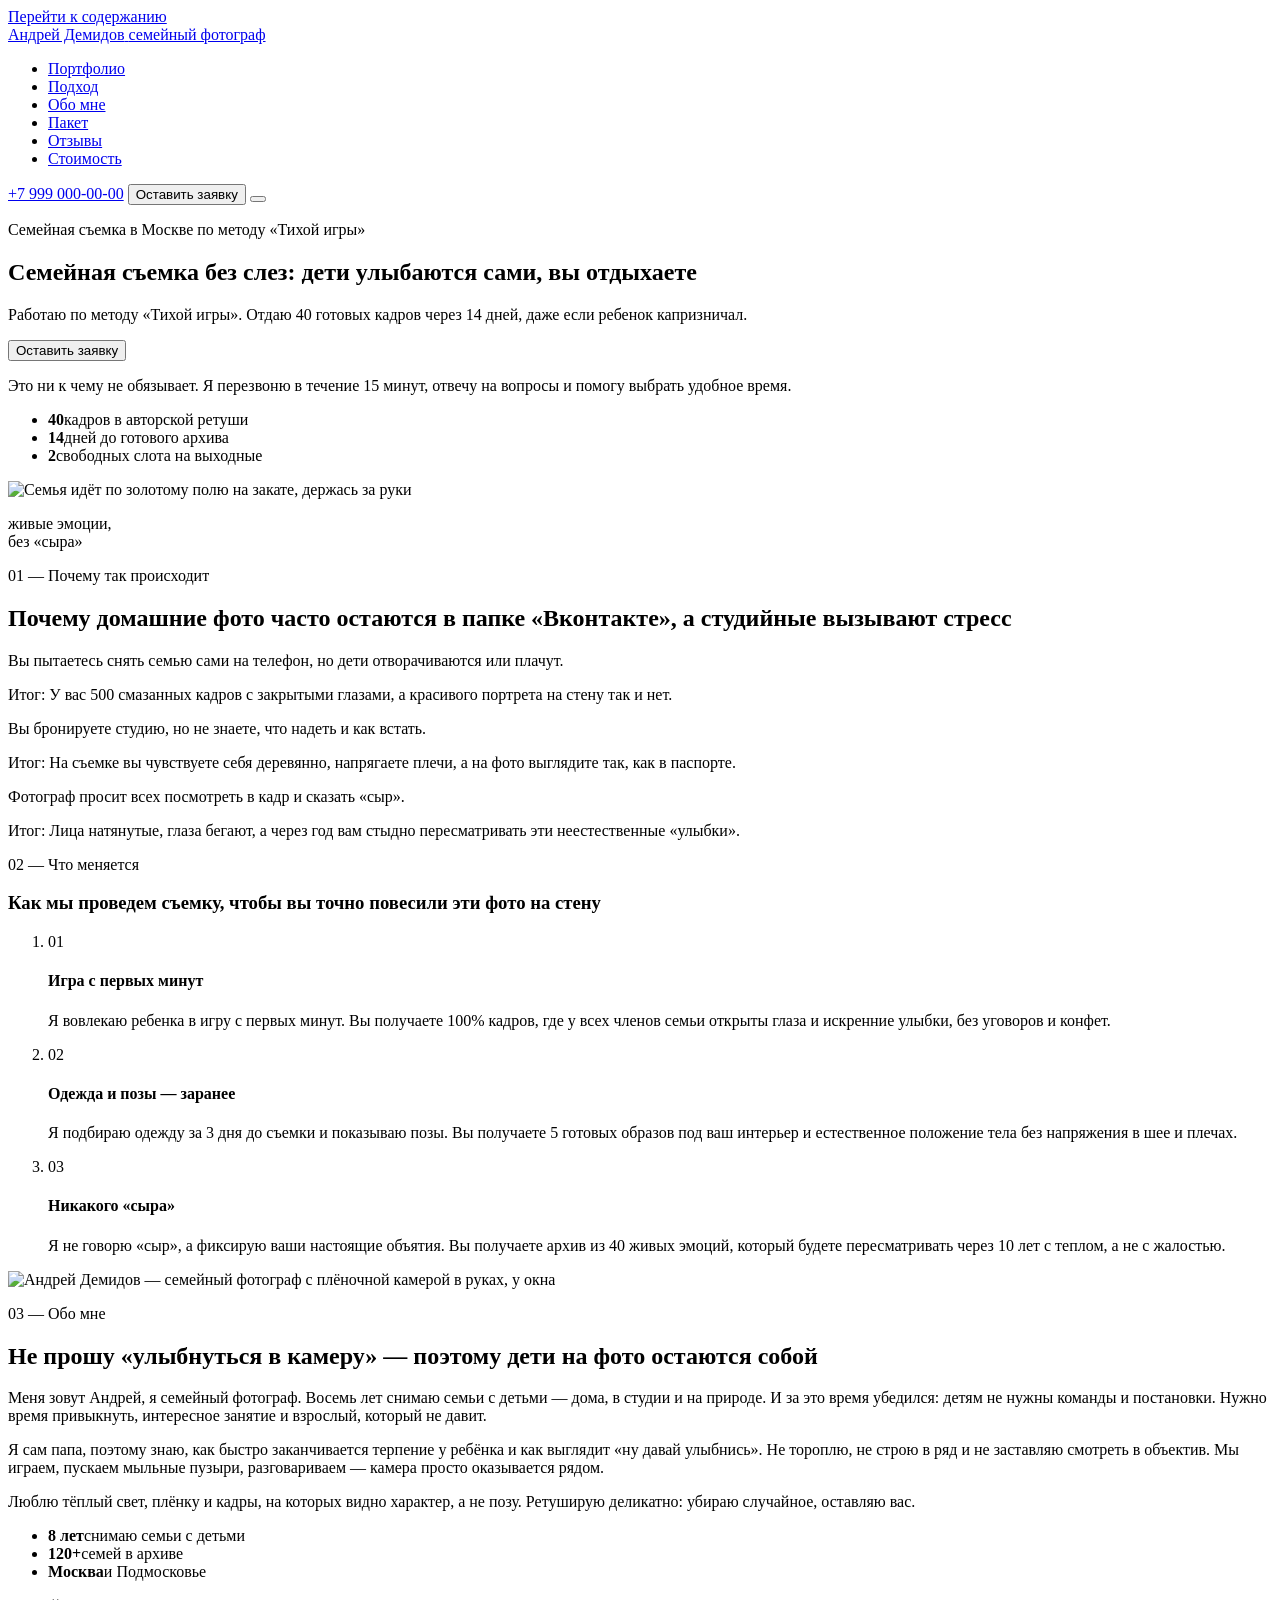
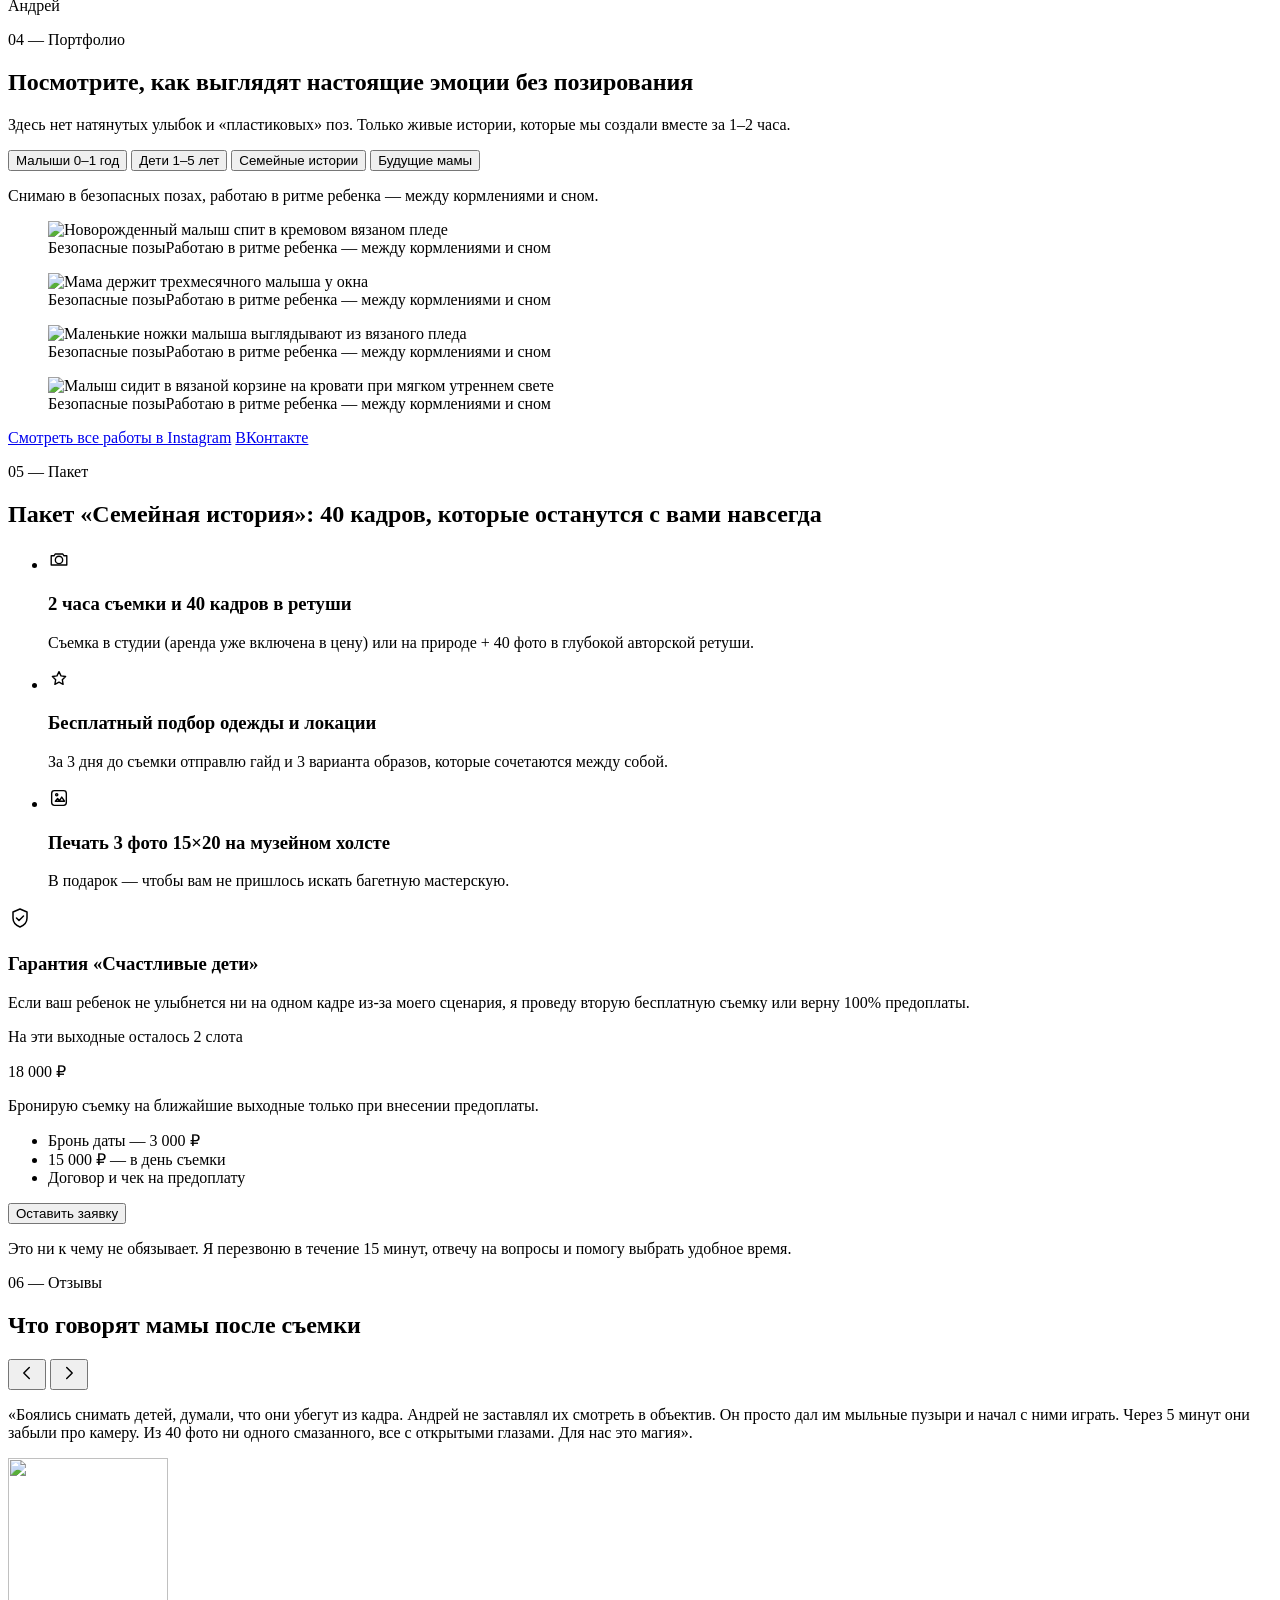
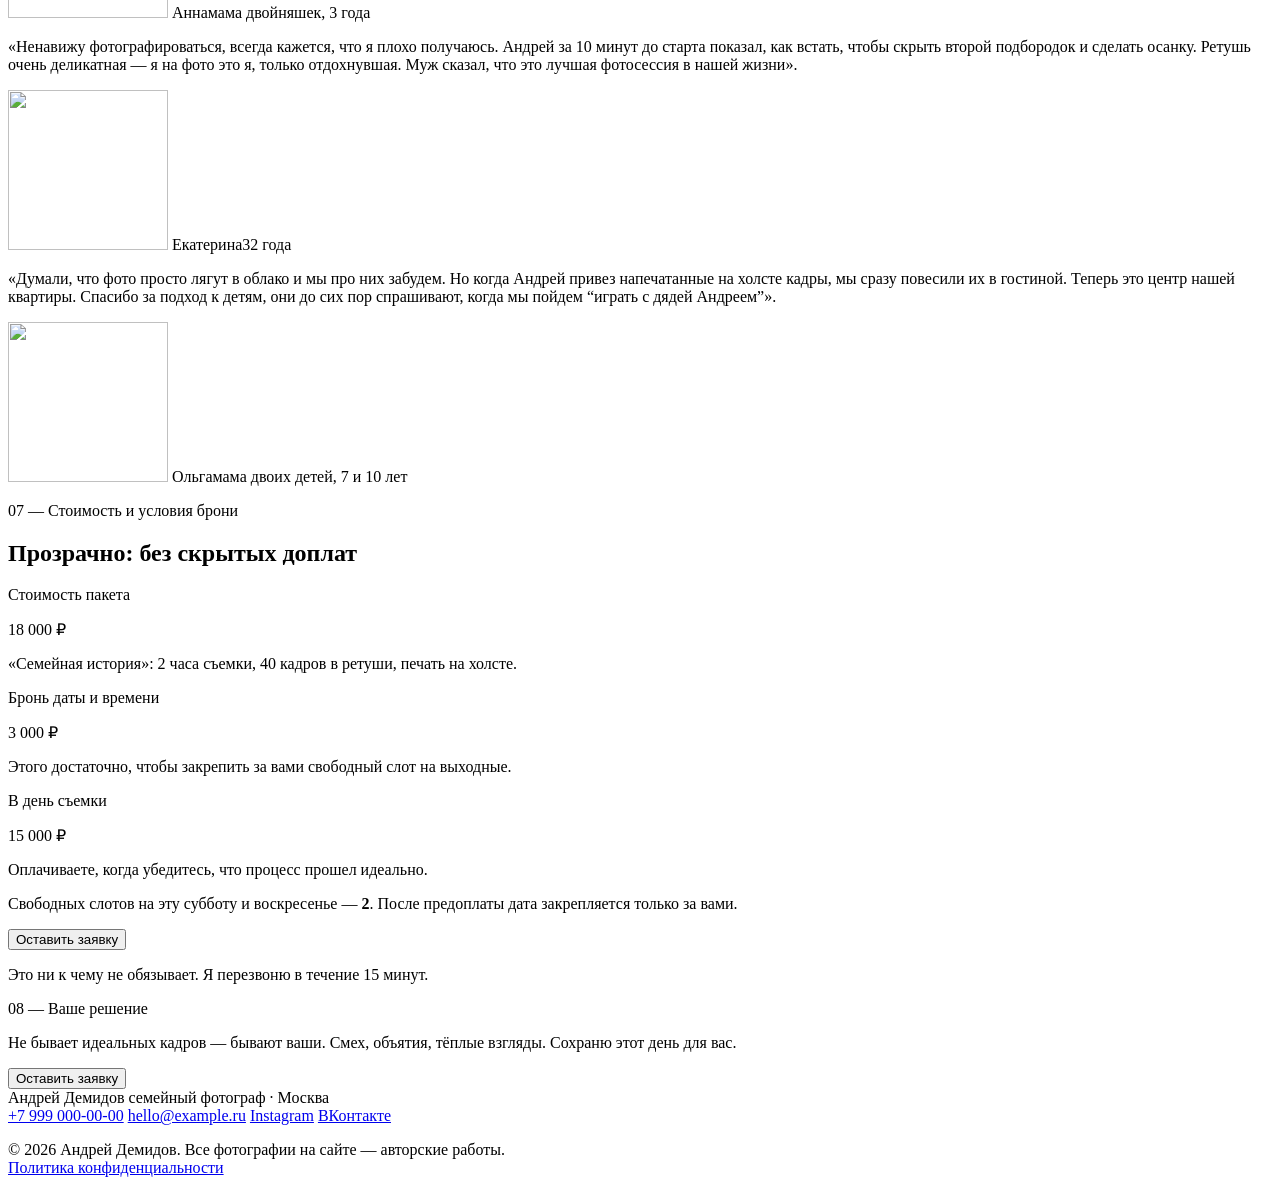
==== index.html @ a154b64e "Add files via upload" ====
<!DOCTYPE html>
<html lang="ru">
<head>
  <meta charset="UTF-8">
  <meta name="viewport" content="width=device-width, initial-scale=1">
  <title>Семейный фотограф Андрей Демидов — съемка без слез, 40 кадров за 14 дней</title>
  <meta name="description" content="Семейная съемка по методу «Тихой игры»: дети улыбаются сами, вы отдыхаете. 40 готовых кадров через 14 дней, подбор одежды и локации, печать на холсте в подарок.">
  <meta name="theme-color" content="#FAF6F0">
  <meta property="og:type" content="website">
  <meta property="og:title" content="Семейный фотограф Андрей Демидов — съемка без слез">
  <meta property="og:description" content="40 живых кадров, которые хочется повесить на стену. Метод «Тихой игры», деликатная ретушь, гарантия «Счастливые дети».">
  <meta property="og:image" content="assets/img/hero-main.jpg">
  <link rel="icon" href="data:image/svg+xml,%3Csvg xmlns='http://www.w3.org/2000/svg' viewBox='0 0 32 32'%3E%3Crect width='32' height='32' rx='8' fill='%23C97B5A'/%3E%3Ccircle cx='16' cy='16' r='7' fill='none' stroke='%23FAF6F0' stroke-width='2'/%3E%3Ccircle cx='16' cy='16' r='2.5' fill='%23FAF6F0'/%3E%3C/svg%3E">
  <link rel="preload" href="assets/fonts/manrope-600-cyrillic.woff2" as="font" type="font/woff2" crossorigin>
  <link rel="stylesheet" href="assets/fonts.css">
  <link rel="stylesheet" href="assets/css/styles.css">
  <script>document.documentElement.classList.add('js');</script>
</head>
<body>
  <a class="skip-link" href="#main">Перейти к содержанию</a>

  <!-- ======================= HEADER ======================= -->
  <header class="header" id="header">
    <div class="container header__inner">
      <a class="brand" href="#top" aria-label="Андрей Демидов, семейный фотограф — в начало страницы">
        <span class="brand__name">Андрей Демидов</span>
        <span class="brand__role">семейный фотограф</span>
      </a>

      <nav class="nav" id="nav" aria-label="Основная навигация">
        <ul class="nav__list">
          <li><a class="nav__link" href="#portfolio">Портфолио</a></li>
          <li><a class="nav__link" href="#approach">Подход</a></li>
          <li><a class="nav__link" href="#about">Обо мне</a></li>
          <li><a class="nav__link" href="#package">Пакет</a></li>
          <li><a class="nav__link" href="#reviews">Отзывы</a></li>
          <li><a class="nav__link" href="#price">Стоимость</a></li>
        </ul>
      </nav>

      <div class="header__actions">
        <!-- ЗАМЕНИТЬ: номер телефона -->
        <a class="header__phone" href="tel:+79990000000">+7 999 000-00-00</a>
        <button class="btn btn--primary btn--sm header__cta" type="button" data-open-modal>Оставить заявку</button>
        <button class="burger" type="button" aria-expanded="false" aria-controls="mobile-menu" aria-label="Открыть меню">
          <span class="burger__line"></span>
          <span class="burger__line"></span>
          <span class="burger__line"></span>
        </button>
      </div>
    </div>
  </header>

  <!-- ======================= MOBILE MENU ======================= -->
  <div class="menu-overlay" id="menu-overlay" hidden></div>
  <div class="mobile-menu" id="mobile-menu" role="dialog" aria-modal="true" aria-label="Меню сайта" hidden>
    <div class="mobile-menu__head">
      <span class="brand__name">Андрей Демидов</span>
      <button class="mobile-menu__close" type="button" aria-label="Закрыть меню" data-close-menu>
        <svg viewBox="0 0 24 24" width="24" height="24" aria-hidden="true" focusable="false"><path d="M6 6l12 12M18 6L6 18" fill="none" stroke="currentColor" stroke-width="1.6" stroke-linecap="round"/></svg>
      </button>
    </div>
    <nav aria-label="Мобильная навигация">
      <ul class="mobile-menu__list">
        <li><a href="#portfolio">Портфолио</a></li>
        <li><a href="#approach">Подход</a></li>
        <li><a href="#about">Обо мне</a></li>
        <li><a href="#package">Пакет</a></li>
        <li><a href="#reviews">Отзывы</a></li>
        <li><a href="#price">Стоимость</a></li>
      </ul>
    </nav>
    <div class="mobile-menu__foot">
      <button class="btn btn--primary btn--full" type="button" data-open-modal>Оставить заявку</button>
      <a class="mobile-menu__phone" href="tel:+79990000000">+7 999 000-00-00</a>
    </div>
  </div>

  <main id="main">
    <!-- ======================= HERO ======================= -->
    <section class="hero" id="top">
      <div class="container hero__inner">
        <div class="hero__content">
          <p class="eyebrow eyebrow--line">Семейная съемка в Москве по методу «Тихой игры»</p>
          <h1 class="hero__title">Семейная съемка <span class="hl">без слез</span>: дети улыбаются сами, вы отдыхаете</h1>
          <p class="hero__sub">Работаю по методу «Тихой игры». Отдаю 40 готовых кадров через 14 дней, даже если ребенок капризничал.</p>

          <div class="hero__cta">
            <button class="btn btn--primary btn--lg" type="button" data-open-modal>Оставить заявку</button>
            <p class="micro">Это ни к чему не обязывает. Я перезвоню в течение 15 минут, отвечу на вопросы и помогу выбрать удобное время.</p>
          </div>

          <ul class="facts">
            <li class="facts__item"><strong>40</strong><span>кадров в авторской ретуши</span></li>
            <li class="facts__item"><strong>14</strong><span>дней до готового архива</span></li>
            <li class="facts__item"><strong>2</strong><span>свободных слота на выходные</span></li>
          </ul>
        </div>

        <div class="hero__media">
          <picture>
            <source srcset="assets/img/hero-main.webp" type="image/webp">
            <img src="assets/img/hero-main.jpg" alt="Семья идёт по золотому полю на закате, держась за руки" width="1080" height="1350" fetchpriority="high" decoding="async">
          </picture>
          <p class="hero__caption">живые эмоции,<br>без «сыра»</p>
          <span class="hero__blob" aria-hidden="true"></span>
        </div>
      </div>
    </section>

    <!-- ======================= БОЛИ И РЕШЕНИЯ ======================= -->
    <section class="section section--sand" id="approach">
      <div class="container">
        <header class="section__head">
          <p class="eyebrow">01 — Почему так происходит</p>
          <h2>Почему домашние фото часто остаются в папке «Вконтакте», а студийные вызывают стресс</h2>
        </header>

        <div class="pains">
          <article class="pain">
            <p class="pain__text">Вы пытаетесь снять семью сами на телефон, но дети отворачиваются или плачут.</p>
            <p class="pain__result"><span class="pain__label">Итог:</span> У вас 500 смазанных кадров с закрытыми глазами, а красивого портрета на стену так и нет.</p>
          </article>
          <article class="pain">
            <p class="pain__text">Вы бронируете студию, но не знаете, что надеть и как встать.</p>
            <p class="pain__result"><span class="pain__label">Итог:</span> На съемке вы чувствуете себя деревянно, напрягаете плечи, а на фото выглядите так, как в паспорте.</p>
          </article>
          <article class="pain">
            <p class="pain__text">Фотограф просит всех посмотреть в кадр и сказать «сыр».</p>
            <p class="pain__result"><span class="pain__label">Итог:</span> Лица натянутые, глаза бегают, а через год вам стыдно пересматривать эти неестественные «улыбки».</p>
          </article>
        </div>

        <div class="solutions">
          <div class="solutions__head">
            <p class="eyebrow">02 — Что меняется</p>
            <h3>Как мы проведем съемку, чтобы вы точно повесили эти фото на стену</h3>
          </div>

          <ol class="steps">
            <li class="step">
              <span class="step__num" aria-hidden="true">01</span>
              <h4 class="step__title">Игра с первых минут</h4>
              <p class="step__text">Я вовлекаю ребенка в игру с первых минут. Вы получаете 100% кадров, где у всех членов семьи открыты глаза и искренние улыбки, без уговоров и конфет.</p>
            </li>
            <li class="step">
              <span class="step__num" aria-hidden="true">02</span>
              <h4 class="step__title">Одежда и позы — заранее</h4>
              <p class="step__text">Я подбираю одежду за 3 дня до съемки и показываю позы. Вы получаете 5 готовых образов под ваш интерьер и естественное положение тела без напряжения в шее и плечах.</p>
            </li>
            <li class="step">
              <span class="step__num" aria-hidden="true">03</span>
              <h4 class="step__title">Никакого «сыра»</h4>
              <p class="step__text">Я не говорю «сыр», а фиксирую ваши настоящие объятия. Вы получаете архив из 40 живых эмоций, который будете пересматривать через 10 лет с теплом, а не с жалостью.</p>
            </li>
          </ol>
        </div>
      </div>
    </section>

    <!-- ======================= ОБО МНЕ ======================= -->
    <section class="section about" id="about">
      <div class="container about__inner">
        <div class="about__media">
          <picture>
            <source srcset="assets/img/about-andrey.webp" type="image/webp">
            <img src="assets/img/about-andrey.jpg" alt="Андрей Демидов — семейный фотограф с плёночной камерой в руках, у окна" width="760" height="950" loading="lazy" decoding="async">
          </picture>
        </div>

        <div class="about__content">
          <p class="eyebrow">03 — Обо мне</p>
          <h2>Не прошу «улыбнуться в камеру» — поэтому дети на фото остаются собой</h2>

          <p class="about__text">Меня зовут Андрей, я семейный фотограф. Восемь лет снимаю семьи с детьми — дома, в студии и на природе. И за это время убедился: детям не нужны команды и постановки. Нужно время привыкнуть, интересное занятие и взрослый, который не давит.</p>
          <p class="about__text">Я сам папа, поэтому знаю, как быстро заканчивается терпение у ребёнка и как выглядит «ну давай улыбнись». Не тороплю, не строю в ряд и не заставляю смотреть в объектив. Мы играем, пускаем мыльные пузыри, разговариваем — камера просто оказывается рядом.</p>
          <p class="about__text">Люблю тёплый свет, плёнку и кадры, на которых видно характер, а не позу. Ретуширую деликатно: убираю случайное, оставляю вас.</p>

          <ul class="about__facts">
            <li><strong>8 лет</strong><span>снимаю семьи с детьми</span></li>
            <li><strong>120+</strong><span>семей в архиве</span></li>
            <li><strong>Москва</strong><span>и Подмосковье</span></li>
          </ul>

          <p class="about__sign" aria-hidden="true">Андрей</p>
        </div>
      </div>
    </section>

    <!-- ======================= ПОРТФОЛИО ======================= -->
    <section class="section" id="portfolio">
      <div class="container">
        <header class="section__head section__head--center">
          <p class="eyebrow">04 — Портфолио</p>
          <h2>Посмотрите, как выглядят настоящие эмоции без позирования</h2>
          <p class="lead">Здесь нет натянутых улыбок и «пластиковых» поз. Только живые истории, которые мы создали вместе за 1–2 часа.</p>
        </header>

        <div class="tabs-wrap">
          <div class="tabs" role="tablist" aria-label="Категории работ">
            <button class="tab is-active" id="tab-babies" role="tab" aria-selected="true" aria-controls="panel-babies" type="button">Малыши 0–1 год</button>
            <button class="tab" id="tab-kids" role="tab" aria-selected="false" aria-controls="panel-kids" tabindex="-1" type="button">Дети 1–5 лет</button>
            <button class="tab" id="tab-family" role="tab" aria-selected="false" aria-controls="panel-family" tabindex="-1" type="button">Семейные истории</button>
            <button class="tab" id="tab-mama" role="tab" aria-selected="false" aria-controls="panel-mama" tabindex="-1" type="button">Будущие мамы</button>
          </div>
        </div>

        <div class="panels">
          <!-- Малыши -->
          <div class="panel is-active" id="panel-babies" role="tabpanel" aria-labelledby="tab-babies" tabindex="0">
            <p class="panel__note">Снимаю в безопасных позах, работаю в ритме ребенка — между кормлениями и сном.</p>
            <div class="gallery gallery--4">
              <figure class="shot">
                <picture>
                  <source srcset="assets/img/baby-1.webp" type="image/webp">
                  <img src="assets/img/baby-1.jpg" alt="Новорожденный малыш спит в кремовом вязаном пледе" width="720" height="900" loading="lazy" decoding="async">
                </picture>
                <figcaption class="shot__caption"><span>Безопасные позы</span>Работаю в ритме ребенка — между кормлениями и сном</figcaption>
              </figure>
              <figure class="shot">
                <picture>
                  <source srcset="assets/img/baby-2.webp" type="image/webp">
                  <img src="assets/img/baby-2.jpg" alt="Мама держит трехмесячного малыша у окна" width="720" height="900" loading="lazy" decoding="async">
                </picture>
                <figcaption class="shot__caption"><span>Безопасные позы</span>Работаю в ритме ребенка — между кормлениями и сном</figcaption>
              </figure>
              <figure class="shot">
                <picture>
                  <source srcset="assets/img/baby-3.webp" type="image/webp">
                  <img src="assets/img/baby-3.jpg" alt="Маленькие ножки малыша выглядывают из вязаного пледа" width="720" height="900" loading="lazy" decoding="async">
                </picture>
                <figcaption class="shot__caption"><span>Безопасные позы</span>Работаю в ритме ребенка — между кормлениями и сном</figcaption>
              </figure>
              <figure class="shot">
                <picture>
                  <source srcset="assets/img/baby-4.webp" type="image/webp">
                  <img src="assets/img/baby-4.jpg" alt="Малыш сидит в вязаной корзине на кровати при мягком утреннем свете" width="720" height="900" loading="lazy" decoding="async">
                </picture>
                <figcaption class="shot__caption"><span>Безопасные позы</span>Работаю в ритме ребенка — между кормлениями и сном</figcaption>
              </figure>
            </div>
          </div>

          <!-- Дети -->
          <div class="panel" id="panel-kids" role="tabpanel" aria-labelledby="tab-kids" tabindex="0" hidden>
            <p class="panel__note">Метод «Тихой игры»: дети бегают, смеются и забывают про камеру через 5 минут.</p>
            <div class="gallery gallery--4">
              <figure class="shot">
                <picture>
                  <source srcset="assets/img/kid-1.webp" type="image/webp">
                  <img src="assets/img/kid-1.jpg" alt="Ребенок в горчичной куртке бежит по осенней аллее в золотом свете" width="720" height="900" loading="lazy" decoding="async">
                </picture>
                <figcaption class="shot__caption"><span>«Тихая игра»</span>Дети бегают, смеются и забывают про камеру через 5 минут</figcaption>
              </figure>
              <figure class="shot">
                <picture>
                  <source srcset="assets/img/kid-2.webp" type="image/webp">
                  <img src="assets/img/kid-2.jpg" alt="Девочка ловит мыльные пузыри в саду" width="720" height="900" loading="lazy" decoding="async">
                </picture>
                <figcaption class="shot__caption"><span>«Тихая игра»</span>Дети бегают, смеются и забывают про камеру через 5 минут</figcaption>
              </figure>
              <figure class="shot">
                <picture>
                  <source srcset="assets/img/kid-3.webp" type="image/webp">
                  <img src="assets/img/kid-3.jpg" alt="Ребенок прыгает на кровати в светлой спальне" width="720" height="900" loading="lazy" decoding="async">
                </picture>
                <figcaption class="shot__caption"><span>«Тихая игра»</span>Дети бегают, смеются и забывают про камеру через 5 минут</figcaption>
              </figure>
              <figure class="shot">
                <picture>
                  <source srcset="assets/img/kid-4.webp" type="image/webp">
                  <img src="assets/img/kid-4.jpg" alt="Малыш выглядывает из-за льняной шторы" width="720" height="900" loading="lazy" decoding="async">
                </picture>
                <figcaption class="shot__caption"><span>«Тихая игра»</span>Дети бегают, смеются и забывают про камеру через 5 минут</figcaption>
              </figure>
            </div>
          </div>

          <!-- Семейные истории -->
          <div class="panel" id="panel-family" role="tabpanel" aria-labelledby="tab-family" tabindex="0" hidden>
            <p class="panel__note">Настоящие объятия, взгляды и смех — без команд «посмотрите сюда».</p>
            <div class="gallery gallery--4">
              <figure class="shot">
                <picture>
                  <source srcset="assets/img/family-1.webp" type="image/webp">
                  <img src="assets/img/family-1.jpg" alt="Мама обнимает двоих детей на кровати у окна" width="720" height="900" loading="lazy" decoding="async">
                </picture>
                <figcaption class="shot__caption"><span>Настоящие объятия</span>Без команд «посмотрите сюда»</figcaption>
              </figure>
              <figure class="shot">
                <picture>
                  <source srcset="assets/img/family-2.webp" type="image/webp">
                  <img src="assets/img/family-2.jpg" alt="Папа и дочь идут по аллее на закате, вид со спины" width="720" height="900" loading="lazy" decoding="async">
                </picture>
                <figcaption class="shot__caption"><span>Настоящие объятия</span>Без команд «посмотрите сюда»</figcaption>
              </figure>
              <figure class="shot">
                <picture>
                  <source srcset="assets/img/family-3.webp" type="image/webp">
                  <img src="assets/img/family-3.jpg" alt="Папа держит дочку на руках в поле на закате" width="720" height="900" loading="lazy" decoding="async">
                </picture>
                <figcaption class="shot__caption"><span>Настоящие объятия</span>Без команд «посмотрите сюда»</figcaption>
              </figure>
              <figure class="shot">
                <picture>
                  <source srcset="assets/img/family-4.webp" type="image/webp">
                  <img src="assets/img/family-4.jpg" alt="Мама и дочь соприкасаются лбами в тихом объятии" width="720" height="900" loading="lazy" decoding="async">
                </picture>
                <figcaption class="shot__caption"><span>Настоящие объятия</span>Без команд «посмотрите сюда»</figcaption>
              </figure>
            </div>
          </div>

          <!-- Будущие мамы -->
          <div class="panel" id="panel-mama" role="tabpanel" aria-labelledby="tab-mama" tabindex="0" hidden>
            <p class="panel__note">Бережная съемка на сроке 28–34 недели, с подбором образа под ваш характер.</p>
            <div class="gallery gallery--3">
              <figure class="shot">
                <picture>
                  <source srcset="assets/img/mama-1.webp" type="image/webp">
                  <img src="assets/img/mama-1.jpg" alt="Беременная женщина в бежевом платье стоит у окна" width="720" height="900" loading="lazy" decoding="async">
                </picture>
                <figcaption class="shot__caption"><span>28–34 недели</span>Бережно и с подбором образа под ваш характер</figcaption>
              </figure>
              <figure class="shot">
                <picture>
                  <source srcset="assets/img/mama-2.webp" type="image/webp">
                  <img src="assets/img/mama-2.jpg" alt="Крупный план живота будущей мамы в мягком свете" width="720" height="900" loading="lazy" decoding="async">
                </picture>
                <figcaption class="shot__caption"><span>28–34 недели</span>Бережно и с подбором образа под ваш характер</figcaption>
              </figure>
              <figure class="shot">
                <picture>
                  <source srcset="assets/img/mama-3.webp" type="image/webp">
                  <img src="assets/img/mama-3.jpg" alt="Беременная женщина в струящемся платье в золотом поле" width="720" height="900" loading="lazy" decoding="async">
                </picture>
                <figcaption class="shot__caption"><span>28–34 недели</span>Бережно и с подбором образа под ваш характер</figcaption>
              </figure>
            </div>
          </div>
        </div>

        <!-- Видео со съемки: временно скрыто. Вернуть — убрать атрибут hidden. -->
        <figure class="video" hidden>
          <picture>
            <source srcset="assets/img/video-poster.webp" type="image/webp">
            <img src="assets/img/video-poster.jpg" alt="Кадр со съёмки: мягкий свет у окна и камера на штативе" width="1280" height="720" loading="lazy" decoding="async">
          </picture>
          <figcaption class="video__caption">«Так проходит моя съемка: без команд “не двигайся”, только живое общение»</figcaption>
          <button class="video__play" type="button" data-open-video aria-label="Смотреть 15-секундный ролик со съемки">
            <svg viewBox="0 0 24 24" width="26" height="26" aria-hidden="true" focusable="false"><path d="M9 6.5v11l9-5.5-9-5.5Z" fill="currentColor"/></svg>
            <span>15 секунд со съемки</span>
          </button>
        </figure>

        <div class="portfolio__actions">
          <!-- ЗАМЕНИТЬ: ссылки на соцсети -->
          <a class="btn btn--ghost" href="https://instagram.com/" target="_blank" rel="noopener">Смотреть все работы в Instagram</a>
          <a class="btn btn--ghost" href="https://vk.com/" target="_blank" rel="noopener">ВКонтакте</a>
        </div>
      </div>
    </section>

    <!-- ======================= ОФФЕР ======================= -->
    <section class="section section--sand" id="package">
      <div class="container offer">
        <div class="offer__main">
          <p class="eyebrow">05 — Пакет</p>
          <h2>Пакет «Семейная история»: 40 кадров, которые останутся с вами навсегда</h2>

          <ul class="includes">
            <li class="include">
              <span class="include__icon" aria-hidden="true">
                <svg viewBox="0 0 24 24" width="22" height="22" fill="none" stroke="currentColor" stroke-width="1.5" stroke-linecap="round" stroke-linejoin="round"><circle cx="12" cy="13" r="4"/><path d="M3.5 8.5h3l1.5-2h8l1.5 2h3v10h-17z"/></svg>
              </span>
              <div>
                <h3 class="include__title">2 часа съемки и 40 кадров в ретуши</h3>
                <p class="include__text">Съемка в студии (аренда уже включена в цену) или на природе + 40 фото в глубокой авторской ретуши.</p>
              </div>
            </li>
            <li class="include">
              <span class="include__icon" aria-hidden="true">
                <svg viewBox="0 0 24 24" width="22" height="22" fill="none" stroke="currentColor" stroke-width="1.5" stroke-linecap="round" stroke-linejoin="round"><path d="M12 4l2.2 4.6 5 .7-3.6 3.5.9 5-4.5-2.4-4.5 2.4.9-5L4.8 9.3l5-.7z"/></svg>
              </span>
              <div>
                <h3 class="include__title">Бесплатный подбор одежды и локации</h3>
                <p class="include__text">За 3 дня до съемки отправлю гайд и 3 варианта образов, которые сочетаются между собой.</p>
              </div>
            </li>
            <li class="include">
              <span class="include__icon" aria-hidden="true">
                <svg viewBox="0 0 24 24" width="22" height="22" fill="none" stroke="currentColor" stroke-width="1.5" stroke-linecap="round" stroke-linejoin="round"><rect x="4" y="4" width="16" height="16" rx="3"/><path d="M8 15.5l2.5-3 2 2.5L15 11l3 4.5z"/><circle cx="9.5" cy="8.5" r="1.2"/></svg>
              </span>
              <div>
                <h3 class="include__title">Печать 3 фото 15×20 на музейном холсте</h3>
                <p class="include__text">В подарок — чтобы вам не пришлось искать багетную мастерскую.</p>
              </div>
            </li>
          </ul>

          <div class="guarantee">
            <span class="guarantee__badge" aria-hidden="true">
              <svg viewBox="0 0 24 24" width="24" height="24" fill="none" stroke="currentColor" stroke-width="1.5" stroke-linecap="round" stroke-linejoin="round"><path d="M12 3l7 3v6c0 4.2-2.9 7.4-7 9-4.1-1.6-7-4.8-7-9V6z"/><path d="M8.5 12l2.5 2.5 4.5-4.5"/></svg>
            </span>
            <div>
              <h3 class="guarantee__title">Гарантия «Счастливые дети»</h3>
              <p class="guarantee__text">Если ваш ребенок не улыбнется ни на одном кадре из-за моего сценария, я проведу вторую бесплатную съемку или верну 100% предоплаты.</p>
            </div>
          </div>
        </div>

        <aside class="offer-card" aria-label="Бронирование съемки">
          <p class="offer-card__badge">На эти выходные осталось 2 слота</p>
          <p class="offer-card__price"><span>18 000</span> ₽</p>
          <p class="offer-card__note">Бронирую съемку на ближайшие выходные только при внесении предоплаты.</p>
          <ul class="offer-card__terms">
            <li>Бронь даты — 3 000 ₽</li>
            <li>15 000 ₽ — в день съемки</li>
            <li>Договор и чек на предоплату</li>
          </ul>
          <button class="btn btn--primary btn--full" type="button" data-open-modal>Оставить заявку</button>
          <p class="micro">Это ни к чему не обязывает. Я перезвоню в течение 15 минут, отвечу на вопросы и помогу выбрать удобное время.</p>
        </aside>
      </div>
    </section>

    <!-- ======================= ОТЗЫВЫ ======================= -->
    <section class="section" id="reviews">
      <div class="container">
        <header class="section__head section__head--row">
          <div>
            <p class="eyebrow">06 — Отзывы</p>
            <h2>Что говорят мамы после съемки</h2>
          </div>
          <div class="carousel__controls">
            <button class="arrow" type="button" data-slide="prev" aria-label="Предыдущий отзыв">
              <svg viewBox="0 0 24 24" width="22" height="22" aria-hidden="true" focusable="false"><path d="M14.5 6l-6 6 6 6" fill="none" stroke="currentColor" stroke-width="1.6" stroke-linecap="round" stroke-linejoin="round"/></svg>
            </button>
            <button class="arrow" type="button" data-slide="next" aria-label="Следующий отзыв">
              <svg viewBox="0 0 24 24" width="22" height="22" aria-hidden="true" focusable="false"><path d="M9.5 6l6 6-6 6" fill="none" stroke="currentColor" stroke-width="1.6" stroke-linecap="round" stroke-linejoin="round"/></svg>
            </button>
          </div>
        </header>

        <div class="carousel" id="carousel" tabindex="0" role="group" aria-roledescription="карусель" aria-label="Отзывы клиентов">
          <article class="review">
            <p class="review__quote"><span class="review__mark" aria-hidden="true">«</span>Боялись снимать детей, думали, что они убегут из кадра. Андрей не заставлял их смотреть в объектив. Он просто дал им мыльные пузыри и начал с ними играть. Через 5 минут они забыли про камеру. Из 40 фото ни одного смазанного, все с открытыми глазами. Для нас это магия».</p>
            <footer class="review__author">
              <span class="review__avatar" aria-hidden="true">
                <picture>
                  <source srcset="assets/img/avatar-anna.webp" type="image/webp">
                  <img src="assets/img/avatar-anna.jpg" alt="" width="160" height="160" loading="lazy" decoding="async">
                </picture>
              </span>
              <span><span class="review__name">Анна</span><span class="review__role">мама двойняшек, 3 года</span></span>
            </footer>
          </article>

          <article class="review">
            <p class="review__quote"><span class="review__mark" aria-hidden="true">«</span>Ненавижу фотографироваться, всегда кажется, что я плохо получаюсь. Андрей за 10 минут до старта показал, как встать, чтобы скрыть второй подбородок и сделать осанку. Ретушь очень деликатная — я на фото это я, только отдохнувшая. Муж сказал, что это лучшая фотосессия в нашей жизни».</p>
            <footer class="review__author">
              <span class="review__avatar" aria-hidden="true">
                <picture>
                  <source srcset="assets/img/avatar-ekaterina.webp" type="image/webp">
                  <img src="assets/img/avatar-ekaterina.jpg" alt="" width="160" height="160" loading="lazy" decoding="async">
                </picture>
              </span>
              <span><span class="review__name">Екатерина</span><span class="review__role">32 года</span></span>
            </footer>
          </article>

          <article class="review">
            <p class="review__quote"><span class="review__mark" aria-hidden="true">«</span>Думали, что фото просто лягут в облако и мы про них забудем. Но когда Андрей привез напечатанные на холсте кадры, мы сразу повесили их в гостиной. Теперь это центр нашей квартиры. Спасибо за подход к детям, они до сих пор спрашивают, когда мы пойдем “играть с дядей Андреем”».</p>
            <footer class="review__author">
              <span class="review__avatar" aria-hidden="true">
                <picture>
                  <source srcset="assets/img/avatar-olga.webp" type="image/webp">
                  <img src="assets/img/avatar-olga.jpg" alt="" width="160" height="160" loading="lazy" decoding="async">
                </picture>
              </span>
              <span><span class="review__name">Ольга</span><span class="review__role">мама двоих детей, 7 и 10 лет</span></span>
            </footer>
          </article>
        </div>

        <div class="carousel__dots" id="carousel-dots" role="tablist" aria-label="Навигация по отзывам"></div>
      </div>
    </section>

    <!-- ======================= СТОИМОСТЬ ======================= -->
    <section class="section section--sand" id="price">
      <div class="container">
        <header class="section__head section__head--center">
          <p class="eyebrow">07 — Стоимость и условия брони</p>
          <h2>Прозрачно: без скрытых доплат</h2>
        </header>

        <div class="price-flow">
          <div class="price-step">
            <p class="price-step__label">Стоимость пакета</p>
            <p class="price-step__value">18 000 ₽</p>
            <p class="price-step__text">«Семейная история»: 2 часа съемки, 40 кадров в ретуши, печать на холсте.</p>
          </div>
          <div class="price-step">
            <p class="price-step__label">Бронь даты и времени</p>
            <p class="price-step__value">3 000 ₽</p>
            <p class="price-step__text">Этого достаточно, чтобы закрепить за вами свободный слот на выходные.</p>
          </div>
          <div class="price-step">
            <p class="price-step__label">В день съемки</p>
            <p class="price-step__value">15 000 ₽</p>
            <p class="price-step__text">Оплачиваете, когда убедитесь, что процесс прошел идеально.</p>
          </div>
        </div>

        <p class="price-note">Свободных слотов на эту субботу и воскресенье — <strong>2</strong>. После предоплаты дата закрепляется только за вами.</p>

        <div class="section__cta">
          <button class="btn btn--primary btn--lg" type="button" data-open-modal>Оставить заявку</button>
          <p class="micro">Это ни к чему не обязывает. Я перезвоню в течение 15 минут.</p>
        </div>
      </div>
    </section>

    <!-- ======================= ФИНАЛЬНЫЙ ПРИЗЫВ ======================= -->
    <section class="final">
      <div class="container">
        <div class="final__inner">
          <p class="eyebrow">08 — Ваше решение</p>
          <p class="final__text">Не бывает идеальных кадров — бывают ваши. Смех, объятия, тёплые взгляды. Сохраню этот день для вас.</p>
          <button class="btn btn--primary btn--lg" type="button" data-open-modal>Оставить заявку</button>
        </div>
      </div>
    </section>
  </main>

  <!-- ======================= FOOTER ======================= -->
  <footer class="footer">
    <div class="container footer__inner">
      <div class="footer__brand">
        <span class="brand__name">Андрей Демидов</span>
        <span class="brand__role">семейный фотограф · Москва</span>
      </div>
      <div class="footer__contacts">
        <!-- ЗАМЕНИТЬ: контакты -->
        <a href="tel:+79990000000">+7 999 000-00-00</a>
        <a href="mailto:hello@example.ru">hello@example.ru</a>
        <a href="https://instagram.com/" target="_blank" rel="noopener">Instagram</a>
        <a href="https://vk.com/" target="_blank" rel="noopener">ВКонтакте</a>
      </div>
      <p class="footer__legal">© <span id="year">2026</span> Андрей Демидов. Все фотографии на сайте — авторские работы.<br>
        <a href="privacy.html">Политика конфиденциальности</a>
      </p>
    </div>
  </footer>

  <!-- ======================= МОБИЛЬНАЯ CTA-ПАНЕЛЬ ======================= -->
  <div class="sticky-cta" id="sticky-cta" hidden>
    <div class="sticky-cta__text"><strong>2 слота</strong> на эти выходные</div>
    <button class="btn btn--primary" type="button" data-open-modal>Оставить заявку</button>
  </div>

  <!-- ======================= МОДАЛКА ЗАЯВКИ ======================= -->
  <div class="modal" id="modal" hidden>
    <div class="modal__overlay" data-close-modal></div>
    <div class="modal__dialog" role="dialog" aria-modal="true" aria-labelledby="modal-title">
      <button class="modal__close" type="button" aria-label="Закрыть" data-close-modal>
        <svg viewBox="0 0 24 24" width="22" height="22" aria-hidden="true" focusable="false"><path d="M6 6l12 12M18 6L6 18" fill="none" stroke="currentColor" stroke-width="1.6" stroke-linecap="round"/></svg>
      </button>

      <div class="modal__body" data-form-wrap>
        <p class="eyebrow">Бронирование</p>
        <h2 class="modal__title" id="modal-title">Оставить заявку</h2>
        <p class="modal__sub">Оставьте телефон — перезвоню в течение 15 минут, отвечу на вопросы и подберу удобное время.</p>

        <form class="form" id="booking-form" novalidate>
          <div class="field">
            <label class="field__label" for="name">Как вас зовут</label>
            <input class="field__input" id="name" name="name" type="text" autocomplete="name" placeholder="Анна" required>
            <span class="field__error" data-error-for="name"></span>
          </div>

          <div class="field">
            <label class="field__label" for="phone">Телефон</label>
            <input class="field__input" id="phone" name="phone" type="tel" inputmode="tel" autocomplete="tel" placeholder="+7 (999) 000-00-00" required>
            <span class="field__error" data-error-for="phone"></span>
          </div>

          <div class="field">
            <label class="field__label" for="contact">Как удобнее связаться</label>
            <select class="field__input field__input--select" id="contact" name="contact">
              <option value="call">Позвонить</option>
              <option value="telegram">Telegram</option>
              <option value="whatsapp">WhatsApp</option>
            </select>
          </div>

          <div class="field">
            <label class="field__label" for="comment">Комментарий <span class="field__optional">— необязательно</span></label>
            <textarea class="field__input field__input--area" id="comment" name="comment" rows="2" placeholder="Сколько детей, какой формат съемки ближе"></textarea>
          </div>

          <label class="check">
            <input class="check__input" type="checkbox" id="consent" name="consent" required>
            <span class="check__box" aria-hidden="true"></span>
            <span class="check__text">Согласен на обработку персональных данных</span>
          </label>
          <span class="field__error" data-error-for="consent"></span>

          <button class="btn btn--primary btn--full" type="submit">Отправить заявку</button>
          <p class="micro">Это ни к чему не обязывает. Никакого спама — только по делу.</p>
          <!--
            Подключение заявок: замените action/обработчик в assets/js/main.js (sendBooking).
            Варианты без сервера: Formspree, Getform, Telegram Bot API.
          -->
        </form>
      </div>

      <div class="modal__success" data-success hidden>
        <span class="modal__success-icon" aria-hidden="true">
          <svg viewBox="0 0 24 24" width="30" height="30" fill="none" stroke="currentColor" stroke-width="1.5" stroke-linecap="round" stroke-linejoin="round"><path d="M4 12.5l5 5L20 6.5"/></svg>
        </span>
        <h2 class="modal__title" tabindex="-1">Заявка отправлена</h2>
        <p class="modal__sub">Спасибо! Перезвоню в течение 15 минут и помогу выбрать удобное время.</p>
        <button class="btn btn--ghost btn--full" type="button" data-close-modal>Вернуться на сайт</button>
      </div>
    </div>
  </div>

  <!-- ======================= ВИДЕО ======================= -->
  <div class="modal modal--video" id="video-modal" hidden>
    <div class="modal__overlay" data-close-video></div>
    <div class="modal__dialog modal__dialog--wide" role="dialog" aria-modal="true" aria-labelledby="video-title">
      <button class="modal__close" type="button" aria-label="Закрыть видео" data-close-video>
        <svg viewBox="0 0 24 24" width="22" height="22" aria-hidden="true" focusable="false"><path d="M6 6l12 12M18 6L6 18" fill="none" stroke="currentColor" stroke-width="1.6" stroke-linecap="round"/></svg>
      </button>
      <h2 class="sr-only" id="video-title">Ролик со съемки</h2>
      <div class="player" id="player" aria-label="Превью ролика: кадры со съемки">
        <img class="player__frame is-active" src="assets/img/family-1.webp" alt="" width="1280" height="800">
        <img class="player__frame" src="assets/img/kid-2.webp" alt="" loading="lazy" width="1280" height="800">
        <img class="player__frame" src="assets/img/baby-2.webp" alt="" loading="lazy" width="1280" height="800">
        <img class="player__frame" src="assets/img/family-3.webp" alt="" loading="lazy" width="1280" height="800">
        <img class="player__frame" src="assets/img/mama-1.webp" alt="" loading="lazy" width="1280" height="800">
        <div class="player__bar"><span class="player__progress"></span></div>
        <p class="player__label">15 секунд со съемки — без команд «не двигайся»</p>
      </div>
      <p class="player__hint">Это превью ролика: здесь будет видео со съемки. Заменить можно одним тегом <code>&lt;video&gt;</code>.</p>
    </div>
  </div>

  <script src="assets/js/main.js" defer></script>
</body>
</html>
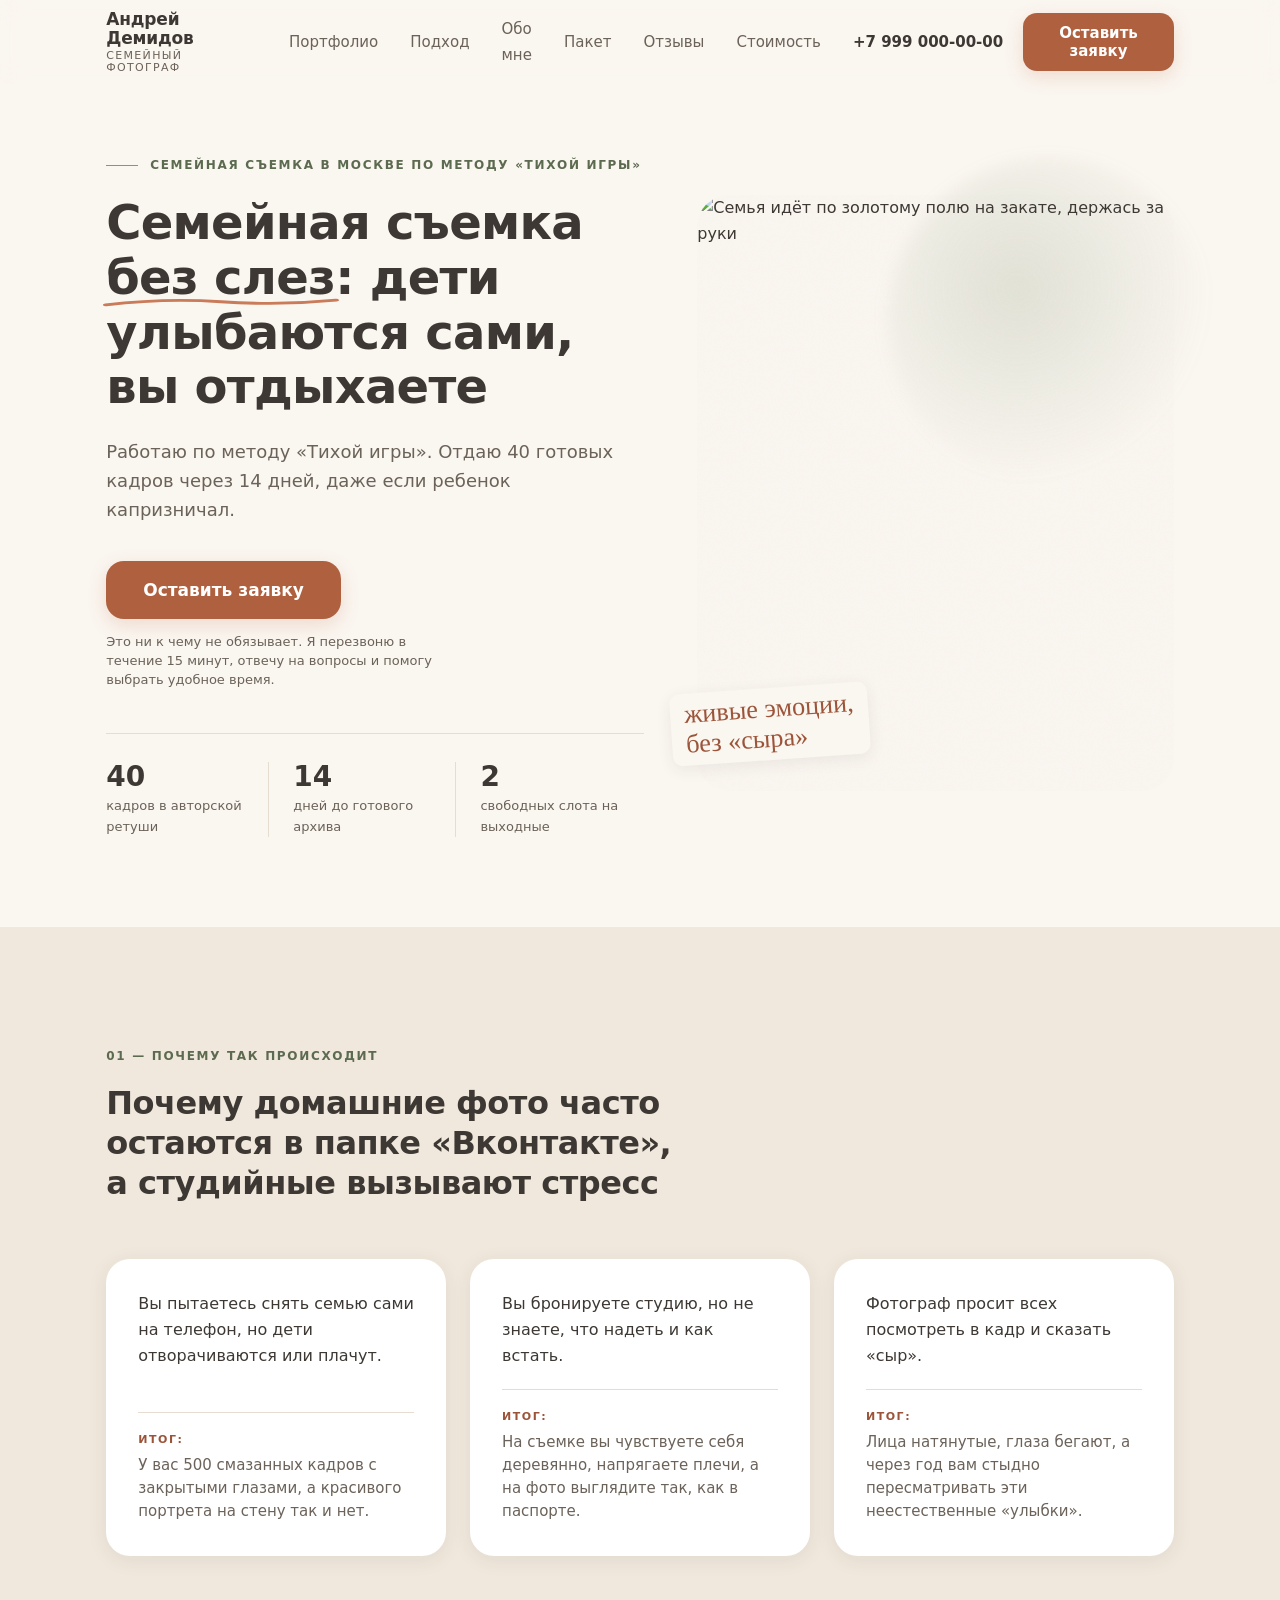
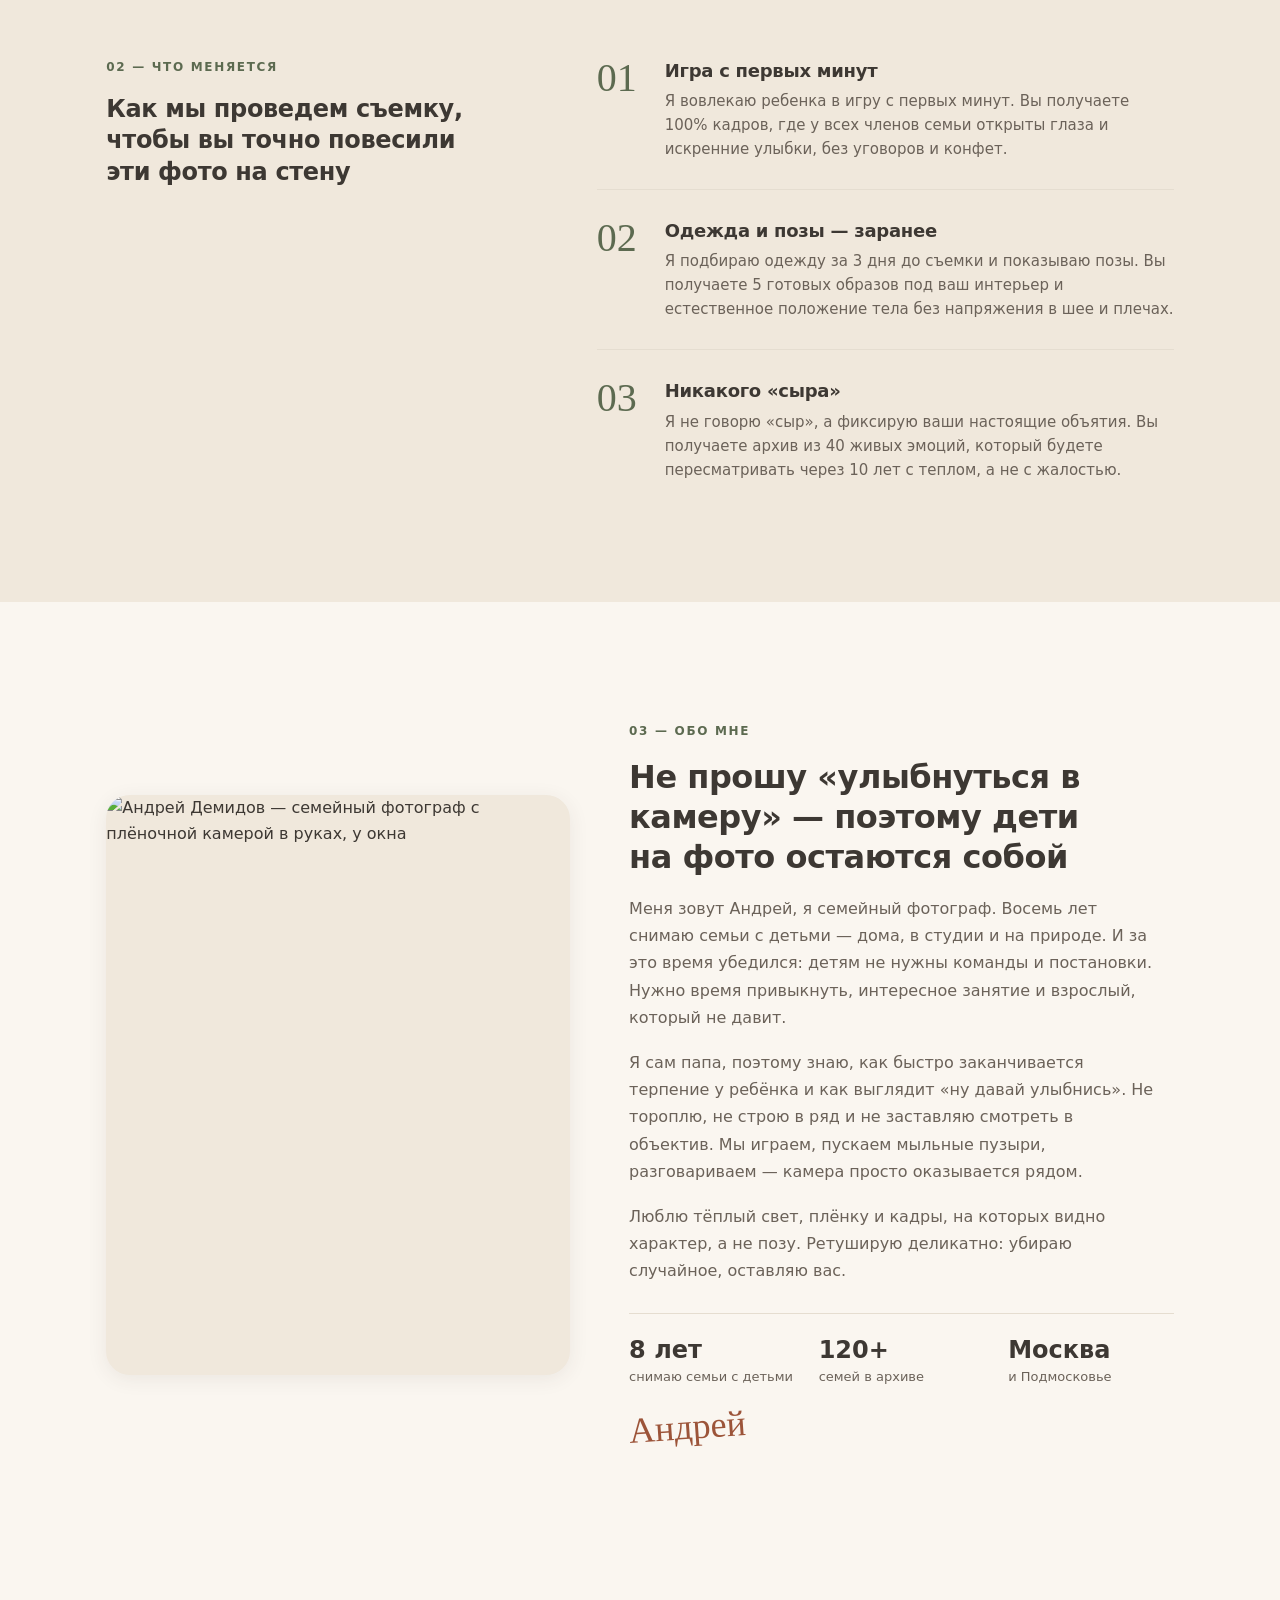
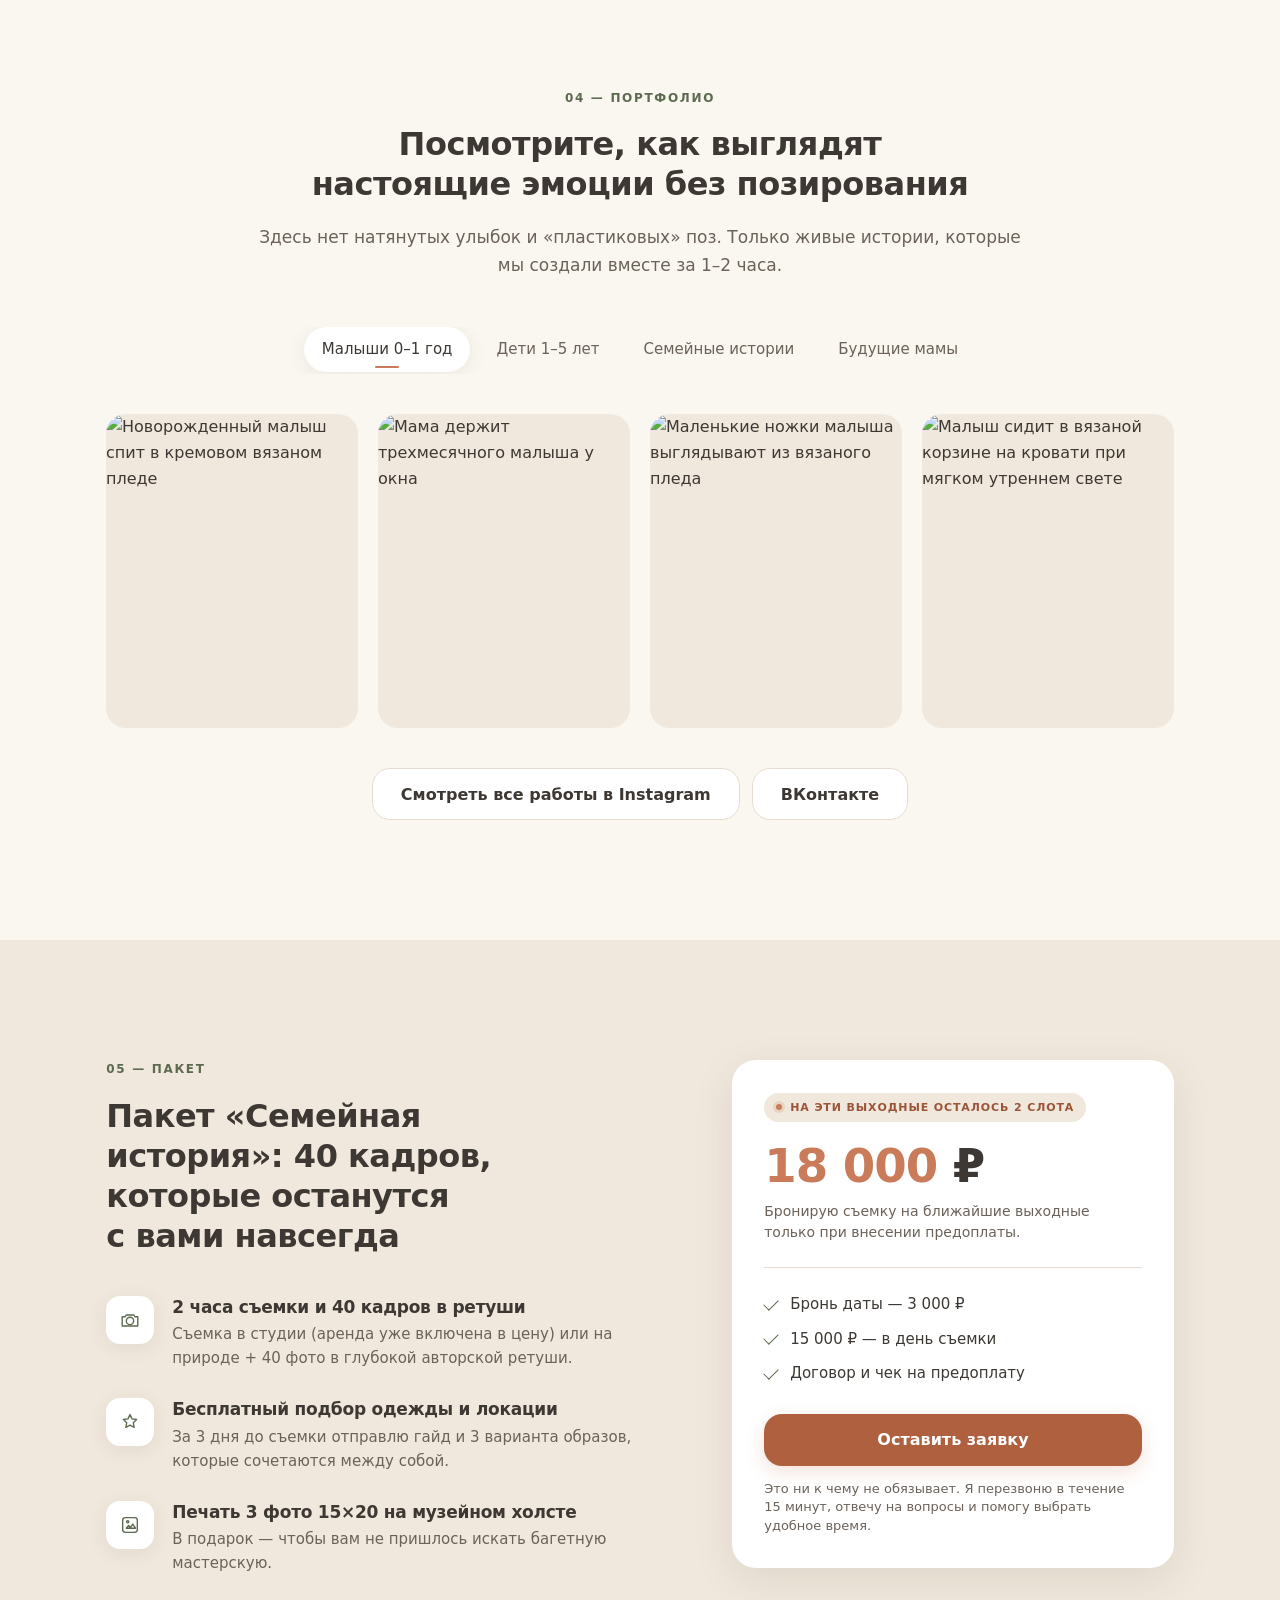
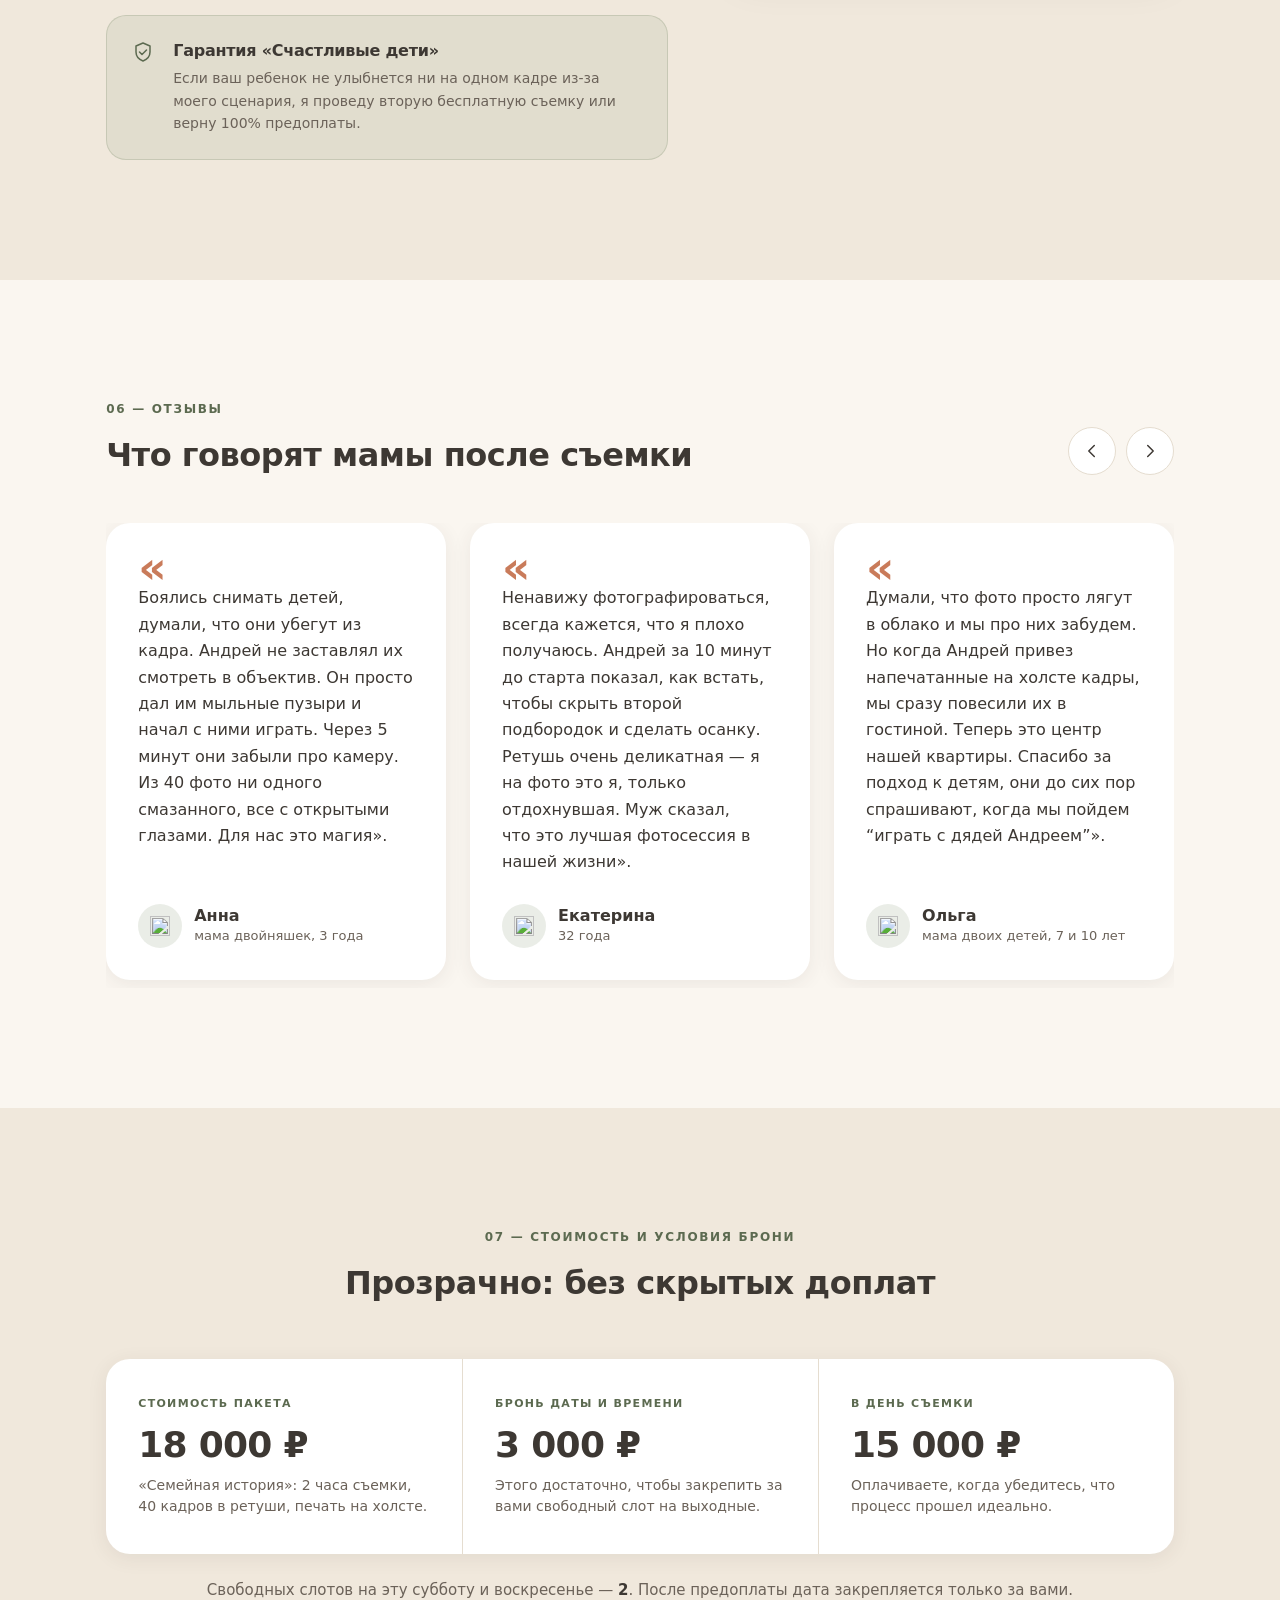
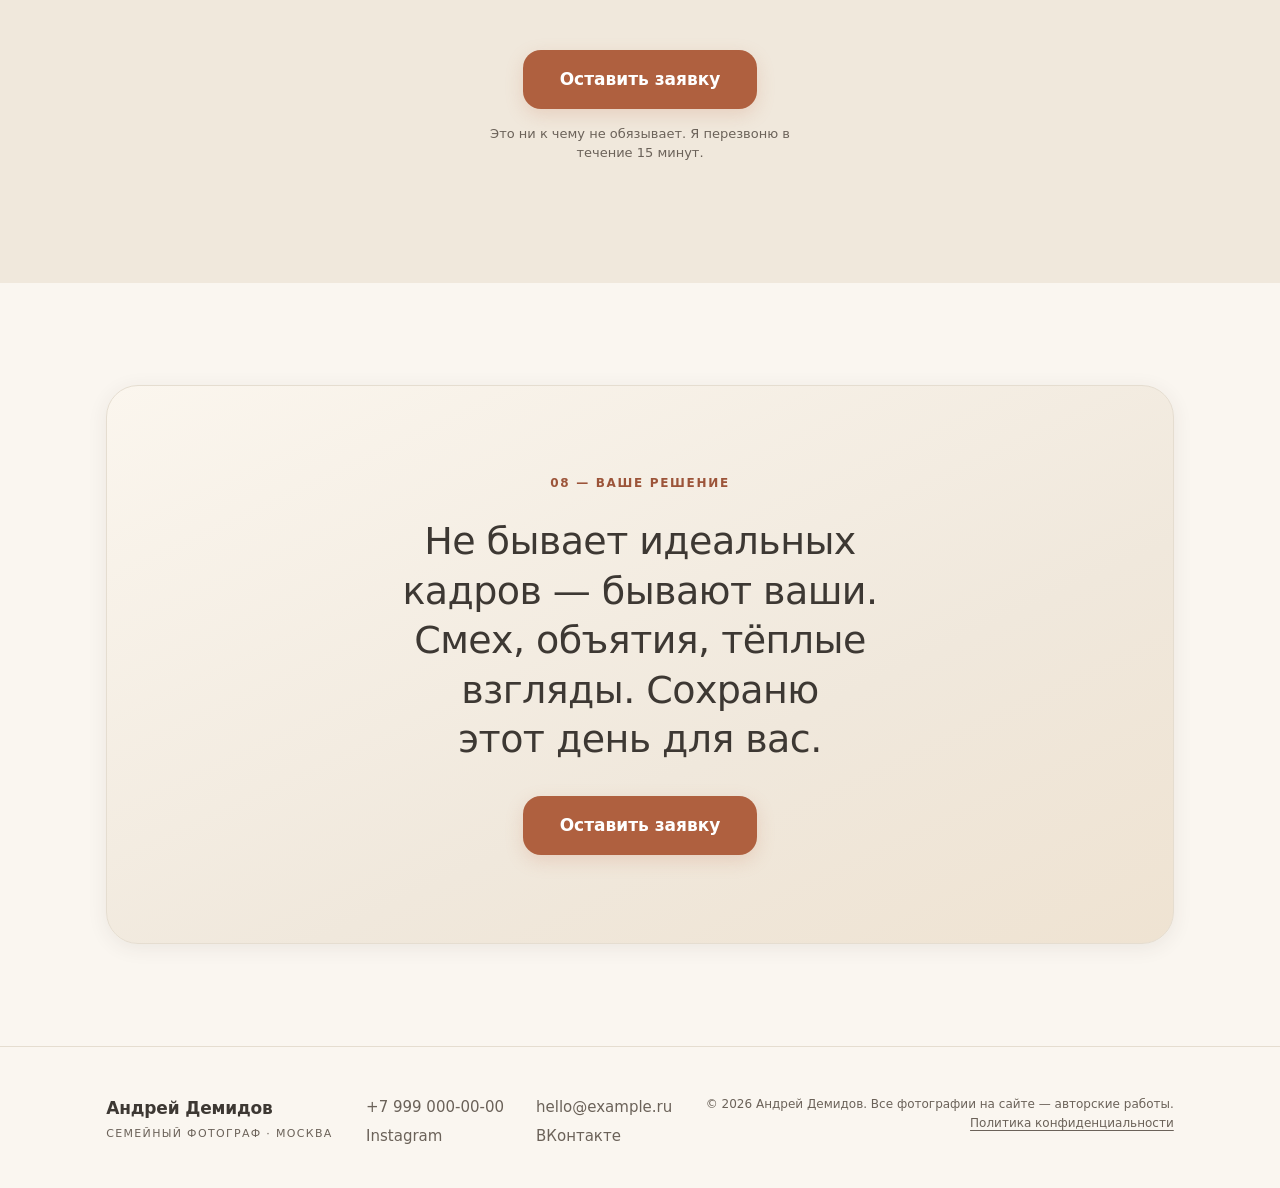
==== commit d06e9433: "Update index.html" ====
--- a/index.html
+++ b/index.html
@@ -13,7 +13,7 @@
   <link rel="icon" href="data:image/svg+xml,%3Csvg xmlns='http://www.w3.org/2000/svg' viewBox='0 0 32 32'%3E%3Crect width='32' height='32' rx='8' fill='%23C97B5A'/%3E%3Ccircle cx='16' cy='16' r='7' fill='none' stroke='%23FAF6F0' stroke-width='2'/%3E%3Ccircle cx='16' cy='16' r='2.5' fill='%23FAF6F0'/%3E%3C/svg%3E">
   <link rel="preload" href="assets/fonts/manrope-600-cyrillic.woff2" as="font" type="font/woff2" crossorigin>
   <link rel="stylesheet" href="assets/fonts.css">
-  <link rel="stylesheet" href="assets/css/styles.css">
+  <link rel="stylesheet" href="styles.css">
   <script>document.documentElement.classList.add('js');</script>
 </head>
 <body>
--- a/styles.css
+++ b/styles.css
@@ -0,0 +1,1667 @@
+/* ==========================================================================
+   Андрей Демидов — семейный фотограф
+   Стиль: тёплый премиум-минимализм
+   ========================================================================== */
+
+/* ---------- 1. Переменные ---------- */
+:root {
+  --cream: #FAF6F0;
+  --sand: #F0E8DC;
+  --terracotta: #C97B5A;
+  --terracotta-dark: #B86A4A;
+  --terracotta-cta: #AF603F;
+  --terracotta-cta-hover: #9C5439;
+  --terracotta-deep: #9C5439;
+  --sage: #8A9A7B;
+  --sage-ink: #5C6A50;
+  --ink: #3D3833;
+  --muted: #6B6259;
+  --white: #FFFFFF;
+  --line: #E5DDD0;
+
+  --radius-sm: 16px;
+  --radius: 20px;
+  --radius-lg: 24px;
+  --radius-xl: 32px;
+
+  --shadow: 0 4px 20px rgba(61, 56, 51, .08);
+  --shadow-hover: 0 10px 32px rgba(61, 56, 51, .14);
+
+  --font-head: "Manrope", "Segoe UI", system-ui, sans-serif;
+  --font-body: "Inter", "Segoe UI", system-ui, sans-serif;
+  --font-hand: "Caveat", "Segoe Script", cursive;
+
+  --header-h: 84px;
+  --section-y: 120px;
+
+  --ease: cubic-bezier(.22, .61, .36, 1);
+}
+
+/* ---------- 2. Сброс и база ---------- */
+*,
+*::before,
+*::after { box-sizing: border-box; }
+
+html {
+  scroll-behavior: smooth;
+  -webkit-text-size-adjust: 100%;
+}
+
+body {
+  margin: 0;
+  background: var(--cream);
+  color: var(--ink);
+  font-family: var(--font-body);
+  font-size: 16px;
+  line-height: 1.625;
+  -webkit-font-smoothing: antialiased;
+  text-rendering: optimizeLegibility;
+  overflow-x: hidden;
+}
+
+body.is-locked { overflow: hidden; }
+
+img,
+picture { display: block; max-width: 100%; }
+
+img { height: auto; }
+
+[hidden] { display: none !important; }
+
+svg { display: block; flex: none; }
+
+a { color: inherit; text-decoration: none; }
+
+button { font: inherit; color: inherit; }
+
+h1, h2, h3, h4 {
+  margin: 0;
+  font-family: var(--font-head);
+  font-weight: 600;
+  letter-spacing: -.015em;
+  color: var(--ink);
+  text-wrap: balance;
+}
+
+h1 { font-size: clamp(2.125rem, 1.05rem + 3.2vw, 3rem); line-height: 1.14; }
+h2 { font-size: clamp(1.5rem, 1.05rem + 2vw, 2rem); line-height: 1.25; }
+h3 { font-size: clamp(1.25rem, 1.05rem + .8vw, 1.5rem); line-height: 1.32; }
+h4 { font-size: 1.125rem; line-height: 1.4; }
+
+p { margin: 0; }
+
+ul, ol { margin: 0; padding: 0; list-style: none; }
+
+:focus-visible {
+  outline: 2px solid var(--sage);
+  outline-offset: 3px;
+  border-radius: 4px;
+}
+
+::selection { background: rgba(201, 123, 90, .25); }
+
+.sr-only {
+  position: absolute;
+  width: 1px; height: 1px;
+  padding: 0; margin: -1px;
+  overflow: hidden;
+  clip: rect(0 0 0 0);
+  white-space: nowrap;
+  border: 0;
+}
+
+.skip-link {
+  position: fixed;
+  top: 12px; left: 12px;
+  z-index: 200;
+  padding: 12px 20px;
+  border-radius: 12px;
+  background: var(--ink);
+  color: var(--cream);
+  transform: translateY(-160%);
+  transition: transform .2s var(--ease);
+}
+.skip-link:focus { transform: none; }
+
+/* ---------- 3. Сетка ---------- */
+.container {
+  width: 100%;
+  max-width: 1440px;
+  margin-inline: auto;
+  padding-inline: clamp(20px, 8.3vw, 120px);
+}
+
+.section {
+  padding-block: var(--section-y);
+  scroll-margin-top: calc(var(--header-h) + 8px);
+}
+
+.section--sand { background: var(--sand); }
+
+.section__head { max-width: 780px; }
+.section__head--center { margin-inline: auto; text-align: center; }
+.section__head--row {
+  display: flex;
+  align-items: flex-end;
+  justify-content: space-between;
+  gap: 32px;
+  max-width: none;
+}
+
+.section__head h2 { margin-top: 16px; }
+
+.section__cta {
+  margin-top: 48px;
+  display: grid;
+  justify-items: center;
+  gap: 16px;
+  text-align: center;
+}
+
+.eyebrow {
+  font-family: var(--font-head);
+  font-size: .75rem;
+  font-weight: 600;
+  letter-spacing: .14em;
+  text-transform: uppercase;
+  color: var(--sage-ink);
+}
+
+.eyebrow--line {
+  display: inline-flex;
+  align-items: center;
+  gap: 12px;
+}
+.eyebrow--line::before {
+  content: "";
+  width: 32px; height: 1px;
+  background: currentColor;
+  opacity: .7;
+}
+
+.lead {
+  margin-top: 20px;
+  font-size: 1.0625rem;
+  color: var(--muted);
+}
+
+.micro {
+  font-size: .8125rem;
+  line-height: 1.45;
+  color: var(--muted);
+  max-width: 42ch;
+}
+
+.hl {
+  position: relative;
+  white-space: nowrap;
+}
+.hl::after {
+  content: "";
+  position: absolute;
+  left: -2%; right: -2%;
+  bottom: -.06em;
+  height: .22em;
+  background: url("data:image/svg+xml,%3Csvg xmlns='http://www.w3.org/2000/svg' viewBox='0 0 120 12' preserveAspectRatio='none'%3E%3Cpath d='M2 8.5C22 3.5 42 2.6 60 5.2c18 2.6 38 2.4 58-1.6' fill='none' stroke='%23C97B5A' stroke-width='3' stroke-linecap='round'/%3E%3C/svg%3E") center / 100% 100% no-repeat;
+}
+
+/* ---------- 4. Кнопки ---------- */
+.btn {
+  --btn-bg: transparent;
+  --btn-fg: var(--ink);
+  display: inline-flex;
+  align-items: center;
+  justify-content: center;
+  gap: 10px;
+  min-height: 52px;
+  padding: 14px 28px;
+  border: 1px solid transparent;
+  border-radius: 18px;
+  background: var(--btn-bg);
+  color: var(--btn-fg);
+  font-family: var(--font-head);
+  font-size: 1rem;
+  font-weight: 600;
+  line-height: 1.2;
+  text-align: center;
+  cursor: pointer;
+  transition: background-color .2s var(--ease), color .2s var(--ease),
+              transform .2s var(--ease), box-shadow .2s var(--ease),
+              border-color .2s var(--ease);
+}
+
+.btn--primary {
+  --btn-bg: var(--terracotta-cta);
+  --btn-fg: var(--white);
+  box-shadow: 0 6px 18px rgba(201, 123, 90, .22);
+}
+.btn--primary:hover {
+  background: var(--terracotta-cta-hover);
+  transform: translateY(-2px);
+  box-shadow: 0 12px 26px rgba(156, 84, 57, .32);
+}
+.btn--primary:active { transform: translateY(0); }
+
+.btn--ghost {
+  border-color: var(--line);
+  background: var(--white);
+  color: var(--ink);
+}
+.btn--ghost:hover {
+  border-color: var(--terracotta);
+  color: var(--terracotta-dark);
+  transform: translateY(-2px);
+  box-shadow: var(--shadow);
+}
+
+.btn--sm { min-height: 44px; padding: 10px 20px; font-size: .9375rem; border-radius: 14px; }
+.btn--lg { min-height: 58px; padding: 18px 36px; font-size: 1.0625rem; }
+.btn--full { width: 100%; }
+
+/* ---------- 5. Хедер ---------- */
+.header {
+  position: fixed;
+  inset: 0 0 auto;
+  z-index: 60;
+  background: rgba(250, 246, 240, .82);
+  backdrop-filter: blur(12px);
+  -webkit-backdrop-filter: blur(12px);
+  border-bottom: 1px solid transparent;
+  transition: border-color .25s var(--ease), box-shadow .25s var(--ease),
+              background-color .25s var(--ease);
+}
+
+.header.is-scrolled {
+  border-bottom-color: var(--line);
+  box-shadow: 0 6px 24px rgba(61, 56, 51, .06);
+  background: rgba(250, 246, 240, .94);
+}
+
+.header__inner {
+  display: flex;
+  align-items: center;
+  justify-content: space-between;
+  gap: 32px;
+  height: var(--header-h);
+}
+
+.brand {
+  display: grid;
+  gap: 2px;
+  line-height: 1.1;
+}
+.brand__name {
+  font-family: var(--font-head);
+  font-size: 1.0625rem;
+  font-weight: 700;
+  letter-spacing: -.01em;
+}
+.brand__role {
+  font-size: .6875rem;
+  letter-spacing: .12em;
+  text-transform: uppercase;
+  color: var(--muted);
+}
+
+.nav__list {
+  display: flex;
+  align-items: center;
+  gap: 32px;
+}
+.nav__link {
+  position: relative;
+  font-size: .9375rem;
+  color: var(--muted);
+  transition: color .2s var(--ease);
+}
+.nav__link::after {
+  content: "";
+  position: absolute;
+  left: 0; right: 0; bottom: -6px;
+  height: 1px;
+  background: var(--terracotta);
+  transform: scaleX(0);
+  transform-origin: left;
+  transition: transform .25s var(--ease);
+}
+.nav__link:hover { color: var(--ink); }
+.nav__link:hover::after { transform: scaleX(1); }
+
+.header__actions {
+  display: flex;
+  align-items: center;
+  gap: 20px;
+}
+
+.header__phone {
+  font-family: var(--font-head);
+  font-size: .9375rem;
+  font-weight: 600;
+  white-space: nowrap;
+  transition: color .2s var(--ease);
+}
+.header__phone:hover { color: var(--terracotta); }
+
+.burger {
+  display: none;
+  width: 44px; height: 44px;
+  padding: 0;
+  border: 0;
+  border-radius: 12px;
+  background: transparent;
+  cursor: pointer;
+  place-items: center;
+}
+.burger__line {
+  display: block;
+  width: 22px; height: 1.5px;
+  margin: 3px auto;
+  background: var(--ink);
+  border-radius: 2px;
+  transition: transform .3s var(--ease), opacity .2s var(--ease);
+}
+.burger[aria-expanded="true"] .burger__line:nth-child(1) { transform: translateY(4.5px) rotate(45deg); }
+.burger[aria-expanded="true"] .burger__line:nth-child(2) { opacity: 0; }
+.burger[aria-expanded="true"] .burger__line:nth-child(3) { transform: translateY(-4.5px) rotate(-45deg); }
+
+/* ---------- 6. Мобильное меню ---------- */
+.menu-overlay {
+  position: fixed;
+  inset: 0;
+  z-index: 70;
+  background: rgba(61, 56, 51, .45);
+  backdrop-filter: blur(2px);
+  animation: fadeIn .25s var(--ease);
+}
+
+.mobile-menu {
+  position: fixed;
+  inset: 0 0 0 auto;
+  z-index: 80;
+  display: flex;
+  flex-direction: column;
+  width: min(86vw, 360px);
+  padding: 24px;
+  background: var(--cream);
+  box-shadow: -20px 0 60px rgba(61, 56, 51, .18);
+  animation: slideIn .3s var(--ease);
+  overflow-y: auto;
+}
+.mobile-menu__head {
+  display: flex;
+  align-items: center;
+  justify-content: space-between;
+  padding-bottom: 24px;
+  border-bottom: 1px solid var(--line);
+}
+.mobile-menu__close {
+  display: grid;
+  place-items: center;
+  width: 44px; height: 44px;
+  padding: 0;
+  border: 1px solid var(--line);
+  border-radius: 12px;
+  background: var(--white);
+  cursor: pointer;
+}
+.mobile-menu__list {
+  display: grid;
+  gap: 4px;
+  padding-block: 24px;
+}
+.mobile-menu__list a {
+  display: block;
+  padding: 14px 8px;
+  border-radius: 12px;
+  font-family: var(--font-head);
+  font-size: 1.25rem;
+  font-weight: 500;
+  transition: background-color .2s var(--ease), padding-left .2s var(--ease);
+}
+.mobile-menu__list a:hover { background: var(--sand); padding-left: 16px; }
+.mobile-menu__foot {
+  margin-top: auto;
+  display: grid;
+  gap: 16px;
+  padding-top: 24px;
+  border-top: 1px solid var(--line);
+}
+.mobile-menu__phone {
+  font-family: var(--font-head);
+  font-weight: 600;
+  text-align: center;
+}
+
+@keyframes slideIn { from { transform: translateX(100%); } to { transform: none; } }
+@keyframes fadeIn { from { opacity: 0; } to { opacity: 1; } }
+
+/* ---------- 7. Hero ---------- */
+.hero {
+  padding-top: calc(var(--header-h) + clamp(32px, 5vw, 72px));
+  padding-bottom: clamp(64px, 7vw, 104px);
+  overflow: hidden;
+}
+
+.hero__inner {
+  display: grid;
+  grid-template-columns: 1.06fr .94fr;
+  align-items: center;
+  gap: clamp(32px, 4.2vw, 64px);
+}
+
+.hero__title { margin-top: 20px; }
+
+.hero__sub {
+  margin-top: 24px;
+  max-width: 46ch;
+  font-size: clamp(1rem, .94rem + .3vw, 1.125rem);
+  line-height: 1.6;
+  color: var(--muted);
+}
+
+.hero__cta {
+  margin-top: 36px;
+  display: grid;
+  justify-items: start;
+  gap: 14px;
+}
+
+.facts {
+  display: grid;
+  grid-template-columns: repeat(3, 1fr);
+  gap: 24px;
+  margin-top: 44px;
+  padding-top: 28px;
+  border-top: 1px solid var(--line);
+}
+.facts__item {
+  display: grid;
+  gap: 2px;
+  padding-right: 24px;
+  border-right: 1px solid var(--line);
+}
+.facts__item:last-child { border-right: 0; padding-right: 0; }
+.facts__item strong {
+  font-family: var(--font-head);
+  font-size: 1.75rem;
+  font-weight: 600;
+  line-height: 1.1;
+}
+.facts__item span {
+  font-size: .8125rem;
+  color: var(--muted);
+  max-width: 18ch;
+}
+
+.hero__media {
+  position: relative;
+  border-radius: var(--radius-xl);
+  isolation: isolate;
+}
+.hero__media picture,
+.hero__media img {
+  border-radius: var(--radius-xl);
+}
+.hero__media img {
+  width: 100%;
+  aspect-ratio: 4 / 5;
+  object-fit: cover;
+  object-position: center 30%;
+}
+.hero__media::after {
+  content: "";
+  position: absolute;
+  inset: 0;
+  border-radius: inherit;
+  background-image: url("data:image/svg+xml,%3Csvg xmlns='http://www.w3.org/2000/svg' width='140' height='140'%3E%3Cfilter id='n'%3E%3CfeTurbulence type='fractalNoise' baseFrequency='.9' numOctaves='2'/%3E%3C/filter%3E%3Crect width='140' height='140' filter='url(%23n)' opacity='.5'/%3E%3C/svg%3E");
+  opacity: .07;
+  mix-blend-mode: soft-light;
+  pointer-events: none;
+}
+
+.hero__blob {
+  position: absolute;
+  z-index: -1;
+  top: -6%;
+  right: -8%;
+  width: 68%;
+  aspect-ratio: 1;
+  border-radius: 50%;
+  background: radial-gradient(circle at 40% 40%, rgba(138, 154, 123, .22), rgba(138, 154, 123, 0) 70%);
+  filter: blur(8px);
+}
+
+.hero__caption {
+  position: absolute;
+  left: -26px;
+  bottom: 30px;
+  padding: 6px 14px;
+  border-radius: 10px;
+  background: var(--cream);
+  font-family: var(--font-hand);
+  font-size: clamp(1.25rem, 1rem + .8vw, 1.75rem);
+  line-height: 1.15;
+  color: var(--terracotta-deep);
+  transform: rotate(-4deg);
+  box-shadow: 0 4px 16px rgba(61, 56, 51, .08);
+}
+
+/* ---------- 8. Боли ---------- */
+.pains {
+  display: grid;
+  grid-template-columns: repeat(3, 1fr);
+  gap: 24px;
+  margin-top: 56px;
+}
+
+.pain {
+  display: flex;
+  flex-direction: column;
+  gap: 20px;
+  padding: 32px;
+  border-radius: var(--radius-lg);
+  background: var(--white);
+  box-shadow: var(--shadow);
+}
+.pain__text {
+  font-size: 1rem;
+  color: var(--ink);
+}
+.pain__result {
+  margin-top: auto;
+  padding-top: 18px;
+  border-top: 1px solid var(--line);
+  font-size: .9375rem;
+  line-height: 1.55;
+  color: var(--muted);
+}
+.pain__label {
+  display: block;
+  margin-bottom: 6px;
+  font-family: var(--font-head);
+  font-size: .6875rem;
+  font-weight: 700;
+  letter-spacing: .14em;
+  text-transform: uppercase;
+  color: var(--terracotta-deep);
+}
+
+/* ---------- 9. Решения ---------- */
+.solutions {
+  display: grid;
+  grid-template-columns: .85fr 1.15fr;
+  gap: clamp(32px, 5vw, 80px);
+  margin-top: clamp(64px, 8vw, 104px);
+}
+.solutions__head h3 { margin-top: 16px; max-width: 22ch; }
+
+.steps { display: grid; }
+.step {
+  display: grid;
+  grid-template-columns: auto 1fr;
+  gap: 6px 28px;
+  padding-block: 28px;
+  border-top: 1px solid var(--line);
+}
+.step:first-child { border-top: 0; padding-top: 0; }
+.step:last-child { padding-bottom: 0; }
+.step__num {
+  grid-row: span 2;
+  font-family: var(--font-hand);
+  font-size: 2.5rem;
+  line-height: 1;
+  color: var(--sage-ink);
+}
+.step__title { align-self: end; }
+.step__text {
+  font-size: .9375rem;
+  line-height: 1.6;
+  color: var(--muted);
+}
+
+/* ---------- 9.1. Обо мне ---------- */
+.about__inner {
+  display: grid;
+  grid-template-columns: .92fr 1.08fr;
+  align-items: center;
+  gap: clamp(32px, 4.6vw, 72px);
+}
+.about__media {
+  position: relative;
+  border-radius: var(--radius-lg);
+  overflow: hidden;
+  background: var(--sand);
+  box-shadow: var(--shadow);
+}
+.about__media img {
+  display: block;
+  width: 100%;
+  height: auto;
+  aspect-ratio: 4 / 5;
+  object-fit: cover;
+  transition: transform .5s var(--ease);
+}
+.about__media:hover img { transform: scale(1.03); }
+.about__content h2 { margin-top: 16px; max-width: 24ch; }
+.about__text {
+  margin-top: 18px;
+  max-width: 52ch;
+  color: var(--muted);
+  line-height: 1.7;
+}
+.about__facts {
+  display: grid;
+  grid-template-columns: repeat(auto-fit, minmax(120px, 1fr));
+  gap: 16px 24px;
+  margin: 28px 0 0;
+  padding: 22px 0 0;
+  list-style: none;
+  border-top: 1px solid var(--line);
+}
+.about__facts strong {
+  display: block;
+  font-family: var(--font-head);
+  font-size: 1.5rem;
+  font-weight: 600;
+  line-height: 1.2;
+}
+.about__facts span {
+  display: block;
+  margin-top: 4px;
+  font-size: .8125rem;
+  color: var(--muted);
+  line-height: 1.4;
+}
+.about__sign {
+  margin-top: 26px;
+  font-family: var(--font-hand);
+  font-size: 2.25rem;
+  line-height: 1;
+  color: var(--terracotta-deep);
+  transform: rotate(-4deg);
+  transform-origin: left center;
+}
+
+/* ---------- 10. Портфолио ---------- */
+.tabs {
+  display: flex;
+  justify-content: center;
+  gap: 8px;
+  margin-top: 48px;
+  padding-bottom: 2px;
+  overflow-x: auto;
+  scrollbar-width: none;
+}
+.tabs::-webkit-scrollbar { display: none; }
+
+.tabs-wrap { position: relative; }
+.tabs-wrap::after {
+  content: "";
+  display: none;
+  position: absolute;
+  top: 0;
+  right: -20px;
+  width: 64px;
+  height: 100%;
+  background: linear-gradient(to right, rgba(250, 246, 240, 0), var(--cream) 70%);
+  pointer-events: none;
+}
+.tabs-wrap.is-faded::after { display: block; }
+
+.tab {
+  position: relative;
+  flex: none;
+  padding: 10px 18px;
+  border: 0;
+  border-radius: 999px;
+  background: transparent;
+  font-family: var(--font-head);
+  font-size: .9375rem;
+  font-weight: 500;
+  color: var(--muted);
+  cursor: pointer;
+  white-space: nowrap;
+  transition: color .2s var(--ease), background-color .2s var(--ease);
+}
+.tab:hover { color: var(--ink); background: var(--sand); }
+.tab[aria-selected="true"] {
+  color: var(--ink);
+  background: var(--white);
+  box-shadow: var(--shadow);
+}
+.tab[aria-selected="true"]::after {
+  content: "";
+  position: absolute;
+  left: 50%;
+  bottom: 4px;
+  width: 24px;
+  height: 2px;
+  border-radius: 2px;
+  background: var(--terracotta);
+  transform: translateX(-50%);
+}
+
+.panels { margin-top: 40px; }
+.panel { animation: panelIn .3s var(--ease); }
+@keyframes panelIn { from { opacity: 0; transform: translateY(8px); } to { opacity: 1; transform: none; } }
+
+.panel__note {
+  display: none;
+  margin-bottom: 20px;
+  padding-left: 14px;
+  border-left: 2px solid var(--sage);
+  font-size: .9375rem;
+  line-height: 1.55;
+  color: var(--muted);
+}
+
+.gallery {
+  display: grid;
+  gap: 20px;
+}
+.gallery--4 { grid-template-columns: repeat(4, 1fr); }
+.gallery--3 { grid-template-columns: repeat(3, 1fr); }
+
+.shot {
+  position: relative;
+  margin: 0;
+  border-radius: var(--radius);
+  overflow: hidden;
+  background: var(--sand);
+  isolation: isolate;
+}
+.shot img {
+  width: 100%;
+  aspect-ratio: 4 / 5;
+  object-fit: cover;
+  object-position: center 35%;
+  transition: transform .3s var(--ease);
+  will-change: transform;
+}
+.shot::after {
+  content: "";
+  position: absolute;
+  inset: 0;
+  z-index: 1;
+  background-image: url("data:image/svg+xml,%3Csvg xmlns='http://www.w3.org/2000/svg' width='140' height='140'%3E%3Cfilter id='n'%3E%3CfeTurbulence type='fractalNoise' baseFrequency='.9' numOctaves='2'/%3E%3C/filter%3E%3Crect width='140' height='140' filter='url(%23n)' opacity='.5'/%3E%3C/svg%3E");
+  opacity: .07;
+  mix-blend-mode: soft-light;
+  pointer-events: none;
+}
+.shot:hover img,
+.shot:focus-within img { transform: scale(1.03); }
+
+.shot__caption {
+  position: absolute;
+  inset: auto 0 0;
+  z-index: 2;
+  padding: 48px 20px 18px;
+  background: linear-gradient(to top, rgba(46, 41, 36, .82), rgba(46, 41, 36, 0));
+  color: var(--white);
+  font-size: .8125rem;
+  line-height: 1.45;
+  opacity: 0;
+  transform: translateY(10px);
+  transition: opacity .3s var(--ease), transform .3s var(--ease);
+  pointer-events: none;
+}
+.shot:hover .shot__caption,
+.shot:focus-within .shot__caption { opacity: 1; transform: none; }
+.shot__caption span {
+  display: block;
+  margin-bottom: 4px;
+  font-family: var(--font-head);
+  font-size: .6875rem;
+  font-weight: 700;
+  letter-spacing: .12em;
+  text-transform: uppercase;
+  color: #F3E7D8;
+}
+
+/* ---------- 11. Видео ---------- */
+.video {
+  position: relative;
+  margin: clamp(40px, 5vw, 64px) 0 0;
+  border-radius: var(--radius-lg);
+  overflow: hidden;
+  isolation: isolate;
+  background: var(--ink);
+}
+.video img {
+  width: 100%;
+  aspect-ratio: 16 / 8.2;
+  object-fit: cover;
+  transition: transform .5s var(--ease);
+}
+.video::before {
+  content: "";
+  position: absolute;
+  inset: 0;
+  z-index: 1;
+  background: linear-gradient(to top, rgba(40, 35, 30, .72), rgba(40, 35, 30, .12) 55%, rgba(40, 35, 30, .18));
+  pointer-events: none;
+}
+.video:hover img { transform: scale(1.015); }
+
+.video__caption {
+  position: absolute;
+  z-index: 2;
+  left: clamp(20px, 4vw, 40px);
+  right: clamp(20px, 4vw, 40px);
+  bottom: clamp(20px, 4vw, 32px);
+  max-width: 52ch;
+  color: var(--white);
+  font-size: clamp(.9375rem, .9rem + .2vw, 1.0625rem);
+  line-height: 1.5;
+  text-wrap: pretty;
+}
+
+.video__play {
+  position: absolute;
+  z-index: 3;
+  top: 50%; left: 50%;
+  display: grid;
+  justify-items: center;
+  gap: 10px;
+  padding: 0;
+  border: 0;
+  background: transparent;
+  color: var(--white);
+  transform: translate(-50%, -50%);
+  cursor: pointer;
+}
+.video__play svg {
+  width: 84px; height: 84px;
+  padding: 30px;
+  border-radius: 50%;
+  background: rgba(250, 246, 240, .92);
+  color: var(--ink);
+  transition: transform .25s var(--ease), background-color .25s var(--ease);
+}
+.video__play span {
+  font-family: var(--font-head);
+  font-size: .8125rem;
+  font-weight: 600;
+  letter-spacing: .06em;
+  text-transform: uppercase;
+  text-shadow: 0 2px 12px rgba(0, 0, 0, .45);
+}
+.video__play:hover svg {
+  transform: scale(1.06);
+  background: var(--white);
+}
+
+.portfolio__actions {
+  display: flex;
+  flex-wrap: wrap;
+  justify-content: center;
+  gap: 12px;
+  margin-top: 40px;
+}
+
+/* ---------- 12. Оффер ---------- */
+.offer {
+  display: grid;
+  grid-template-columns: 1.12fr .88fr;
+  align-items: start;
+  gap: clamp(32px, 5vw, 72px);
+}
+.offer__main h2 { margin-top: 16px; max-width: 18ch; }
+
+.includes {
+  display: grid;
+  gap: 28px;
+  margin-top: 40px;
+}
+.include {
+  display: grid;
+  grid-template-columns: auto 1fr;
+  gap: 18px;
+  align-items: start;
+}
+.include__icon {
+  display: grid;
+  place-items: center;
+  width: 48px; height: 48px;
+  border-radius: 14px;
+  background: var(--white);
+  color: var(--sage-ink);
+  box-shadow: var(--shadow);
+}
+.include__title { margin-bottom: 4px; font-size: 1.0625rem; }
+.include__text {
+  font-size: .9375rem;
+  line-height: 1.6;
+  color: var(--muted);
+}
+
+.guarantee {
+  display: grid;
+  grid-template-columns: auto 1fr;
+  gap: 18px;
+  margin-top: 40px;
+  padding: 24px;
+  border-radius: var(--radius);
+  background: rgba(138, 154, 123, .14);
+  border: 1px solid rgba(138, 154, 123, .3);
+}
+.guarantee__badge { color: var(--sage-ink); }
+.guarantee__title { margin-bottom: 6px; font-size: 1rem; }
+.guarantee__text {
+  font-size: .875rem;
+  line-height: 1.6;
+  color: var(--muted);
+}
+
+.offer-card {
+  position: sticky;
+  top: calc(var(--header-h) + 24px);
+  padding: 32px;
+  border-radius: var(--radius-lg);
+  background: var(--white);
+  box-shadow: 0 12px 40px rgba(61, 56, 51, .1);
+}
+.offer-card__badge {
+  display: inline-flex;
+  align-items: center;
+  gap: 8px;
+  padding: 6px 12px;
+  border-radius: 999px;
+  background: var(--sand);
+  font-family: var(--font-head);
+  font-size: .6875rem;
+  font-weight: 700;
+  letter-spacing: .08em;
+  text-transform: uppercase;
+  color: var(--terracotta-deep);
+}
+.offer-card__badge::before {
+  content: "";
+  width: 6px; height: 6px;
+  border-radius: 50%;
+  background: var(--terracotta);
+  box-shadow: 0 0 0 3px rgba(201, 123, 90, .2);
+}
+.offer-card__price {
+  margin-top: 20px;
+  font-family: var(--font-head);
+  font-size: clamp(2.25rem, 1.8rem + 1.4vw, 3rem);
+  font-weight: 600;
+  line-height: 1.05;
+  letter-spacing: -.02em;
+}
+.offer-card__price span { color: var(--terracotta); }
+.offer-card__note {
+  margin-top: 10px;
+  font-size: .875rem;
+  line-height: 1.5;
+  color: var(--muted);
+}
+.offer-card__terms {
+  display: grid;
+  gap: 10px;
+  margin: 24px 0 28px;
+  padding-top: 24px;
+  border-top: 1px solid var(--line);
+}
+.offer-card__terms li {
+  position: relative;
+  padding-left: 26px;
+  font-size: .9375rem;
+}
+.offer-card__terms li::before {
+  content: "";
+  position: absolute;
+  left: 0; top: .42em;
+  width: 14px; height: 8px;
+  border-left: 1.5px solid var(--sage-ink);
+  border-bottom: 1.5px solid var(--sage-ink);
+  transform: rotate(-45deg);
+}
+.offer-card .micro { margin-top: 14px; max-width: none; }
+
+/* ---------- 13. Отзывы ---------- */
+.carousel {
+  display: grid;
+  grid-auto-flow: column;
+  grid-auto-columns: calc((100% - 48px) / 3);
+  gap: 24px;
+  margin-top: 48px;
+  padding-bottom: 8px;
+  overflow-x: auto;
+  scroll-snap-type: x mandatory;
+  scrollbar-width: none;
+  -webkit-overflow-scrolling: touch;
+}
+.carousel::-webkit-scrollbar { display: none; }
+.carousel:focus-visible { outline-offset: 6px; }
+
+.review {
+  display: flex;
+  flex-direction: column;
+  gap: 28px;
+  padding: 32px;
+  border-radius: var(--radius-lg);
+  background: var(--white);
+  box-shadow: var(--shadow);
+  scroll-snap-align: start;
+}
+.review__quote {
+  font-size: 1rem;
+  line-height: 1.65;
+  color: var(--ink);
+  text-wrap: pretty;
+}
+.review__mark {
+  display: block;
+  margin-bottom: 4px;
+  font-family: var(--font-head);
+  font-size: 2.75rem;
+  font-weight: 600;
+  line-height: .6;
+  color: var(--terracotta);
+}
+.review__author {
+  display: flex;
+  align-items: center;
+  gap: 12px;
+  margin-top: auto;
+}
+.review__avatar {
+  display: grid;
+  place-items: center;
+  width: 44px; height: 44px;
+  border-radius: 50%;
+  overflow: hidden;
+  background: rgba(138, 154, 123, .18);
+  color: var(--sage-ink);
+  font-family: var(--font-head);
+  font-weight: 700;
+}
+.review__avatar img {
+  display: block;
+  width: 100%;
+  height: 100%;
+  object-fit: cover;
+}
+.review__name {
+  display: block;
+  font-family: var(--font-head);
+  font-weight: 600;
+  line-height: 1.3;
+}
+.review__role {
+  display: block;
+  font-size: .8125rem;
+  color: var(--muted);
+  line-height: 1.4;
+}
+
+.carousel__controls { display: flex; gap: 10px; }
+.arrow {
+  display: grid;
+  place-items: center;
+  width: 48px; height: 48px;
+  padding: 0;
+  border: 1px solid var(--line);
+  border-radius: 50%;
+  background: var(--white);
+  color: var(--ink);
+  cursor: pointer;
+  transition: border-color .2s var(--ease), color .2s var(--ease), transform .2s var(--ease);
+}
+.arrow:hover { border-color: var(--terracotta); color: var(--terracotta); transform: translateY(-2px); }
+.arrow:disabled { opacity: .4; pointer-events: none; }
+
+.carousel__dots {
+  display: none;
+  justify-content: center;
+  gap: 8px;
+  margin-top: 24px;
+}
+.carousel__dots button {
+  width: 8px; height: 8px;
+  padding: 0;
+  border: 0;
+  border-radius: 50%;
+  background: var(--line);
+  cursor: pointer;
+  transition: background-color .2s var(--ease), width .2s var(--ease);
+}
+.carousel__dots button[aria-selected="true"] {
+  width: 24px;
+  border-radius: 999px;
+  background: var(--terracotta);
+}
+
+/* ---------- 14. Стоимость ---------- */
+.price-flow {
+  display: grid;
+  grid-template-columns: repeat(3, 1fr);
+  gap: 0;
+  margin-top: 56px;
+  border-radius: var(--radius-lg);
+  background: var(--white);
+  box-shadow: var(--shadow);
+  overflow: hidden;
+}
+.price-step {
+  padding: 36px 32px;
+  border-left: 1px solid var(--line);
+}
+.price-step:first-child { border-left: 0; }
+.price-step__label {
+  font-family: var(--font-head);
+  font-size: .6875rem;
+  font-weight: 700;
+  letter-spacing: .12em;
+  text-transform: uppercase;
+  color: var(--sage-ink);
+}
+.price-step__value {
+  margin-top: 12px;
+  font-family: var(--font-head);
+  font-size: clamp(1.75rem, 1.5rem + 1vw, 2.25rem);
+  font-weight: 600;
+  line-height: 1.1;
+  letter-spacing: -.02em;
+}
+.price-step__text {
+  margin-top: 10px;
+  font-size: .875rem;
+  line-height: 1.55;
+  color: var(--muted);
+}
+
+.price-note {
+  margin-top: 24px;
+  text-align: center;
+  font-size: .9375rem;
+  color: var(--muted);
+}
+.price-note strong { color: var(--ink); }
+
+/* ---------- 15. Финал ---------- */
+.final { padding-block: clamp(64px, 8vw, 120px); background: var(--cream); }
+.final__inner {
+  display: grid;
+  justify-items: center;
+  gap: 24px;
+  padding: clamp(48px, 7vw, 88px) clamp(24px, 6vw, 96px);
+  border-radius: var(--radius-xl);
+  background: linear-gradient(155deg, #FBF6EE 0%, var(--sand) 62%, #EFE3D2 100%);
+  border: 1px solid var(--line);
+  color: var(--ink);
+  text-align: center;
+  box-shadow: var(--shadow);
+}
+.final__inner .eyebrow { color: var(--terracotta-deep); }
+.final__text {
+  max-width: 24ch;
+  font-family: var(--font-head);
+  font-size: clamp(1.5rem, 1.1rem + 2vw, 2.375rem);
+  font-weight: 500;
+  line-height: 1.3;
+  letter-spacing: -.015em;
+  color: var(--ink);
+  text-wrap: balance;
+}
+.final .btn--primary { margin-top: 8px; }
+
+/* ---------- 16. Футер ---------- */
+.footer {
+  padding-block: 48px 40px;
+  background: var(--cream);
+  border-top: 1px solid var(--line);
+}
+.footer__inner {
+  display: grid;
+  grid-template-columns: auto 1fr auto;
+  align-items: start;
+  gap: 32px;
+}
+.footer__brand { display: grid; gap: 2px; }
+.footer__contacts {
+  display: grid;
+  grid-template-columns: repeat(2, auto);
+  justify-content: center;
+  gap: 4px 32px;
+  font-size: .9375rem;
+  color: var(--muted);
+}
+.footer__contacts a { transition: color .2s var(--ease); }
+.footer__contacts a:hover { color: var(--terracotta); }
+.footer__legal {
+  font-size: .75rem;
+  line-height: 1.6;
+  color: var(--muted);
+  text-align: right;
+}
+.footer__legal a { text-decoration: underline; text-underline-offset: 3px; }
+
+/* ---------- 17. Мобильная CTA-панель ---------- */
+.sticky-cta {
+  position: fixed;
+  inset: auto 0 0;
+  z-index: 55;
+  display: flex;
+  align-items: center;
+  justify-content: space-between;
+  gap: 16px;
+  padding: 12px 16px calc(12px + env(safe-area-inset-bottom));
+  background: rgba(250, 246, 240, .95);
+  backdrop-filter: blur(12px);
+  border-top: 1px solid var(--line);
+  animation: slideUp .3s var(--ease);
+}
+.sticky-cta__text { font-size: .8125rem; line-height: 1.3; color: var(--muted); }
+.sticky-cta__text strong { color: var(--ink); font-family: var(--font-head); }
+.sticky-cta .btn { min-height: 46px; padding: 10px 20px; font-size: .9375rem; flex: none; }
+@media (min-width: 768px) { .sticky-cta { display: none !important; } }
+@keyframes slideUp { from { transform: translateY(100%); } to { transform: none; } }
+
+/* ---------- 18. Модалки ---------- */
+.modal {
+  position: fixed;
+  inset: 0;
+  z-index: 120;
+  display: grid;
+  place-items: center;
+  padding: clamp(16px, 4vw, 32px);
+  overflow-y: auto;
+}
+.modal__overlay {
+  position: fixed;
+  inset: 0;
+  background: rgba(48, 43, 38, .55);
+  backdrop-filter: blur(3px);
+  animation: fadeIn .25s var(--ease);
+}
+.modal__dialog {
+  position: relative;
+  z-index: 1;
+  width: min(100%, 520px);
+  max-height: calc(100vh - 32px);
+  overflow-y: auto;
+  padding: clamp(28px, 4vw, 44px);
+  border-radius: var(--radius-lg);
+  background: var(--cream);
+  box-shadow: 0 24px 80px rgba(40, 35, 30, .3);
+  animation: modalIn .3s var(--ease);
+}
+.modal__dialog--wide { width: min(100%, 900px); padding: 16px; background: var(--ink); }
+@keyframes modalIn {
+  from { opacity: 0; transform: translateY(16px) scale(.985); }
+  to { opacity: 1; transform: none; }
+}
+.modal__close {
+  position: absolute;
+  top: 14px; right: 14px;
+  z-index: 3;
+  display: grid;
+  place-items: center;
+  width: 42px; height: 42px;
+  padding: 0;
+  border: 1px solid var(--line);
+  border-radius: 50%;
+  background: var(--cream);
+  cursor: pointer;
+  transition: background-color .2s var(--ease), transform .2s var(--ease);
+}
+.modal__close:hover { background: var(--white); transform: rotate(90deg); }
+.modal--video .modal__close { background: rgba(250, 246, 240, .15); border-color: rgba(250, 246, 240, .3); color: var(--cream); }
+
+.modal__title { font-size: clamp(1.375rem, 1.2rem + .8vw, 1.75rem); }
+.modal__sub {
+  margin-top: 10px;
+  font-size: .9375rem;
+  line-height: 1.55;
+  color: var(--muted);
+}
+
+.form { display: grid; gap: 16px; margin-top: 28px; }
+.field { display: grid; gap: 6px; }
+.field__label {
+  font-size: .8125rem;
+  font-weight: 600;
+  color: var(--ink);
+}
+.field__optional { font-weight: 400; color: var(--muted); }
+.field__input {
+  width: 100%;
+  min-height: 52px;
+  padding: 14px 16px;
+  border: 1px solid var(--line);
+  border-radius: 14px;
+  background: var(--white);
+  font-family: var(--font-body);
+  font-size: 1rem;
+  color: var(--ink);
+  transition: border-color .2s var(--ease), box-shadow .2s var(--ease);
+}
+.field__input::placeholder { color: #6B6259; opacity: 1; }
+.field__input:focus {
+  outline: none;
+  border-color: var(--terracotta);
+  box-shadow: 0 0 0 3px rgba(201, 123, 90, .16);
+}
+.field__input--area { min-height: 88px; resize: vertical; }
+.field__input--select {
+  appearance: none;
+  background-image: url("data:image/svg+xml,%3Csvg xmlns='http://www.w3.org/2000/svg' width='16' height='16' viewBox='0 0 24 24' fill='none' stroke='%236B6259' stroke-width='1.6' stroke-linecap='round'%3E%3Cpath d='M6 9l6 6 6-6'/%3E%3C/svg%3E");
+  background-repeat: no-repeat;
+  background-position: right 16px center;
+  padding-right: 44px;
+  cursor: pointer;
+}
+.field__input.is-invalid { border-color: #B4553A; box-shadow: 0 0 0 3px rgba(180, 85, 58, .12); }
+.field__error {
+  display: none;
+  font-size: .8125rem;
+  color: #B4553A;
+}
+.field__error.is-visible { display: block; }
+
+.check {
+  position: relative;
+  display: grid;
+  grid-template-columns: auto 1fr;
+  gap: 10px;
+  align-items: start;
+  cursor: pointer;
+  font-size: .8125rem;
+  line-height: 1.45;
+  color: var(--muted);
+}
+.check__input {
+  position: absolute;
+  opacity: 0;
+  width: 1px; height: 1px;
+}
+.check__box {
+  width: 20px; height: 20px;
+  margin-top: 1px;
+  border: 1px solid var(--line);
+  border-radius: 6px;
+  background: var(--white);
+  transition: background-color .2s var(--ease), border-color .2s var(--ease);
+}
+.check__input:checked + .check__box {
+  border-color: var(--sage);
+  background: var(--sage) url("data:image/svg+xml,%3Csvg xmlns='http://www.w3.org/2000/svg' width='14' height='14' viewBox='0 0 24 24' fill='none' stroke='white' stroke-width='3' stroke-linecap='round' stroke-linejoin='round'%3E%3Cpath d='M4 12.5l5 5L20 6.5'/%3E%3C/svg%3E") center / 14px no-repeat;
+}
+.check__input:focus-visible + .check__box { outline: 2px solid var(--sage); outline-offset: 3px; }
+
+.modal__success { display: grid; justify-items: center; gap: 12px; padding: 24px 0 8px; text-align: center; }
+.modal__success .btn { margin-top: 16px; }
+.modal__success-icon {
+  display: grid;
+  place-items: center;
+  width: 64px; height: 64px;
+  margin-bottom: 4px;
+  border-radius: 50%;
+  background: rgba(138, 154, 123, .18);
+  color: var(--sage);
+}
+
+/* ---------- 19. Плеер ---------- */
+.player {
+  position: relative;
+  aspect-ratio: 16 / 9;
+  border-radius: 16px;
+  overflow: hidden;
+  background: #2E2924;
+}
+.player__frame {
+  position: absolute;
+  inset: 0;
+  width: 100%; height: 100%;
+  object-fit: cover;
+  object-position: center 32%;
+  opacity: 0;
+  transition: opacity .8s var(--ease);
+}
+.player::after {
+  content: "";
+  position: absolute;
+  left: 0; right: 0; bottom: 0;
+  z-index: 2;
+  height: 104px;
+  background: linear-gradient(to top, rgba(28, 24, 20, .78), rgba(28, 24, 20, 0));
+  pointer-events: none;
+}
+.player__frame.is-active { opacity: 1; animation: kenburns 5s linear forwards; }
+@keyframes kenburns { from { transform: scale(1.02); } to { transform: scale(1.09); } }
+
+.player__bar {
+  position: absolute;
+  z-index: 3;
+  left: 0; right: 0; bottom: 0;
+  height: 3px;
+  background: rgba(255, 255, 255, .25);
+}
+.player__progress {
+  display: block;
+  height: 100%;
+  width: 0;
+  background: var(--terracotta);
+}
+.player.is-playing .player__progress { animation: progress 15s linear forwards; }
+@keyframes progress { from { width: 0; } to { width: 100%; } }
+
+.player__label {
+  position: absolute;
+  z-index: 3;
+  left: 20px; bottom: 18px;
+  right: 20px;
+  font-size: .8125rem;
+  color: rgba(255, 255, 255, .85);
+}
+.player__hint {
+  margin: 12px 8px 4px;
+  font-size: .75rem;
+  line-height: 1.5;
+  color: rgba(250, 246, 240, .55);
+}
+.player__hint code { color: rgba(250, 246, 240, .8); }
+
+/* ---------- 20. Появление при скролле ---------- */
+.js .reveal {
+  opacity: 0;
+  transform: translateY(20px);
+  transition: opacity .4s ease-out, transform .4s ease-out;
+}
+.js .reveal.is-visible {
+  opacity: 1;
+  transform: none;
+}
+
+/* ---------- 21. Адаптив ---------- */
+@media (max-width: 1199px) {
+  :root { --section-y: 96px; }
+
+  .header__phone { display: none; }
+  .nav__list { gap: 24px; }
+  .offer-card { padding: 28px; }
+}
+
+@media (max-width: 1023px) {
+  :root { --header-h: 72px; --section-y: 88px; }
+
+  .nav { display: none; }
+  .burger { display: grid; }
+  .header__cta { display: none; }
+
+  .hero__inner { grid-template-columns: 1fr; gap: 48px; }
+  .hero__media { max-width: 560px; }
+  .hero__caption { left: 16px; bottom: 16px; }
+
+  .pains { grid-template-columns: 1fr 1fr; }
+  .pains .pain:last-child { grid-column: span 2; }
+
+  .solutions { grid-template-columns: 1fr; gap: 32px; }
+  .solutions__head h3 { max-width: 30ch; }
+
+  .gallery--4 { grid-template-columns: repeat(2, 1fr); }
+  .gallery--3 { grid-template-columns: repeat(3, 1fr); }
+
+  .offer { grid-template-columns: 1fr; }
+  .offer-card { position: static; max-width: 520px; }
+
+  .about__inner { grid-template-columns: 1fr; gap: 32px; }
+  .about__media { max-width: 520px; }
+
+  .carousel { grid-auto-columns: calc((100% - 24px) / 2); }
+
+  .footer__inner { grid-template-columns: 1fr; gap: 24px; }
+  .footer__contacts { justify-content: flex-start; }
+  .footer__legal { text-align: left; }
+}
+
+@media (max-width: 767px) {
+  :root { --section-y: 80px; --header-h: 64px; }
+
+  body { font-size: 1rem; }
+
+  .section__head--row { flex-direction: column; align-items: flex-start; gap: 20px; }
+  .carousel__controls { display: none; }
+
+  .hero { padding-top: calc(var(--header-h) + 28px); }
+  .hero__cta .btn { width: 100%; }
+  .facts { gap: 0; margin-top: 32px; padding-top: 0; border-top: 0; grid-template-columns: 1fr; }
+  .facts__item {
+    display: flex;
+    align-items: baseline;
+    gap: 14px;
+    padding: 12px 0;
+    border-right: 0;
+    border-top: 1px solid var(--line);
+  }
+  .facts__item:first-child { border-top: 0; }
+  .facts__item strong { font-size: 1.375rem; min-width: 34px; }
+  .facts__item span { font-size: .875rem; max-width: none; }
+  .hero__caption { font-size: 1.125rem; padding: 4px 10px; }
+
+  .about__inner { grid-template-columns: 1fr; gap: 28px; }
+  .about__media { border-radius: var(--radius); }
+  .about__content h2 { max-width: none; }
+  .about__facts { margin-top: 24px; padding-top: 20px; }
+  .about__sign { margin-top: 20px; font-size: 2rem; }
+
+  .pains { grid-template-columns: 1fr; gap: 16px; margin-top: 32px; }
+  .pains .pain:last-child { grid-column: auto; }
+  .pain { padding: 24px; gap: 16px; }
+
+  .solutions { margin-top: 64px; }
+  .step { grid-template-columns: auto 1fr; gap: 4px 16px; padding-block: 22px; }
+  .step__num { font-size: 2rem; }
+
+  .tabs {
+    justify-content: flex-start;
+    margin-top: 32px;
+    margin-inline: -20px;
+    padding-inline: 20px;
+  }
+  .tab { font-size: .875rem; padding: 9px 14px; }
+  .tab[aria-selected="true"]::after { bottom: 3px; width: 20px; }
+
+  .panels { margin-top: 28px; }
+  .gallery,
+  .gallery--4,
+  .gallery--3 { grid-template-columns: 1fr; gap: 14px; }
+  .shot img { aspect-ratio: 4 / 5; }
+
+  .panel__note { display: block; }
+  .shot__caption { display: none; }
+
+  .video { margin-top: 32px; }
+  .video img { aspect-ratio: 4 / 3.4; }
+  .video__play svg { width: 68px; height: 68px; padding: 24px; }
+  .video__play span { font-size: .6875rem; }
+
+  .portfolio__actions { flex-direction: column; align-items: stretch; margin-top: 24px; }
+  .portfolio__actions .btn { width: 100%; }
+
+  .offer__main h2 { max-width: none; }
+  .include__icon { width: 42px; height: 42px; border-radius: 12px; }
+  .guarantee { padding: 20px; }
+  .offer-card { padding: 24px; }
+
+  .carousel { grid-auto-columns: 88%; gap: 16px; margin-top: 32px; }
+  .review { padding: 24px; gap: 24px; }
+  .carousel__dots { display: flex; }
+
+  .price-flow { grid-template-columns: 1fr; margin-top: 32px; }
+  .price-step { padding: 24px; border-left: 0; border-top: 1px solid var(--line); }
+  .price-step:first-child { border-top: 0; }
+
+  .final__inner { padding: 40px 24px; border-radius: var(--radius-lg); }
+  .final .btn { width: 100%; }
+
+  .footer { padding-bottom: 96px; }
+  .footer__contacts { grid-template-columns: 1fr; justify-items: start; gap: 8px; font-size: .875rem; }
+
+  .modal { padding: 0; align-items: end; }
+  .modal__dialog {
+    width: 100%;
+    max-height: 92vh;
+    border-radius: 24px 24px 0 0;
+    animation: sheetIn .3s var(--ease);
+  }
+  .modal__dialog--wide { border-radius: 20px; margin: 12px; width: calc(100% - 24px); }
+  .modal--video { align-items: center; padding: 12px; }
+  @keyframes sheetIn { from { transform: translateY(40px); opacity: .6; } to { transform: none; opacity: 1; } }
+
+  .btn { min-height: 48px; }
+  .btn--lg { min-height: 54px; font-size: 1rem; padding: 16px 24px; }
+}
+
+@media (max-width: 359px) {
+  :root { --section-y: 64px; }
+  .facts__item { flex-basis: 100%; padding-right: 0; border-right: 0; }
+  .facts__item span { max-width: none; }
+}
+
+/* ---------- 22. Уважение к настройкам пользователя ---------- */
+@media (prefers-reduced-motion: reduce) {
+  html { scroll-behavior: auto; }
+  *,
+  *::before,
+  *::after {
+    animation-duration: .001ms !important;
+    animation-iteration-count: 1 !important;
+    transition-duration: .001ms !important;
+    scroll-behavior: auto !important;
+  }
+  .js .reveal { opacity: 1; transform: none; }
+}
+
+/* ---------- 22.1. Страница документов ---------- */
+.legal-page { padding-top: var(--header-h); }
+.legal-page .header { background: var(--cream); }
+.legal {
+  max-width: 820px;
+  padding-block: clamp(48px, 7vw, 88px);
+  margin-inline: auto;
+}
+.legal h1 { margin-top: 16px; font-size: clamp(1.75rem, 1.4rem + 2vw, 2.5rem); }
+.legal h2 { margin-top: 40px; font-size: 1.25rem; }
+.legal p { margin-top: 12px; color: var(--muted); }
+.legal a { color: var(--terracotta-dark); text-decoration: underline; text-underline-offset: 3px; }
+.legal .lead { color: var(--ink); font-size: 1.0625rem; }
+.legal .btn { margin-top: 40px; }
+.legal__note {
+  margin-top: 40px;
+  padding: 16px 20px;
+  border-radius: var(--radius-sm);
+  background: var(--sand);
+  font-size: .8125rem;
+}
+.legal-page .footer__inner { grid-template-columns: 1fr auto; align-items: center; }
+
+/* ---------- 23. Печать ---------- */
+@media print {
+  .header, .sticky-cta, .modal, .video__play, .burger { display: none !important; }
+  body { background: #fff; }
+  .section { padding-block: 24px; }
+}
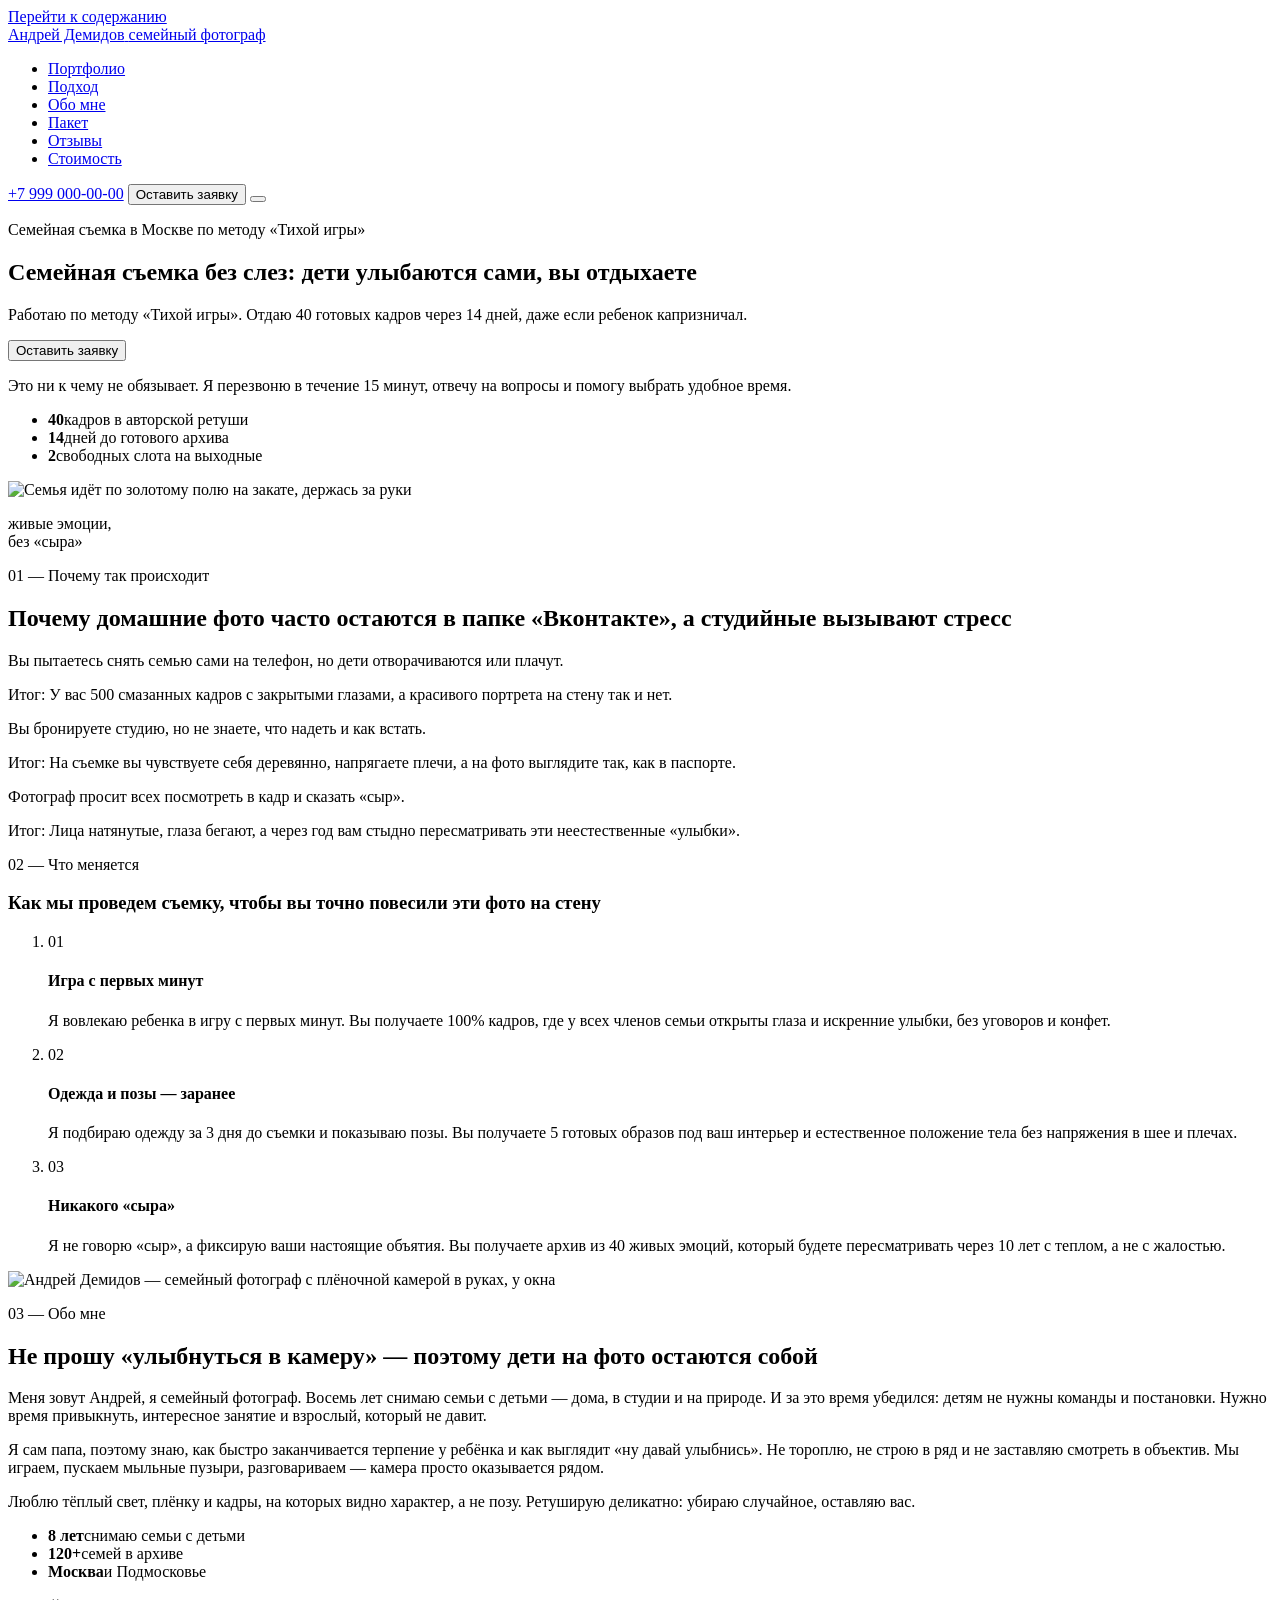
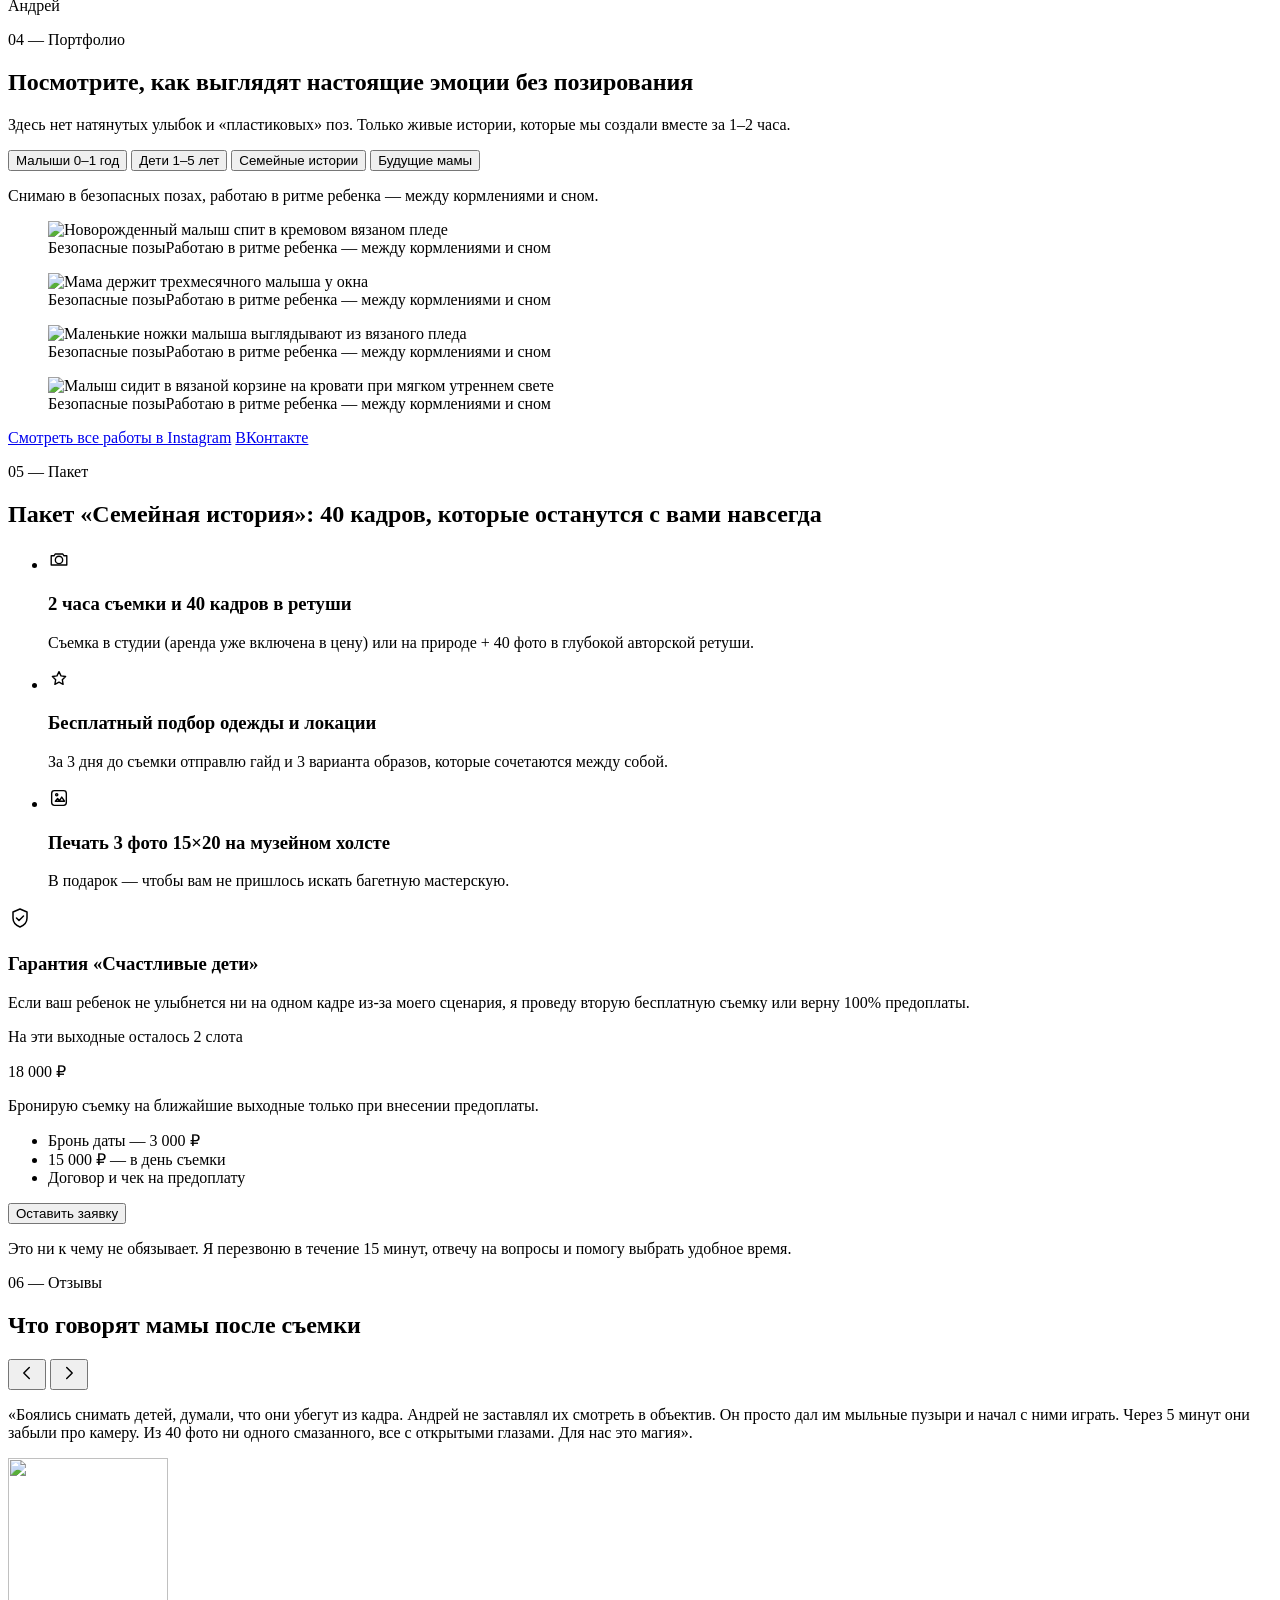
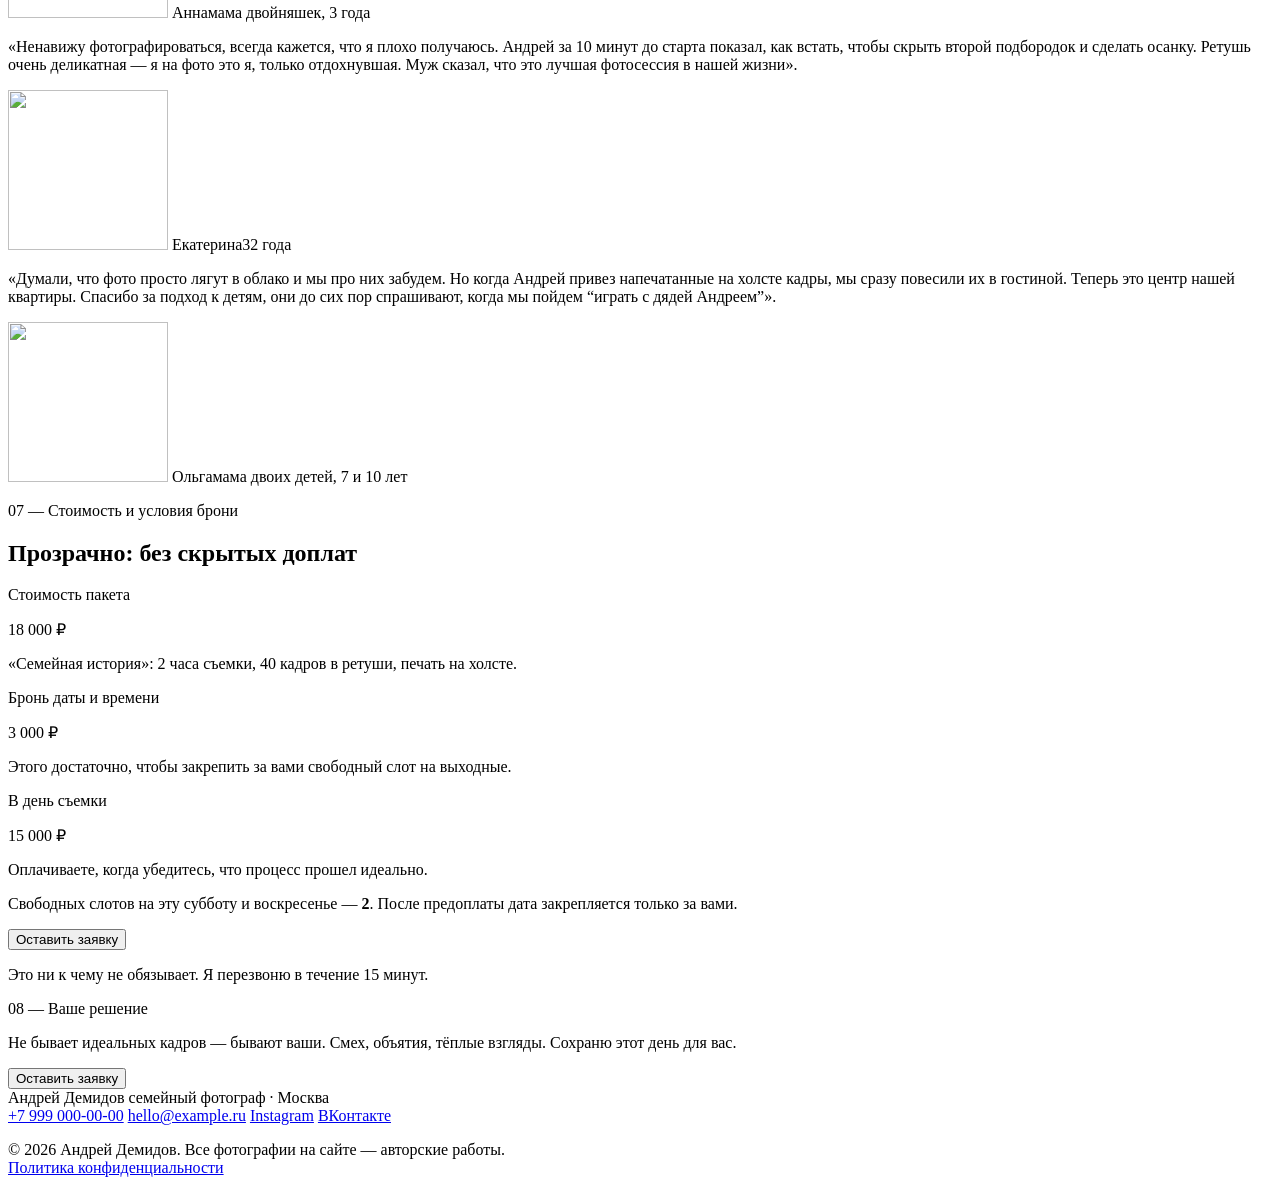
==== commit 120eb194: "Add files via upload" ====
--- a/index.html
+++ b/index.html
@@ -13,7 +13,7 @@
   <link rel="icon" href="data:image/svg+xml,%3Csvg xmlns='http://www.w3.org/2000/svg' viewBox='0 0 32 32'%3E%3Crect width='32' height='32' rx='8' fill='%23C97B5A'/%3E%3Ccircle cx='16' cy='16' r='7' fill='none' stroke='%23FAF6F0' stroke-width='2'/%3E%3Ccircle cx='16' cy='16' r='2.5' fill='%23FAF6F0'/%3E%3C/svg%3E">
   <link rel="preload" href="assets/fonts/manrope-600-cyrillic.woff2" as="font" type="font/woff2" crossorigin>
   <link rel="stylesheet" href="assets/fonts.css">
-  <link rel="stylesheet" href="styles.css">
+  <link rel="stylesheet" href="assets/css/styles.css">
   <script>document.documentElement.classList.add('js');</script>
 </head>
 <body>
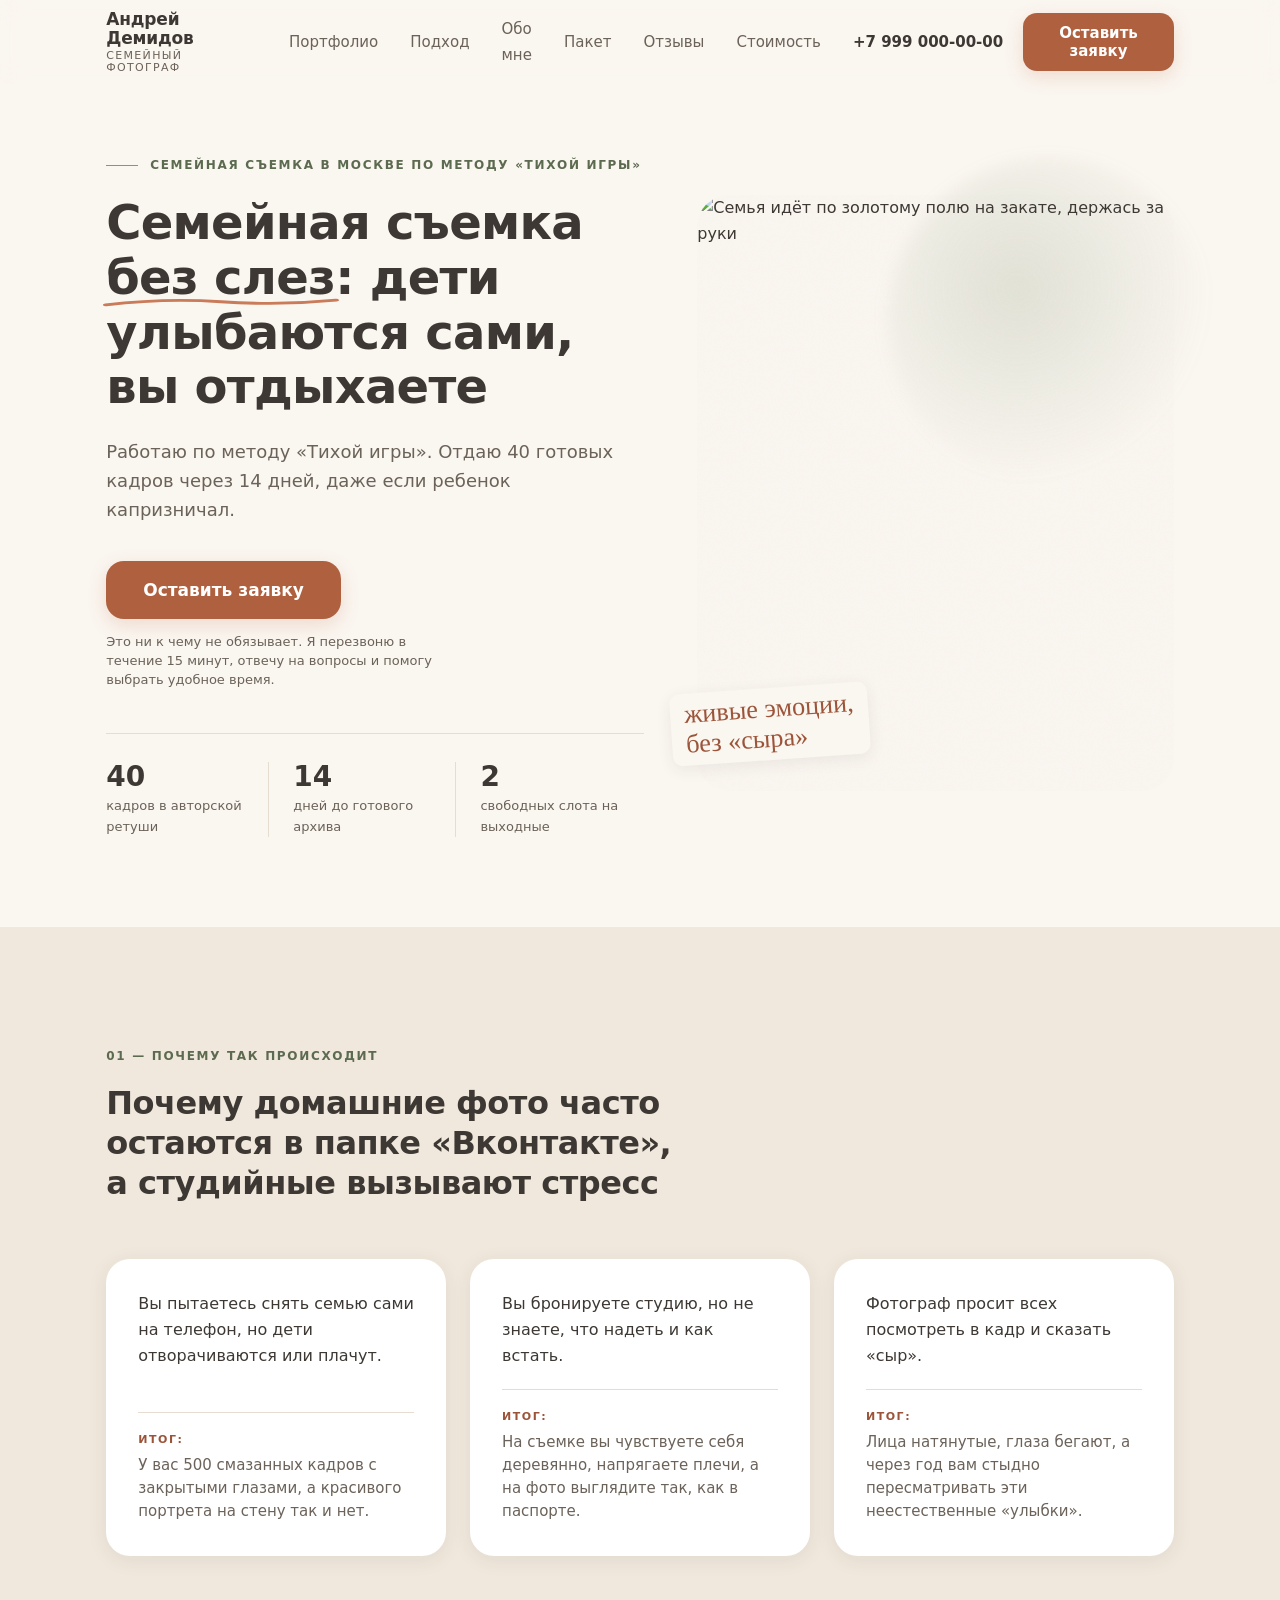
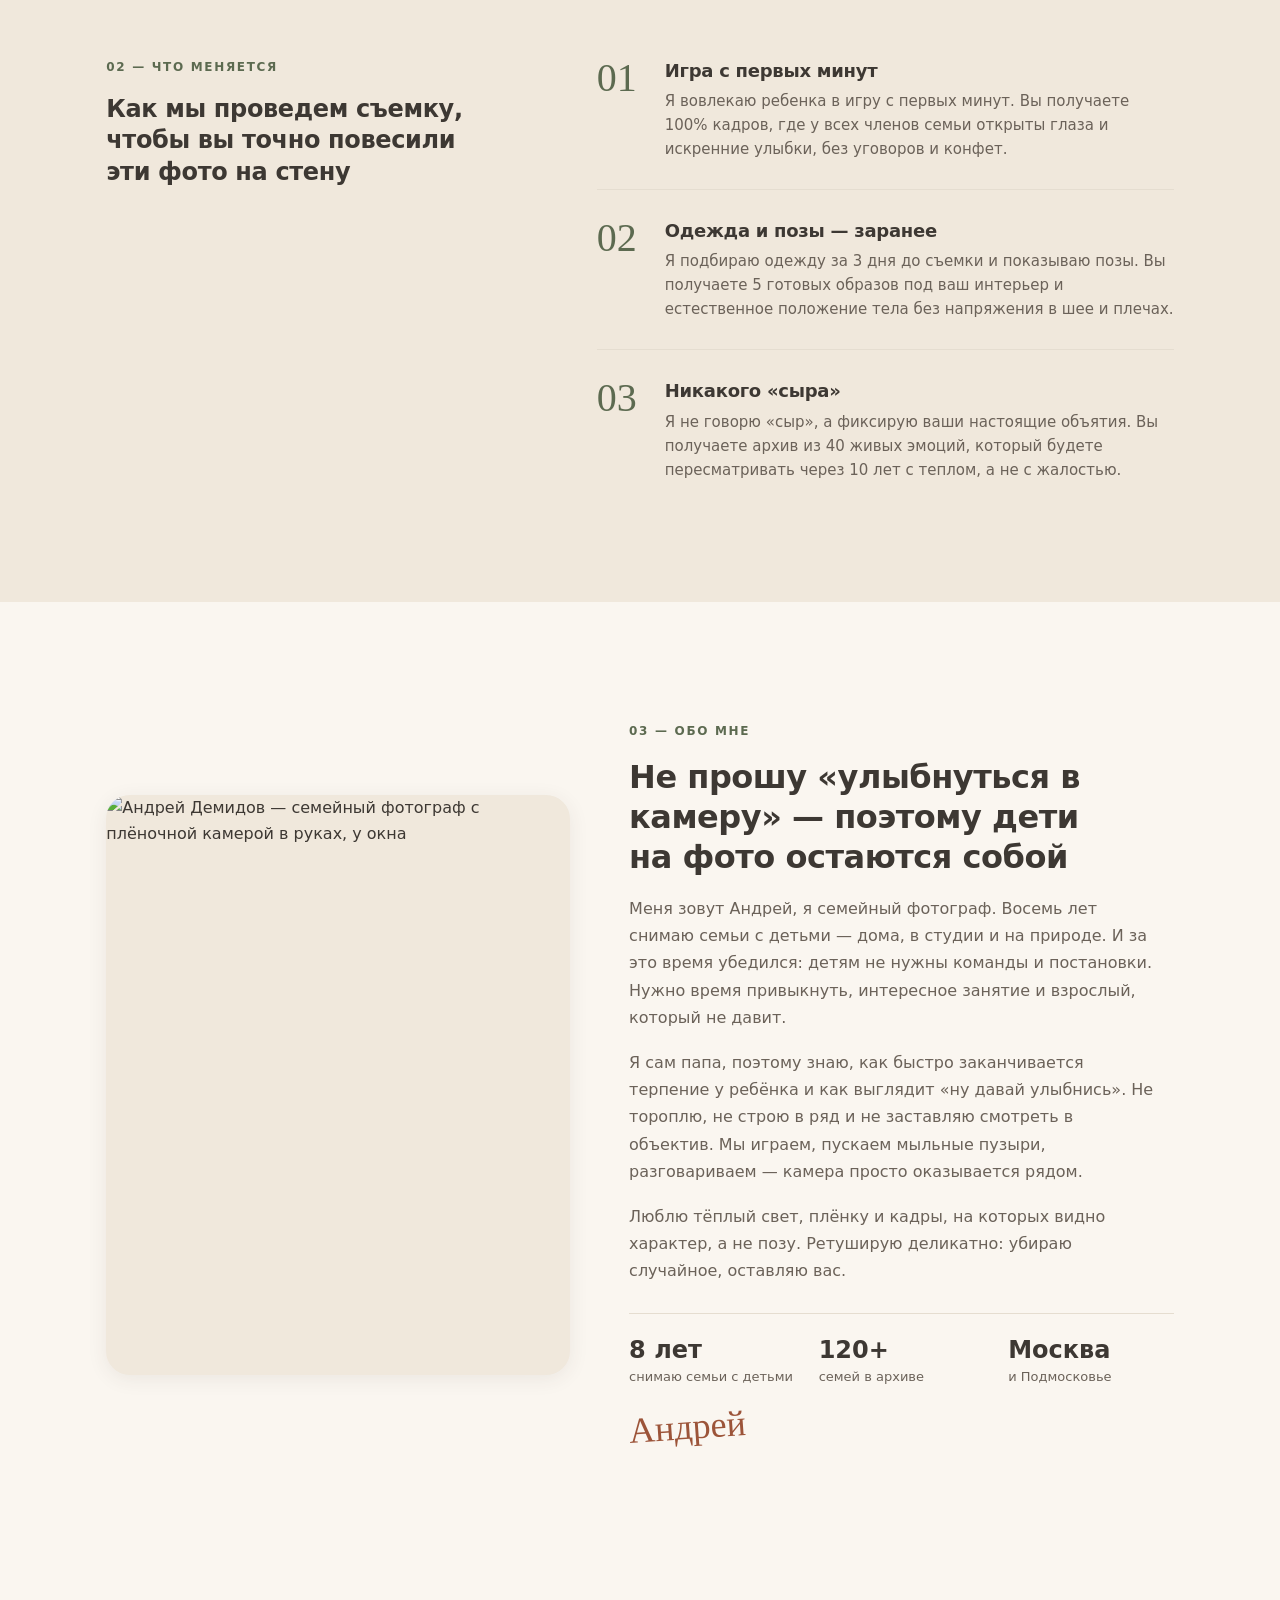
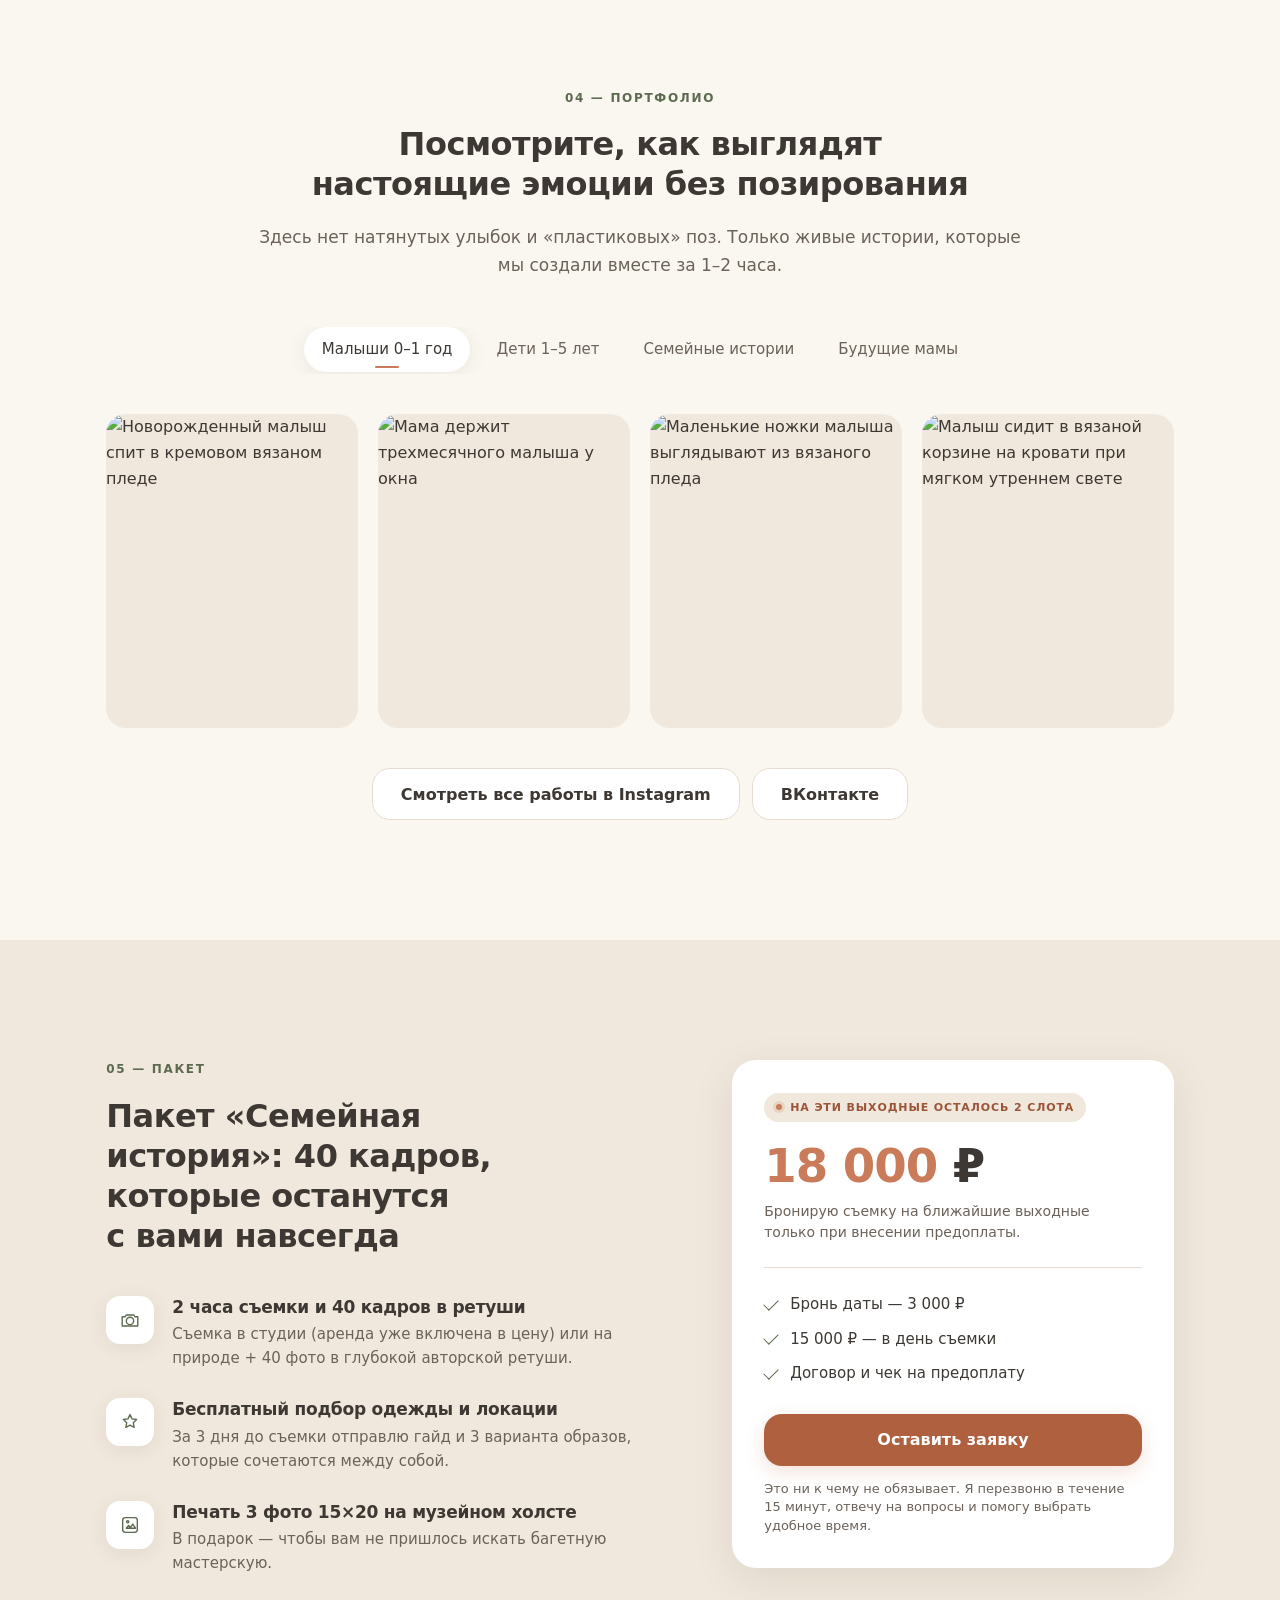
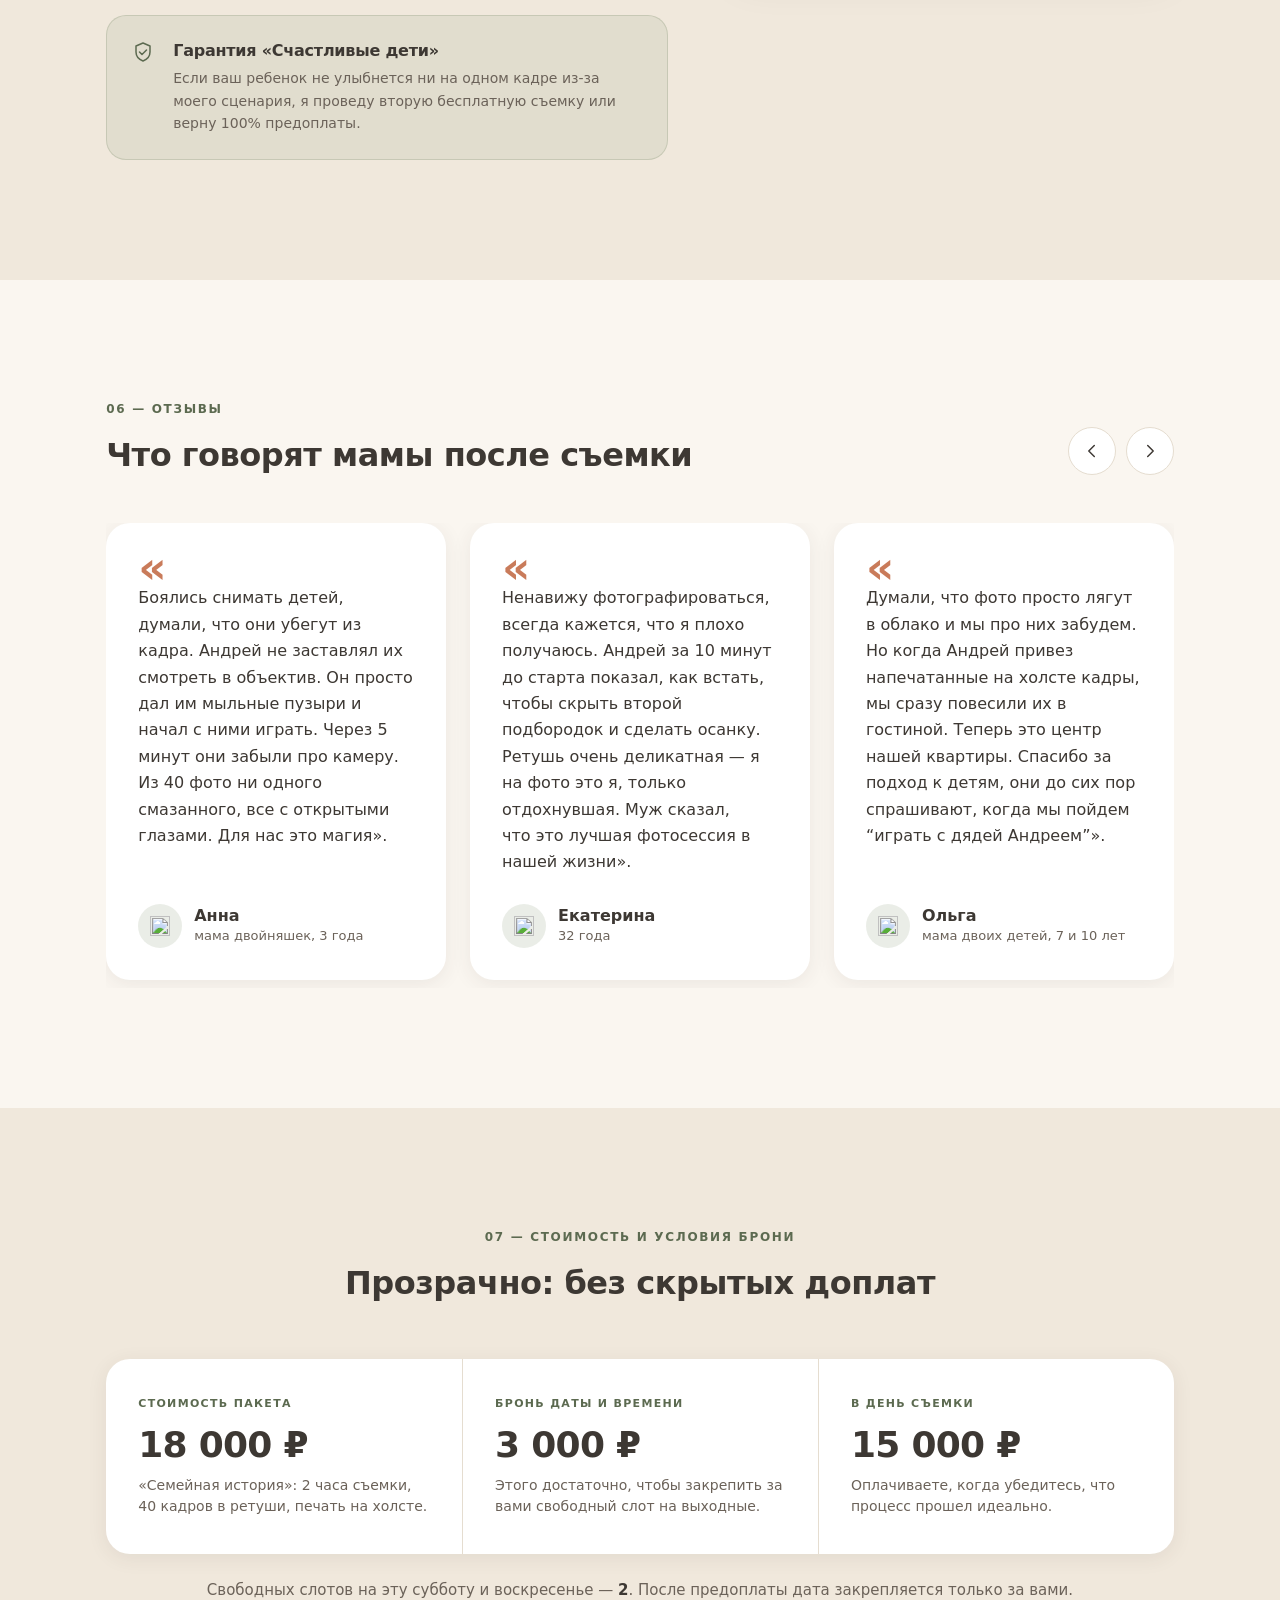
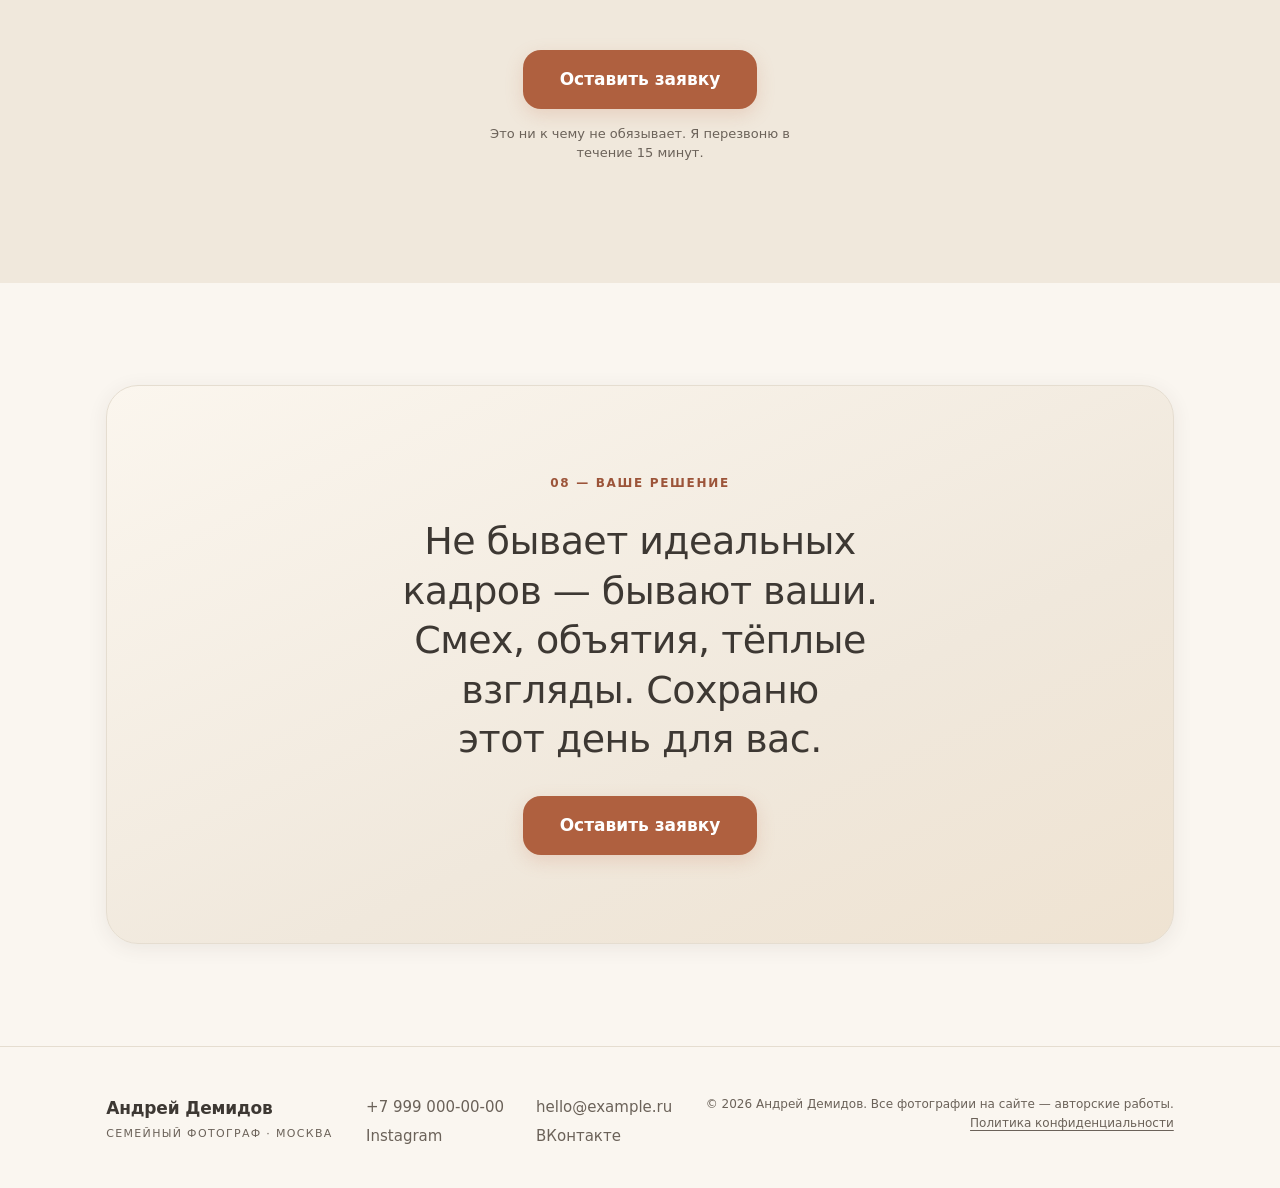
==== commit 2d8be538: "Update index.html" ====
--- a/index.html
+++ b/index.html
@@ -11,9 +11,9 @@
   <meta property="og:description" content="40 живых кадров, которые хочется повесить на стену. Метод «Тихой игры», деликатная ретушь, гарантия «Счастливые дети».">
   <meta property="og:image" content="assets/img/hero-main.jpg">
   <link rel="icon" href="data:image/svg+xml,%3Csvg xmlns='http://www.w3.org/2000/svg' viewBox='0 0 32 32'%3E%3Crect width='32' height='32' rx='8' fill='%23C97B5A'/%3E%3Ccircle cx='16' cy='16' r='7' fill='none' stroke='%23FAF6F0' stroke-width='2'/%3E%3Ccircle cx='16' cy='16' r='2.5' fill='%23FAF6F0'/%3E%3C/svg%3E">
-  <link rel="preload" href="assets/fonts/manrope-600-cyrillic.woff2" as="font" type="font/woff2" crossorigin>
-  <link rel="stylesheet" href="assets/fonts.css">
-  <link rel="stylesheet" href="assets/css/styles.css">
+  <link rel="preload" href="manrope-600-cyrillic.woff2" as="font" type="font/woff2" crossorigin>
+  <link rel="stylesheet" href="fonts.css">
+  <link rel="stylesheet" href="styles.css">
   <script>document.documentElement.classList.add('js');</script>
 </head>
 <body>
--- a/fonts.css
+++ b/fonts.css
@@ -0,0 +1,192 @@
+@font-face {
+  font-family: 'Caveat';
+  font-style: normal;
+  font-weight: 500;
+  font-display: swap;
+  src: url(fonts/caveat-500-cyrillic-ext.woff2) format('woff2');
+  unicode-range: U+0460-052F, U+1C80-1C8A, U+20B4, U+2DE0-2DFF, U+A640-A69F, U+FE2E-FE2F;
+}
+@font-face {
+  font-family: 'Caveat';
+  font-style: normal;
+  font-weight: 500;
+  font-display: swap;
+  src: url(fonts/caveat-500-cyrillic.woff2) format('woff2');
+  unicode-range: U+0301, U+0400-045F, U+0490-0491, U+04B0-04B1, U+2116;
+}
+@font-face {
+  font-family: 'Caveat';
+  font-style: normal;
+  font-weight: 500;
+  font-display: swap;
+  src: url(fonts/caveat-500-latin-ext.woff2) format('woff2');
+  unicode-range: U+0100-02BA, U+02BD-02C5, U+02C7-02CC, U+02CE-02D7, U+02DD-02FF, U+0304, U+0308, U+0329, U+1D00-1DBF, U+1E00-1E9F, U+1EF2-1EFF, U+2020, U+20A0-20AB, U+20AD-20C4, U+2113, U+2C60-2C7F, U+A720-A7FF;
+}
+@font-face {
+  font-family: 'Caveat';
+  font-style: normal;
+  font-weight: 500;
+  font-display: swap;
+  src: url(fonts/caveat-500-latin.woff2) format('woff2');
+  unicode-range: U+0000-00FF, U+0131, U+0152-0153, U+02BB-02BC, U+02C6, U+02DA, U+02DC, U+0304, U+0308, U+0329, U+2000-206F, U+20AC, U+2122, U+2191, U+2193, U+2212, U+2215, U+FEFF, U+FFFD;
+}
+@font-face {
+  font-family: 'Caveat';
+  font-style: normal;
+  font-weight: 600;
+  font-display: swap;
+  src: url(fonts/caveat-600-cyrillic-ext.woff2) format('woff2');
+  unicode-range: U+0460-052F, U+1C80-1C8A, U+20B4, U+2DE0-2DFF, U+A640-A69F, U+FE2E-FE2F;
+}
+@font-face {
+  font-family: 'Caveat';
+  font-style: normal;
+  font-weight: 600;
+  font-display: swap;
+  src: url(fonts/caveat-600-cyrillic.woff2) format('woff2');
+  unicode-range: U+0301, U+0400-045F, U+0490-0491, U+04B0-04B1, U+2116;
+}
+@font-face {
+  font-family: 'Caveat';
+  font-style: normal;
+  font-weight: 600;
+  font-display: swap;
+  src: url(fonts/caveat-600-latin-ext.woff2) format('woff2');
+  unicode-range: U+0100-02BA, U+02BD-02C5, U+02C7-02CC, U+02CE-02D7, U+02DD-02FF, U+0304, U+0308, U+0329, U+1D00-1DBF, U+1E00-1E9F, U+1EF2-1EFF, U+2020, U+20A0-20AB, U+20AD-20C4, U+2113, U+2C60-2C7F, U+A720-A7FF;
+}
+@font-face {
+  font-family: 'Caveat';
+  font-style: normal;
+  font-weight: 600;
+  font-display: swap;
+  src: url(fonts/caveat-600-latin.woff2) format('woff2');
+  unicode-range: U+0000-00FF, U+0131, U+0152-0153, U+02BB-02BC, U+02C6, U+02DA, U+02DC, U+0304, U+0308, U+0329, U+2000-206F, U+20AC, U+2122, U+2191, U+2193, U+2212, U+2215, U+FEFF, U+FFFD;
+}
+@font-face {
+  font-family: 'Manrope';
+  font-style: normal;
+  font-weight: 400;
+  font-display: swap;
+  src: url(fonts/manrope-400-cyrillic-ext.woff2) format('woff2');
+  unicode-range: U+0460-052F, U+1C80-1C8A, U+20B4, U+2DE0-2DFF, U+A640-A69F, U+FE2E-FE2F;
+}
+@font-face {
+  font-family: 'Manrope';
+  font-style: normal;
+  font-weight: 400;
+  font-display: swap;
+  src: url(fonts/manrope-400-cyrillic.woff2) format('woff2');
+  unicode-range: U+0301, U+0400-045F, U+0490-0491, U+04B0-04B1, U+2116;
+}
+@font-face {
+  font-family: 'Manrope';
+  font-style: normal;
+  font-weight: 400;
+  font-display: swap;
+  src: url(fonts/manrope-400-latin-ext.woff2) format('woff2');
+  unicode-range: U+0100-02BA, U+02BD-02C5, U+02C7-02CC, U+02CE-02D7, U+02DD-02FF, U+0304, U+0308, U+0329, U+1D00-1DBF, U+1E00-1E9F, U+1EF2-1EFF, U+2020, U+20A0-20AB, U+20AD-20C4, U+2113, U+2C60-2C7F, U+A720-A7FF;
+}
+@font-face {
+  font-family: 'Manrope';
+  font-style: normal;
+  font-weight: 400;
+  font-display: swap;
+  src: url(fonts/manrope-400-latin.woff2) format('woff2');
+  unicode-range: U+0000-00FF, U+0131, U+0152-0153, U+02BB-02BC, U+02C6, U+02DA, U+02DC, U+0304, U+0308, U+0329, U+2000-206F, U+20AC, U+2122, U+2191, U+2193, U+2212, U+2215, U+FEFF, U+FFFD;
+}
+@font-face {
+  font-family: 'Manrope';
+  font-style: normal;
+  font-weight: 500;
+  font-display: swap;
+  src: url(fonts/manrope-500-cyrillic-ext.woff2) format('woff2');
+  unicode-range: U+0460-052F, U+1C80-1C8A, U+20B4, U+2DE0-2DFF, U+A640-A69F, U+FE2E-FE2F;
+}
+@font-face {
+  font-family: 'Manrope';
+  font-style: normal;
+  font-weight: 500;
+  font-display: swap;
+  src: url(fonts/manrope-500-cyrillic.woff2) format('woff2');
+  unicode-range: U+0301, U+0400-045F, U+0490-0491, U+04B0-04B1, U+2116;
+}
+@font-face {
+  font-family: 'Manrope';
+  font-style: normal;
+  font-weight: 500;
+  font-display: swap;
+  src: url(fonts/manrope-500-latin-ext.woff2) format('woff2');
+  unicode-range: U+0100-02BA, U+02BD-02C5, U+02C7-02CC, U+02CE-02D7, U+02DD-02FF, U+0304, U+0308, U+0329, U+1D00-1DBF, U+1E00-1E9F, U+1EF2-1EFF, U+2020, U+20A0-20AB, U+20AD-20C4, U+2113, U+2C60-2C7F, U+A720-A7FF;
+}
+@font-face {
+  font-family: 'Manrope';
+  font-style: normal;
+  font-weight: 500;
+  font-display: swap;
+  src: url(fonts/manrope-500-latin.woff2) format('woff2');
+  unicode-range: U+0000-00FF, U+0131, U+0152-0153, U+02BB-02BC, U+02C6, U+02DA, U+02DC, U+0304, U+0308, U+0329, U+2000-206F, U+20AC, U+2122, U+2191, U+2193, U+2212, U+2215, U+FEFF, U+FFFD;
+}
+@font-face {
+  font-family: 'Manrope';
+  font-style: normal;
+  font-weight: 600;
+  font-display: swap;
+  src: url(fonts/manrope-600-cyrillic-ext.woff2) format('woff2');
+  unicode-range: U+0460-052F, U+1C80-1C8A, U+20B4, U+2DE0-2DFF, U+A640-A69F, U+FE2E-FE2F;
+}
+@font-face {
+  font-family: 'Manrope';
+  font-style: normal;
+  font-weight: 600;
+  font-display: swap;
+  src: url(fonts/manrope-600-cyrillic.woff2) format('woff2');
+  unicode-range: U+0301, U+0400-045F, U+0490-0491, U+04B0-04B1, U+2116;
+}
+@font-face {
+  font-family: 'Manrope';
+  font-style: normal;
+  font-weight: 600;
+  font-display: swap;
+  src: url(fonts/manrope-600-latin-ext.woff2) format('woff2');
+  unicode-range: U+0100-02BA, U+02BD-02C5, U+02C7-02CC, U+02CE-02D7, U+02DD-02FF, U+0304, U+0308, U+0329, U+1D00-1DBF, U+1E00-1E9F, U+1EF2-1EFF, U+2020, U+20A0-20AB, U+20AD-20C4, U+2113, U+2C60-2C7F, U+A720-A7FF;
+}
+@font-face {
+  font-family: 'Manrope';
+  font-style: normal;
+  font-weight: 600;
+  font-display: swap;
+  src: url(fonts/manrope-600-latin.woff2) format('woff2');
+  unicode-range: U+0000-00FF, U+0131, U+0152-0153, U+02BB-02BC, U+02C6, U+02DA, U+02DC, U+0304, U+0308, U+0329, U+2000-206F, U+20AC, U+2122, U+2191, U+2193, U+2212, U+2215, U+FEFF, U+FFFD;
+}
+@font-face {
+  font-family: 'Manrope';
+  font-style: normal;
+  font-weight: 700;
+  font-display: swap;
+  src: url(fonts/manrope-700-cyrillic-ext.woff2) format('woff2');
+  unicode-range: U+0460-052F, U+1C80-1C8A, U+20B4, U+2DE0-2DFF, U+A640-A69F, U+FE2E-FE2F;
+}
+@font-face {
+  font-family: 'Manrope';
+  font-style: normal;
+  font-weight: 700;
+  font-display: swap;
+  src: url(fonts/manrope-700-cyrillic.woff2) format('woff2');
+  unicode-range: U+0301, U+0400-045F, U+0490-0491, U+04B0-04B1, U+2116;
+}
+@font-face {
+  font-family: 'Manrope';
+  font-style: normal;
+  font-weight: 700;
+  font-display: swap;
+  src: url(fonts/manrope-700-latin-ext.woff2) format('woff2');
+  unicode-range: U+0100-02BA, U+02BD-02C5, U+02C7-02CC, U+02CE-02D7, U+02DD-02FF, U+0304, U+0308, U+0329, U+1D00-1DBF, U+1E00-1E9F, U+1EF2-1EFF, U+2020, U+20A0-20AB, U+20AD-20C4, U+2113, U+2C60-2C7F, U+A720-A7FF;
+}
+@font-face {
+  font-family: 'Manrope';
+  font-style: normal;
+  font-weight: 700;
+  font-display: swap;
+  src: url(fonts/manrope-700-latin.woff2) format('woff2');
+  unicode-range: U+0000-00FF, U+0131, U+0152-0153, U+02BB-02BC, U+02C6, U+02DA, U+02DC, U+0304, U+0308, U+0329, U+2000-206F, U+20AC, U+2122, U+2191, U+2193, U+2212, U+2215, U+FEFF, U+FFFD;
+}
--- a/styles.css
+++ b/styles.css
@@ -0,0 +1,1667 @@
+/* ==========================================================================
+   Андрей Демидов — семейный фотограф
+   Стиль: тёплый премиум-минимализм
+   ========================================================================== */
+
+/* ---------- 1. Переменные ---------- */
+:root {
+  --cream: #FAF6F0;
+  --sand: #F0E8DC;
+  --terracotta: #C97B5A;
+  --terracotta-dark: #B86A4A;
+  --terracotta-cta: #AF603F;
+  --terracotta-cta-hover: #9C5439;
+  --terracotta-deep: #9C5439;
+  --sage: #8A9A7B;
+  --sage-ink: #5C6A50;
+  --ink: #3D3833;
+  --muted: #6B6259;
+  --white: #FFFFFF;
+  --line: #E5DDD0;
+
+  --radius-sm: 16px;
+  --radius: 20px;
+  --radius-lg: 24px;
+  --radius-xl: 32px;
+
+  --shadow: 0 4px 20px rgba(61, 56, 51, .08);
+  --shadow-hover: 0 10px 32px rgba(61, 56, 51, .14);
+
+  --font-head: "Manrope", "Segoe UI", system-ui, sans-serif;
+  --font-body: "Inter", "Segoe UI", system-ui, sans-serif;
+  --font-hand: "Caveat", "Segoe Script", cursive;
+
+  --header-h: 84px;
+  --section-y: 120px;
+
+  --ease: cubic-bezier(.22, .61, .36, 1);
+}
+
+/* ---------- 2. Сброс и база ---------- */
+*,
+*::before,
+*::after { box-sizing: border-box; }
+
+html {
+  scroll-behavior: smooth;
+  -webkit-text-size-adjust: 100%;
+}
+
+body {
+  margin: 0;
+  background: var(--cream);
+  color: var(--ink);
+  font-family: var(--font-body);
+  font-size: 16px;
+  line-height: 1.625;
+  -webkit-font-smoothing: antialiased;
+  text-rendering: optimizeLegibility;
+  overflow-x: hidden;
+}
+
+body.is-locked { overflow: hidden; }
+
+img,
+picture { display: block; max-width: 100%; }
+
+img { height: auto; }
+
+[hidden] { display: none !important; }
+
+svg { display: block; flex: none; }
+
+a { color: inherit; text-decoration: none; }
+
+button { font: inherit; color: inherit; }
+
+h1, h2, h3, h4 {
+  margin: 0;
+  font-family: var(--font-head);
+  font-weight: 600;
+  letter-spacing: -.015em;
+  color: var(--ink);
+  text-wrap: balance;
+}
+
+h1 { font-size: clamp(2.125rem, 1.05rem + 3.2vw, 3rem); line-height: 1.14; }
+h2 { font-size: clamp(1.5rem, 1.05rem + 2vw, 2rem); line-height: 1.25; }
+h3 { font-size: clamp(1.25rem, 1.05rem + .8vw, 1.5rem); line-height: 1.32; }
+h4 { font-size: 1.125rem; line-height: 1.4; }
+
+p { margin: 0; }
+
+ul, ol { margin: 0; padding: 0; list-style: none; }
+
+:focus-visible {
+  outline: 2px solid var(--sage);
+  outline-offset: 3px;
+  border-radius: 4px;
+}
+
+::selection { background: rgba(201, 123, 90, .25); }
+
+.sr-only {
+  position: absolute;
+  width: 1px; height: 1px;
+  padding: 0; margin: -1px;
+  overflow: hidden;
+  clip: rect(0 0 0 0);
+  white-space: nowrap;
+  border: 0;
+}
+
+.skip-link {
+  position: fixed;
+  top: 12px; left: 12px;
+  z-index: 200;
+  padding: 12px 20px;
+  border-radius: 12px;
+  background: var(--ink);
+  color: var(--cream);
+  transform: translateY(-160%);
+  transition: transform .2s var(--ease);
+}
+.skip-link:focus { transform: none; }
+
+/* ---------- 3. Сетка ---------- */
+.container {
+  width: 100%;
+  max-width: 1440px;
+  margin-inline: auto;
+  padding-inline: clamp(20px, 8.3vw, 120px);
+}
+
+.section {
+  padding-block: var(--section-y);
+  scroll-margin-top: calc(var(--header-h) + 8px);
+}
+
+.section--sand { background: var(--sand); }
+
+.section__head { max-width: 780px; }
+.section__head--center { margin-inline: auto; text-align: center; }
+.section__head--row {
+  display: flex;
+  align-items: flex-end;
+  justify-content: space-between;
+  gap: 32px;
+  max-width: none;
+}
+
+.section__head h2 { margin-top: 16px; }
+
+.section__cta {
+  margin-top: 48px;
+  display: grid;
+  justify-items: center;
+  gap: 16px;
+  text-align: center;
+}
+
+.eyebrow {
+  font-family: var(--font-head);
+  font-size: .75rem;
+  font-weight: 600;
+  letter-spacing: .14em;
+  text-transform: uppercase;
+  color: var(--sage-ink);
+}
+
+.eyebrow--line {
+  display: inline-flex;
+  align-items: center;
+  gap: 12px;
+}
+.eyebrow--line::before {
+  content: "";
+  width: 32px; height: 1px;
+  background: currentColor;
+  opacity: .7;
+}
+
+.lead {
+  margin-top: 20px;
+  font-size: 1.0625rem;
+  color: var(--muted);
+}
+
+.micro {
+  font-size: .8125rem;
+  line-height: 1.45;
+  color: var(--muted);
+  max-width: 42ch;
+}
+
+.hl {
+  position: relative;
+  white-space: nowrap;
+}
+.hl::after {
+  content: "";
+  position: absolute;
+  left: -2%; right: -2%;
+  bottom: -.06em;
+  height: .22em;
+  background: url("data:image/svg+xml,%3Csvg xmlns='http://www.w3.org/2000/svg' viewBox='0 0 120 12' preserveAspectRatio='none'%3E%3Cpath d='M2 8.5C22 3.5 42 2.6 60 5.2c18 2.6 38 2.4 58-1.6' fill='none' stroke='%23C97B5A' stroke-width='3' stroke-linecap='round'/%3E%3C/svg%3E") center / 100% 100% no-repeat;
+}
+
+/* ---------- 4. Кнопки ---------- */
+.btn {
+  --btn-bg: transparent;
+  --btn-fg: var(--ink);
+  display: inline-flex;
+  align-items: center;
+  justify-content: center;
+  gap: 10px;
+  min-height: 52px;
+  padding: 14px 28px;
+  border: 1px solid transparent;
+  border-radius: 18px;
+  background: var(--btn-bg);
+  color: var(--btn-fg);
+  font-family: var(--font-head);
+  font-size: 1rem;
+  font-weight: 600;
+  line-height: 1.2;
+  text-align: center;
+  cursor: pointer;
+  transition: background-color .2s var(--ease), color .2s var(--ease),
+              transform .2s var(--ease), box-shadow .2s var(--ease),
+              border-color .2s var(--ease);
+}
+
+.btn--primary {
+  --btn-bg: var(--terracotta-cta);
+  --btn-fg: var(--white);
+  box-shadow: 0 6px 18px rgba(201, 123, 90, .22);
+}
+.btn--primary:hover {
+  background: var(--terracotta-cta-hover);
+  transform: translateY(-2px);
+  box-shadow: 0 12px 26px rgba(156, 84, 57, .32);
+}
+.btn--primary:active { transform: translateY(0); }
+
+.btn--ghost {
+  border-color: var(--line);
+  background: var(--white);
+  color: var(--ink);
+}
+.btn--ghost:hover {
+  border-color: var(--terracotta);
+  color: var(--terracotta-dark);
+  transform: translateY(-2px);
+  box-shadow: var(--shadow);
+}
+
+.btn--sm { min-height: 44px; padding: 10px 20px; font-size: .9375rem; border-radius: 14px; }
+.btn--lg { min-height: 58px; padding: 18px 36px; font-size: 1.0625rem; }
+.btn--full { width: 100%; }
+
+/* ---------- 5. Хедер ---------- */
+.header {
+  position: fixed;
+  inset: 0 0 auto;
+  z-index: 60;
+  background: rgba(250, 246, 240, .82);
+  backdrop-filter: blur(12px);
+  -webkit-backdrop-filter: blur(12px);
+  border-bottom: 1px solid transparent;
+  transition: border-color .25s var(--ease), box-shadow .25s var(--ease),
+              background-color .25s var(--ease);
+}
+
+.header.is-scrolled {
+  border-bottom-color: var(--line);
+  box-shadow: 0 6px 24px rgba(61, 56, 51, .06);
+  background: rgba(250, 246, 240, .94);
+}
+
+.header__inner {
+  display: flex;
+  align-items: center;
+  justify-content: space-between;
+  gap: 32px;
+  height: var(--header-h);
+}
+
+.brand {
+  display: grid;
+  gap: 2px;
+  line-height: 1.1;
+}
+.brand__name {
+  font-family: var(--font-head);
+  font-size: 1.0625rem;
+  font-weight: 700;
+  letter-spacing: -.01em;
+}
+.brand__role {
+  font-size: .6875rem;
+  letter-spacing: .12em;
+  text-transform: uppercase;
+  color: var(--muted);
+}
+
+.nav__list {
+  display: flex;
+  align-items: center;
+  gap: 32px;
+}
+.nav__link {
+  position: relative;
+  font-size: .9375rem;
+  color: var(--muted);
+  transition: color .2s var(--ease);
+}
+.nav__link::after {
+  content: "";
+  position: absolute;
+  left: 0; right: 0; bottom: -6px;
+  height: 1px;
+  background: var(--terracotta);
+  transform: scaleX(0);
+  transform-origin: left;
+  transition: transform .25s var(--ease);
+}
+.nav__link:hover { color: var(--ink); }
+.nav__link:hover::after { transform: scaleX(1); }
+
+.header__actions {
+  display: flex;
+  align-items: center;
+  gap: 20px;
+}
+
+.header__phone {
+  font-family: var(--font-head);
+  font-size: .9375rem;
+  font-weight: 600;
+  white-space: nowrap;
+  transition: color .2s var(--ease);
+}
+.header__phone:hover { color: var(--terracotta); }
+
+.burger {
+  display: none;
+  width: 44px; height: 44px;
+  padding: 0;
+  border: 0;
+  border-radius: 12px;
+  background: transparent;
+  cursor: pointer;
+  place-items: center;
+}
+.burger__line {
+  display: block;
+  width: 22px; height: 1.5px;
+  margin: 3px auto;
+  background: var(--ink);
+  border-radius: 2px;
+  transition: transform .3s var(--ease), opacity .2s var(--ease);
+}
+.burger[aria-expanded="true"] .burger__line:nth-child(1) { transform: translateY(4.5px) rotate(45deg); }
+.burger[aria-expanded="true"] .burger__line:nth-child(2) { opacity: 0; }
+.burger[aria-expanded="true"] .burger__line:nth-child(3) { transform: translateY(-4.5px) rotate(-45deg); }
+
+/* ---------- 6. Мобильное меню ---------- */
+.menu-overlay {
+  position: fixed;
+  inset: 0;
+  z-index: 70;
+  background: rgba(61, 56, 51, .45);
+  backdrop-filter: blur(2px);
+  animation: fadeIn .25s var(--ease);
+}
+
+.mobile-menu {
+  position: fixed;
+  inset: 0 0 0 auto;
+  z-index: 80;
+  display: flex;
+  flex-direction: column;
+  width: min(86vw, 360px);
+  padding: 24px;
+  background: var(--cream);
+  box-shadow: -20px 0 60px rgba(61, 56, 51, .18);
+  animation: slideIn .3s var(--ease);
+  overflow-y: auto;
+}
+.mobile-menu__head {
+  display: flex;
+  align-items: center;
+  justify-content: space-between;
+  padding-bottom: 24px;
+  border-bottom: 1px solid var(--line);
+}
+.mobile-menu__close {
+  display: grid;
+  place-items: center;
+  width: 44px; height: 44px;
+  padding: 0;
+  border: 1px solid var(--line);
+  border-radius: 12px;
+  background: var(--white);
+  cursor: pointer;
+}
+.mobile-menu__list {
+  display: grid;
+  gap: 4px;
+  padding-block: 24px;
+}
+.mobile-menu__list a {
+  display: block;
+  padding: 14px 8px;
+  border-radius: 12px;
+  font-family: var(--font-head);
+  font-size: 1.25rem;
+  font-weight: 500;
+  transition: background-color .2s var(--ease), padding-left .2s var(--ease);
+}
+.mobile-menu__list a:hover { background: var(--sand); padding-left: 16px; }
+.mobile-menu__foot {
+  margin-top: auto;
+  display: grid;
+  gap: 16px;
+  padding-top: 24px;
+  border-top: 1px solid var(--line);
+}
+.mobile-menu__phone {
+  font-family: var(--font-head);
+  font-weight: 600;
+  text-align: center;
+}
+
+@keyframes slideIn { from { transform: translateX(100%); } to { transform: none; } }
+@keyframes fadeIn { from { opacity: 0; } to { opacity: 1; } }
+
+/* ---------- 7. Hero ---------- */
+.hero {
+  padding-top: calc(var(--header-h) + clamp(32px, 5vw, 72px));
+  padding-bottom: clamp(64px, 7vw, 104px);
+  overflow: hidden;
+}
+
+.hero__inner {
+  display: grid;
+  grid-template-columns: 1.06fr .94fr;
+  align-items: center;
+  gap: clamp(32px, 4.2vw, 64px);
+}
+
+.hero__title { margin-top: 20px; }
+
+.hero__sub {
+  margin-top: 24px;
+  max-width: 46ch;
+  font-size: clamp(1rem, .94rem + .3vw, 1.125rem);
+  line-height: 1.6;
+  color: var(--muted);
+}
+
+.hero__cta {
+  margin-top: 36px;
+  display: grid;
+  justify-items: start;
+  gap: 14px;
+}
+
+.facts {
+  display: grid;
+  grid-template-columns: repeat(3, 1fr);
+  gap: 24px;
+  margin-top: 44px;
+  padding-top: 28px;
+  border-top: 1px solid var(--line);
+}
+.facts__item {
+  display: grid;
+  gap: 2px;
+  padding-right: 24px;
+  border-right: 1px solid var(--line);
+}
+.facts__item:last-child { border-right: 0; padding-right: 0; }
+.facts__item strong {
+  font-family: var(--font-head);
+  font-size: 1.75rem;
+  font-weight: 600;
+  line-height: 1.1;
+}
+.facts__item span {
+  font-size: .8125rem;
+  color: var(--muted);
+  max-width: 18ch;
+}
+
+.hero__media {
+  position: relative;
+  border-radius: var(--radius-xl);
+  isolation: isolate;
+}
+.hero__media picture,
+.hero__media img {
+  border-radius: var(--radius-xl);
+}
+.hero__media img {
+  width: 100%;
+  aspect-ratio: 4 / 5;
+  object-fit: cover;
+  object-position: center 30%;
+}
+.hero__media::after {
+  content: "";
+  position: absolute;
+  inset: 0;
+  border-radius: inherit;
+  background-image: url("data:image/svg+xml,%3Csvg xmlns='http://www.w3.org/2000/svg' width='140' height='140'%3E%3Cfilter id='n'%3E%3CfeTurbulence type='fractalNoise' baseFrequency='.9' numOctaves='2'/%3E%3C/filter%3E%3Crect width='140' height='140' filter='url(%23n)' opacity='.5'/%3E%3C/svg%3E");
+  opacity: .07;
+  mix-blend-mode: soft-light;
+  pointer-events: none;
+}
+
+.hero__blob {
+  position: absolute;
+  z-index: -1;
+  top: -6%;
+  right: -8%;
+  width: 68%;
+  aspect-ratio: 1;
+  border-radius: 50%;
+  background: radial-gradient(circle at 40% 40%, rgba(138, 154, 123, .22), rgba(138, 154, 123, 0) 70%);
+  filter: blur(8px);
+}
+
+.hero__caption {
+  position: absolute;
+  left: -26px;
+  bottom: 30px;
+  padding: 6px 14px;
+  border-radius: 10px;
+  background: var(--cream);
+  font-family: var(--font-hand);
+  font-size: clamp(1.25rem, 1rem + .8vw, 1.75rem);
+  line-height: 1.15;
+  color: var(--terracotta-deep);
+  transform: rotate(-4deg);
+  box-shadow: 0 4px 16px rgba(61, 56, 51, .08);
+}
+
+/* ---------- 8. Боли ---------- */
+.pains {
+  display: grid;
+  grid-template-columns: repeat(3, 1fr);
+  gap: 24px;
+  margin-top: 56px;
+}
+
+.pain {
+  display: flex;
+  flex-direction: column;
+  gap: 20px;
+  padding: 32px;
+  border-radius: var(--radius-lg);
+  background: var(--white);
+  box-shadow: var(--shadow);
+}
+.pain__text {
+  font-size: 1rem;
+  color: var(--ink);
+}
+.pain__result {
+  margin-top: auto;
+  padding-top: 18px;
+  border-top: 1px solid var(--line);
+  font-size: .9375rem;
+  line-height: 1.55;
+  color: var(--muted);
+}
+.pain__label {
+  display: block;
+  margin-bottom: 6px;
+  font-family: var(--font-head);
+  font-size: .6875rem;
+  font-weight: 700;
+  letter-spacing: .14em;
+  text-transform: uppercase;
+  color: var(--terracotta-deep);
+}
+
+/* ---------- 9. Решения ---------- */
+.solutions {
+  display: grid;
+  grid-template-columns: .85fr 1.15fr;
+  gap: clamp(32px, 5vw, 80px);
+  margin-top: clamp(64px, 8vw, 104px);
+}
+.solutions__head h3 { margin-top: 16px; max-width: 22ch; }
+
+.steps { display: grid; }
+.step {
+  display: grid;
+  grid-template-columns: auto 1fr;
+  gap: 6px 28px;
+  padding-block: 28px;
+  border-top: 1px solid var(--line);
+}
+.step:first-child { border-top: 0; padding-top: 0; }
+.step:last-child { padding-bottom: 0; }
+.step__num {
+  grid-row: span 2;
+  font-family: var(--font-hand);
+  font-size: 2.5rem;
+  line-height: 1;
+  color: var(--sage-ink);
+}
+.step__title { align-self: end; }
+.step__text {
+  font-size: .9375rem;
+  line-height: 1.6;
+  color: var(--muted);
+}
+
+/* ---------- 9.1. Обо мне ---------- */
+.about__inner {
+  display: grid;
+  grid-template-columns: .92fr 1.08fr;
+  align-items: center;
+  gap: clamp(32px, 4.6vw, 72px);
+}
+.about__media {
+  position: relative;
+  border-radius: var(--radius-lg);
+  overflow: hidden;
+  background: var(--sand);
+  box-shadow: var(--shadow);
+}
+.about__media img {
+  display: block;
+  width: 100%;
+  height: auto;
+  aspect-ratio: 4 / 5;
+  object-fit: cover;
+  transition: transform .5s var(--ease);
+}
+.about__media:hover img { transform: scale(1.03); }
+.about__content h2 { margin-top: 16px; max-width: 24ch; }
+.about__text {
+  margin-top: 18px;
+  max-width: 52ch;
+  color: var(--muted);
+  line-height: 1.7;
+}
+.about__facts {
+  display: grid;
+  grid-template-columns: repeat(auto-fit, minmax(120px, 1fr));
+  gap: 16px 24px;
+  margin: 28px 0 0;
+  padding: 22px 0 0;
+  list-style: none;
+  border-top: 1px solid var(--line);
+}
+.about__facts strong {
+  display: block;
+  font-family: var(--font-head);
+  font-size: 1.5rem;
+  font-weight: 600;
+  line-height: 1.2;
+}
+.about__facts span {
+  display: block;
+  margin-top: 4px;
+  font-size: .8125rem;
+  color: var(--muted);
+  line-height: 1.4;
+}
+.about__sign {
+  margin-top: 26px;
+  font-family: var(--font-hand);
+  font-size: 2.25rem;
+  line-height: 1;
+  color: var(--terracotta-deep);
+  transform: rotate(-4deg);
+  transform-origin: left center;
+}
+
+/* ---------- 10. Портфолио ---------- */
+.tabs {
+  display: flex;
+  justify-content: center;
+  gap: 8px;
+  margin-top: 48px;
+  padding-bottom: 2px;
+  overflow-x: auto;
+  scrollbar-width: none;
+}
+.tabs::-webkit-scrollbar { display: none; }
+
+.tabs-wrap { position: relative; }
+.tabs-wrap::after {
+  content: "";
+  display: none;
+  position: absolute;
+  top: 0;
+  right: -20px;
+  width: 64px;
+  height: 100%;
+  background: linear-gradient(to right, rgba(250, 246, 240, 0), var(--cream) 70%);
+  pointer-events: none;
+}
+.tabs-wrap.is-faded::after { display: block; }
+
+.tab {
+  position: relative;
+  flex: none;
+  padding: 10px 18px;
+  border: 0;
+  border-radius: 999px;
+  background: transparent;
+  font-family: var(--font-head);
+  font-size: .9375rem;
+  font-weight: 500;
+  color: var(--muted);
+  cursor: pointer;
+  white-space: nowrap;
+  transition: color .2s var(--ease), background-color .2s var(--ease);
+}
+.tab:hover { color: var(--ink); background: var(--sand); }
+.tab[aria-selected="true"] {
+  color: var(--ink);
+  background: var(--white);
+  box-shadow: var(--shadow);
+}
+.tab[aria-selected="true"]::after {
+  content: "";
+  position: absolute;
+  left: 50%;
+  bottom: 4px;
+  width: 24px;
+  height: 2px;
+  border-radius: 2px;
+  background: var(--terracotta);
+  transform: translateX(-50%);
+}
+
+.panels { margin-top: 40px; }
+.panel { animation: panelIn .3s var(--ease); }
+@keyframes panelIn { from { opacity: 0; transform: translateY(8px); } to { opacity: 1; transform: none; } }
+
+.panel__note {
+  display: none;
+  margin-bottom: 20px;
+  padding-left: 14px;
+  border-left: 2px solid var(--sage);
+  font-size: .9375rem;
+  line-height: 1.55;
+  color: var(--muted);
+}
+
+.gallery {
+  display: grid;
+  gap: 20px;
+}
+.gallery--4 { grid-template-columns: repeat(4, 1fr); }
+.gallery--3 { grid-template-columns: repeat(3, 1fr); }
+
+.shot {
+  position: relative;
+  margin: 0;
+  border-radius: var(--radius);
+  overflow: hidden;
+  background: var(--sand);
+  isolation: isolate;
+}
+.shot img {
+  width: 100%;
+  aspect-ratio: 4 / 5;
+  object-fit: cover;
+  object-position: center 35%;
+  transition: transform .3s var(--ease);
+  will-change: transform;
+}
+.shot::after {
+  content: "";
+  position: absolute;
+  inset: 0;
+  z-index: 1;
+  background-image: url("data:image/svg+xml,%3Csvg xmlns='http://www.w3.org/2000/svg' width='140' height='140'%3E%3Cfilter id='n'%3E%3CfeTurbulence type='fractalNoise' baseFrequency='.9' numOctaves='2'/%3E%3C/filter%3E%3Crect width='140' height='140' filter='url(%23n)' opacity='.5'/%3E%3C/svg%3E");
+  opacity: .07;
+  mix-blend-mode: soft-light;
+  pointer-events: none;
+}
+.shot:hover img,
+.shot:focus-within img { transform: scale(1.03); }
+
+.shot__caption {
+  position: absolute;
+  inset: auto 0 0;
+  z-index: 2;
+  padding: 48px 20px 18px;
+  background: linear-gradient(to top, rgba(46, 41, 36, .82), rgba(46, 41, 36, 0));
+  color: var(--white);
+  font-size: .8125rem;
+  line-height: 1.45;
+  opacity: 0;
+  transform: translateY(10px);
+  transition: opacity .3s var(--ease), transform .3s var(--ease);
+  pointer-events: none;
+}
+.shot:hover .shot__caption,
+.shot:focus-within .shot__caption { opacity: 1; transform: none; }
+.shot__caption span {
+  display: block;
+  margin-bottom: 4px;
+  font-family: var(--font-head);
+  font-size: .6875rem;
+  font-weight: 700;
+  letter-spacing: .12em;
+  text-transform: uppercase;
+  color: #F3E7D8;
+}
+
+/* ---------- 11. Видео ---------- */
+.video {
+  position: relative;
+  margin: clamp(40px, 5vw, 64px) 0 0;
+  border-radius: var(--radius-lg);
+  overflow: hidden;
+  isolation: isolate;
+  background: var(--ink);
+}
+.video img {
+  width: 100%;
+  aspect-ratio: 16 / 8.2;
+  object-fit: cover;
+  transition: transform .5s var(--ease);
+}
+.video::before {
+  content: "";
+  position: absolute;
+  inset: 0;
+  z-index: 1;
+  background: linear-gradient(to top, rgba(40, 35, 30, .72), rgba(40, 35, 30, .12) 55%, rgba(40, 35, 30, .18));
+  pointer-events: none;
+}
+.video:hover img { transform: scale(1.015); }
+
+.video__caption {
+  position: absolute;
+  z-index: 2;
+  left: clamp(20px, 4vw, 40px);
+  right: clamp(20px, 4vw, 40px);
+  bottom: clamp(20px, 4vw, 32px);
+  max-width: 52ch;
+  color: var(--white);
+  font-size: clamp(.9375rem, .9rem + .2vw, 1.0625rem);
+  line-height: 1.5;
+  text-wrap: pretty;
+}
+
+.video__play {
+  position: absolute;
+  z-index: 3;
+  top: 50%; left: 50%;
+  display: grid;
+  justify-items: center;
+  gap: 10px;
+  padding: 0;
+  border: 0;
+  background: transparent;
+  color: var(--white);
+  transform: translate(-50%, -50%);
+  cursor: pointer;
+}
+.video__play svg {
+  width: 84px; height: 84px;
+  padding: 30px;
+  border-radius: 50%;
+  background: rgba(250, 246, 240, .92);
+  color: var(--ink);
+  transition: transform .25s var(--ease), background-color .25s var(--ease);
+}
+.video__play span {
+  font-family: var(--font-head);
+  font-size: .8125rem;
+  font-weight: 600;
+  letter-spacing: .06em;
+  text-transform: uppercase;
+  text-shadow: 0 2px 12px rgba(0, 0, 0, .45);
+}
+.video__play:hover svg {
+  transform: scale(1.06);
+  background: var(--white);
+}
+
+.portfolio__actions {
+  display: flex;
+  flex-wrap: wrap;
+  justify-content: center;
+  gap: 12px;
+  margin-top: 40px;
+}
+
+/* ---------- 12. Оффер ---------- */
+.offer {
+  display: grid;
+  grid-template-columns: 1.12fr .88fr;
+  align-items: start;
+  gap: clamp(32px, 5vw, 72px);
+}
+.offer__main h2 { margin-top: 16px; max-width: 18ch; }
+
+.includes {
+  display: grid;
+  gap: 28px;
+  margin-top: 40px;
+}
+.include {
+  display: grid;
+  grid-template-columns: auto 1fr;
+  gap: 18px;
+  align-items: start;
+}
+.include__icon {
+  display: grid;
+  place-items: center;
+  width: 48px; height: 48px;
+  border-radius: 14px;
+  background: var(--white);
+  color: var(--sage-ink);
+  box-shadow: var(--shadow);
+}
+.include__title { margin-bottom: 4px; font-size: 1.0625rem; }
+.include__text {
+  font-size: .9375rem;
+  line-height: 1.6;
+  color: var(--muted);
+}
+
+.guarantee {
+  display: grid;
+  grid-template-columns: auto 1fr;
+  gap: 18px;
+  margin-top: 40px;
+  padding: 24px;
+  border-radius: var(--radius);
+  background: rgba(138, 154, 123, .14);
+  border: 1px solid rgba(138, 154, 123, .3);
+}
+.guarantee__badge { color: var(--sage-ink); }
+.guarantee__title { margin-bottom: 6px; font-size: 1rem; }
+.guarantee__text {
+  font-size: .875rem;
+  line-height: 1.6;
+  color: var(--muted);
+}
+
+.offer-card {
+  position: sticky;
+  top: calc(var(--header-h) + 24px);
+  padding: 32px;
+  border-radius: var(--radius-lg);
+  background: var(--white);
+  box-shadow: 0 12px 40px rgba(61, 56, 51, .1);
+}
+.offer-card__badge {
+  display: inline-flex;
+  align-items: center;
+  gap: 8px;
+  padding: 6px 12px;
+  border-radius: 999px;
+  background: var(--sand);
+  font-family: var(--font-head);
+  font-size: .6875rem;
+  font-weight: 700;
+  letter-spacing: .08em;
+  text-transform: uppercase;
+  color: var(--terracotta-deep);
+}
+.offer-card__badge::before {
+  content: "";
+  width: 6px; height: 6px;
+  border-radius: 50%;
+  background: var(--terracotta);
+  box-shadow: 0 0 0 3px rgba(201, 123, 90, .2);
+}
+.offer-card__price {
+  margin-top: 20px;
+  font-family: var(--font-head);
+  font-size: clamp(2.25rem, 1.8rem + 1.4vw, 3rem);
+  font-weight: 600;
+  line-height: 1.05;
+  letter-spacing: -.02em;
+}
+.offer-card__price span { color: var(--terracotta); }
+.offer-card__note {
+  margin-top: 10px;
+  font-size: .875rem;
+  line-height: 1.5;
+  color: var(--muted);
+}
+.offer-card__terms {
+  display: grid;
+  gap: 10px;
+  margin: 24px 0 28px;
+  padding-top: 24px;
+  border-top: 1px solid var(--line);
+}
+.offer-card__terms li {
+  position: relative;
+  padding-left: 26px;
+  font-size: .9375rem;
+}
+.offer-card__terms li::before {
+  content: "";
+  position: absolute;
+  left: 0; top: .42em;
+  width: 14px; height: 8px;
+  border-left: 1.5px solid var(--sage-ink);
+  border-bottom: 1.5px solid var(--sage-ink);
+  transform: rotate(-45deg);
+}
+.offer-card .micro { margin-top: 14px; max-width: none; }
+
+/* ---------- 13. Отзывы ---------- */
+.carousel {
+  display: grid;
+  grid-auto-flow: column;
+  grid-auto-columns: calc((100% - 48px) / 3);
+  gap: 24px;
+  margin-top: 48px;
+  padding-bottom: 8px;
+  overflow-x: auto;
+  scroll-snap-type: x mandatory;
+  scrollbar-width: none;
+  -webkit-overflow-scrolling: touch;
+}
+.carousel::-webkit-scrollbar { display: none; }
+.carousel:focus-visible { outline-offset: 6px; }
+
+.review {
+  display: flex;
+  flex-direction: column;
+  gap: 28px;
+  padding: 32px;
+  border-radius: var(--radius-lg);
+  background: var(--white);
+  box-shadow: var(--shadow);
+  scroll-snap-align: start;
+}
+.review__quote {
+  font-size: 1rem;
+  line-height: 1.65;
+  color: var(--ink);
+  text-wrap: pretty;
+}
+.review__mark {
+  display: block;
+  margin-bottom: 4px;
+  font-family: var(--font-head);
+  font-size: 2.75rem;
+  font-weight: 600;
+  line-height: .6;
+  color: var(--terracotta);
+}
+.review__author {
+  display: flex;
+  align-items: center;
+  gap: 12px;
+  margin-top: auto;
+}
+.review__avatar {
+  display: grid;
+  place-items: center;
+  width: 44px; height: 44px;
+  border-radius: 50%;
+  overflow: hidden;
+  background: rgba(138, 154, 123, .18);
+  color: var(--sage-ink);
+  font-family: var(--font-head);
+  font-weight: 700;
+}
+.review__avatar img {
+  display: block;
+  width: 100%;
+  height: 100%;
+  object-fit: cover;
+}
+.review__name {
+  display: block;
+  font-family: var(--font-head);
+  font-weight: 600;
+  line-height: 1.3;
+}
+.review__role {
+  display: block;
+  font-size: .8125rem;
+  color: var(--muted);
+  line-height: 1.4;
+}
+
+.carousel__controls { display: flex; gap: 10px; }
+.arrow {
+  display: grid;
+  place-items: center;
+  width: 48px; height: 48px;
+  padding: 0;
+  border: 1px solid var(--line);
+  border-radius: 50%;
+  background: var(--white);
+  color: var(--ink);
+  cursor: pointer;
+  transition: border-color .2s var(--ease), color .2s var(--ease), transform .2s var(--ease);
+}
+.arrow:hover { border-color: var(--terracotta); color: var(--terracotta); transform: translateY(-2px); }
+.arrow:disabled { opacity: .4; pointer-events: none; }
+
+.carousel__dots {
+  display: none;
+  justify-content: center;
+  gap: 8px;
+  margin-top: 24px;
+}
+.carousel__dots button {
+  width: 8px; height: 8px;
+  padding: 0;
+  border: 0;
+  border-radius: 50%;
+  background: var(--line);
+  cursor: pointer;
+  transition: background-color .2s var(--ease), width .2s var(--ease);
+}
+.carousel__dots button[aria-selected="true"] {
+  width: 24px;
+  border-radius: 999px;
+  background: var(--terracotta);
+}
+
+/* ---------- 14. Стоимость ---------- */
+.price-flow {
+  display: grid;
+  grid-template-columns: repeat(3, 1fr);
+  gap: 0;
+  margin-top: 56px;
+  border-radius: var(--radius-lg);
+  background: var(--white);
+  box-shadow: var(--shadow);
+  overflow: hidden;
+}
+.price-step {
+  padding: 36px 32px;
+  border-left: 1px solid var(--line);
+}
+.price-step:first-child { border-left: 0; }
+.price-step__label {
+  font-family: var(--font-head);
+  font-size: .6875rem;
+  font-weight: 700;
+  letter-spacing: .12em;
+  text-transform: uppercase;
+  color: var(--sage-ink);
+}
+.price-step__value {
+  margin-top: 12px;
+  font-family: var(--font-head);
+  font-size: clamp(1.75rem, 1.5rem + 1vw, 2.25rem);
+  font-weight: 600;
+  line-height: 1.1;
+  letter-spacing: -.02em;
+}
+.price-step__text {
+  margin-top: 10px;
+  font-size: .875rem;
+  line-height: 1.55;
+  color: var(--muted);
+}
+
+.price-note {
+  margin-top: 24px;
+  text-align: center;
+  font-size: .9375rem;
+  color: var(--muted);
+}
+.price-note strong { color: var(--ink); }
+
+/* ---------- 15. Финал ---------- */
+.final { padding-block: clamp(64px, 8vw, 120px); background: var(--cream); }
+.final__inner {
+  display: grid;
+  justify-items: center;
+  gap: 24px;
+  padding: clamp(48px, 7vw, 88px) clamp(24px, 6vw, 96px);
+  border-radius: var(--radius-xl);
+  background: linear-gradient(155deg, #FBF6EE 0%, var(--sand) 62%, #EFE3D2 100%);
+  border: 1px solid var(--line);
+  color: var(--ink);
+  text-align: center;
+  box-shadow: var(--shadow);
+}
+.final__inner .eyebrow { color: var(--terracotta-deep); }
+.final__text {
+  max-width: 24ch;
+  font-family: var(--font-head);
+  font-size: clamp(1.5rem, 1.1rem + 2vw, 2.375rem);
+  font-weight: 500;
+  line-height: 1.3;
+  letter-spacing: -.015em;
+  color: var(--ink);
+  text-wrap: balance;
+}
+.final .btn--primary { margin-top: 8px; }
+
+/* ---------- 16. Футер ---------- */
+.footer {
+  padding-block: 48px 40px;
+  background: var(--cream);
+  border-top: 1px solid var(--line);
+}
+.footer__inner {
+  display: grid;
+  grid-template-columns: auto 1fr auto;
+  align-items: start;
+  gap: 32px;
+}
+.footer__brand { display: grid; gap: 2px; }
+.footer__contacts {
+  display: grid;
+  grid-template-columns: repeat(2, auto);
+  justify-content: center;
+  gap: 4px 32px;
+  font-size: .9375rem;
+  color: var(--muted);
+}
+.footer__contacts a { transition: color .2s var(--ease); }
+.footer__contacts a:hover { color: var(--terracotta); }
+.footer__legal {
+  font-size: .75rem;
+  line-height: 1.6;
+  color: var(--muted);
+  text-align: right;
+}
+.footer__legal a { text-decoration: underline; text-underline-offset: 3px; }
+
+/* ---------- 17. Мобильная CTA-панель ---------- */
+.sticky-cta {
+  position: fixed;
+  inset: auto 0 0;
+  z-index: 55;
+  display: flex;
+  align-items: center;
+  justify-content: space-between;
+  gap: 16px;
+  padding: 12px 16px calc(12px + env(safe-area-inset-bottom));
+  background: rgba(250, 246, 240, .95);
+  backdrop-filter: blur(12px);
+  border-top: 1px solid var(--line);
+  animation: slideUp .3s var(--ease);
+}
+.sticky-cta__text { font-size: .8125rem; line-height: 1.3; color: var(--muted); }
+.sticky-cta__text strong { color: var(--ink); font-family: var(--font-head); }
+.sticky-cta .btn { min-height: 46px; padding: 10px 20px; font-size: .9375rem; flex: none; }
+@media (min-width: 768px) { .sticky-cta { display: none !important; } }
+@keyframes slideUp { from { transform: translateY(100%); } to { transform: none; } }
+
+/* ---------- 18. Модалки ---------- */
+.modal {
+  position: fixed;
+  inset: 0;
+  z-index: 120;
+  display: grid;
+  place-items: center;
+  padding: clamp(16px, 4vw, 32px);
+  overflow-y: auto;
+}
+.modal__overlay {
+  position: fixed;
+  inset: 0;
+  background: rgba(48, 43, 38, .55);
+  backdrop-filter: blur(3px);
+  animation: fadeIn .25s var(--ease);
+}
+.modal__dialog {
+  position: relative;
+  z-index: 1;
+  width: min(100%, 520px);
+  max-height: calc(100vh - 32px);
+  overflow-y: auto;
+  padding: clamp(28px, 4vw, 44px);
+  border-radius: var(--radius-lg);
+  background: var(--cream);
+  box-shadow: 0 24px 80px rgba(40, 35, 30, .3);
+  animation: modalIn .3s var(--ease);
+}
+.modal__dialog--wide { width: min(100%, 900px); padding: 16px; background: var(--ink); }
+@keyframes modalIn {
+  from { opacity: 0; transform: translateY(16px) scale(.985); }
+  to { opacity: 1; transform: none; }
+}
+.modal__close {
+  position: absolute;
+  top: 14px; right: 14px;
+  z-index: 3;
+  display: grid;
+  place-items: center;
+  width: 42px; height: 42px;
+  padding: 0;
+  border: 1px solid var(--line);
+  border-radius: 50%;
+  background: var(--cream);
+  cursor: pointer;
+  transition: background-color .2s var(--ease), transform .2s var(--ease);
+}
+.modal__close:hover { background: var(--white); transform: rotate(90deg); }
+.modal--video .modal__close { background: rgba(250, 246, 240, .15); border-color: rgba(250, 246, 240, .3); color: var(--cream); }
+
+.modal__title { font-size: clamp(1.375rem, 1.2rem + .8vw, 1.75rem); }
+.modal__sub {
+  margin-top: 10px;
+  font-size: .9375rem;
+  line-height: 1.55;
+  color: var(--muted);
+}
+
+.form { display: grid; gap: 16px; margin-top: 28px; }
+.field { display: grid; gap: 6px; }
+.field__label {
+  font-size: .8125rem;
+  font-weight: 600;
+  color: var(--ink);
+}
+.field__optional { font-weight: 400; color: var(--muted); }
+.field__input {
+  width: 100%;
+  min-height: 52px;
+  padding: 14px 16px;
+  border: 1px solid var(--line);
+  border-radius: 14px;
+  background: var(--white);
+  font-family: var(--font-body);
+  font-size: 1rem;
+  color: var(--ink);
+  transition: border-color .2s var(--ease), box-shadow .2s var(--ease);
+}
+.field__input::placeholder { color: #6B6259; opacity: 1; }
+.field__input:focus {
+  outline: none;
+  border-color: var(--terracotta);
+  box-shadow: 0 0 0 3px rgba(201, 123, 90, .16);
+}
+.field__input--area { min-height: 88px; resize: vertical; }
+.field__input--select {
+  appearance: none;
+  background-image: url("data:image/svg+xml,%3Csvg xmlns='http://www.w3.org/2000/svg' width='16' height='16' viewBox='0 0 24 24' fill='none' stroke='%236B6259' stroke-width='1.6' stroke-linecap='round'%3E%3Cpath d='M6 9l6 6 6-6'/%3E%3C/svg%3E");
+  background-repeat: no-repeat;
+  background-position: right 16px center;
+  padding-right: 44px;
+  cursor: pointer;
+}
+.field__input.is-invalid { border-color: #B4553A; box-shadow: 0 0 0 3px rgba(180, 85, 58, .12); }
+.field__error {
+  display: none;
+  font-size: .8125rem;
+  color: #B4553A;
+}
+.field__error.is-visible { display: block; }
+
+.check {
+  position: relative;
+  display: grid;
+  grid-template-columns: auto 1fr;
+  gap: 10px;
+  align-items: start;
+  cursor: pointer;
+  font-size: .8125rem;
+  line-height: 1.45;
+  color: var(--muted);
+}
+.check__input {
+  position: absolute;
+  opacity: 0;
+  width: 1px; height: 1px;
+}
+.check__box {
+  width: 20px; height: 20px;
+  margin-top: 1px;
+  border: 1px solid var(--line);
+  border-radius: 6px;
+  background: var(--white);
+  transition: background-color .2s var(--ease), border-color .2s var(--ease);
+}
+.check__input:checked + .check__box {
+  border-color: var(--sage);
+  background: var(--sage) url("data:image/svg+xml,%3Csvg xmlns='http://www.w3.org/2000/svg' width='14' height='14' viewBox='0 0 24 24' fill='none' stroke='white' stroke-width='3' stroke-linecap='round' stroke-linejoin='round'%3E%3Cpath d='M4 12.5l5 5L20 6.5'/%3E%3C/svg%3E") center / 14px no-repeat;
+}
+.check__input:focus-visible + .check__box { outline: 2px solid var(--sage); outline-offset: 3px; }
+
+.modal__success { display: grid; justify-items: center; gap: 12px; padding: 24px 0 8px; text-align: center; }
+.modal__success .btn { margin-top: 16px; }
+.modal__success-icon {
+  display: grid;
+  place-items: center;
+  width: 64px; height: 64px;
+  margin-bottom: 4px;
+  border-radius: 50%;
+  background: rgba(138, 154, 123, .18);
+  color: var(--sage);
+}
+
+/* ---------- 19. Плеер ---------- */
+.player {
+  position: relative;
+  aspect-ratio: 16 / 9;
+  border-radius: 16px;
+  overflow: hidden;
+  background: #2E2924;
+}
+.player__frame {
+  position: absolute;
+  inset: 0;
+  width: 100%; height: 100%;
+  object-fit: cover;
+  object-position: center 32%;
+  opacity: 0;
+  transition: opacity .8s var(--ease);
+}
+.player::after {
+  content: "";
+  position: absolute;
+  left: 0; right: 0; bottom: 0;
+  z-index: 2;
+  height: 104px;
+  background: linear-gradient(to top, rgba(28, 24, 20, .78), rgba(28, 24, 20, 0));
+  pointer-events: none;
+}
+.player__frame.is-active { opacity: 1; animation: kenburns 5s linear forwards; }
+@keyframes kenburns { from { transform: scale(1.02); } to { transform: scale(1.09); } }
+
+.player__bar {
+  position: absolute;
+  z-index: 3;
+  left: 0; right: 0; bottom: 0;
+  height: 3px;
+  background: rgba(255, 255, 255, .25);
+}
+.player__progress {
+  display: block;
+  height: 100%;
+  width: 0;
+  background: var(--terracotta);
+}
+.player.is-playing .player__progress { animation: progress 15s linear forwards; }
+@keyframes progress { from { width: 0; } to { width: 100%; } }
+
+.player__label {
+  position: absolute;
+  z-index: 3;
+  left: 20px; bottom: 18px;
+  right: 20px;
+  font-size: .8125rem;
+  color: rgba(255, 255, 255, .85);
+}
+.player__hint {
+  margin: 12px 8px 4px;
+  font-size: .75rem;
+  line-height: 1.5;
+  color: rgba(250, 246, 240, .55);
+}
+.player__hint code { color: rgba(250, 246, 240, .8); }
+
+/* ---------- 20. Появление при скролле ---------- */
+.js .reveal {
+  opacity: 0;
+  transform: translateY(20px);
+  transition: opacity .4s ease-out, transform .4s ease-out;
+}
+.js .reveal.is-visible {
+  opacity: 1;
+  transform: none;
+}
+
+/* ---------- 21. Адаптив ---------- */
+@media (max-width: 1199px) {
+  :root { --section-y: 96px; }
+
+  .header__phone { display: none; }
+  .nav__list { gap: 24px; }
+  .offer-card { padding: 28px; }
+}
+
+@media (max-width: 1023px) {
+  :root { --header-h: 72px; --section-y: 88px; }
+
+  .nav { display: none; }
+  .burger { display: grid; }
+  .header__cta { display: none; }
+
+  .hero__inner { grid-template-columns: 1fr; gap: 48px; }
+  .hero__media { max-width: 560px; }
+  .hero__caption { left: 16px; bottom: 16px; }
+
+  .pains { grid-template-columns: 1fr 1fr; }
+  .pains .pain:last-child { grid-column: span 2; }
+
+  .solutions { grid-template-columns: 1fr; gap: 32px; }
+  .solutions__head h3 { max-width: 30ch; }
+
+  .gallery--4 { grid-template-columns: repeat(2, 1fr); }
+  .gallery--3 { grid-template-columns: repeat(3, 1fr); }
+
+  .offer { grid-template-columns: 1fr; }
+  .offer-card { position: static; max-width: 520px; }
+
+  .about__inner { grid-template-columns: 1fr; gap: 32px; }
+  .about__media { max-width: 520px; }
+
+  .carousel { grid-auto-columns: calc((100% - 24px) / 2); }
+
+  .footer__inner { grid-template-columns: 1fr; gap: 24px; }
+  .footer__contacts { justify-content: flex-start; }
+  .footer__legal { text-align: left; }
+}
+
+@media (max-width: 767px) {
+  :root { --section-y: 80px; --header-h: 64px; }
+
+  body { font-size: 1rem; }
+
+  .section__head--row { flex-direction: column; align-items: flex-start; gap: 20px; }
+  .carousel__controls { display: none; }
+
+  .hero { padding-top: calc(var(--header-h) + 28px); }
+  .hero__cta .btn { width: 100%; }
+  .facts { gap: 0; margin-top: 32px; padding-top: 0; border-top: 0; grid-template-columns: 1fr; }
+  .facts__item {
+    display: flex;
+    align-items: baseline;
+    gap: 14px;
+    padding: 12px 0;
+    border-right: 0;
+    border-top: 1px solid var(--line);
+  }
+  .facts__item:first-child { border-top: 0; }
+  .facts__item strong { font-size: 1.375rem; min-width: 34px; }
+  .facts__item span { font-size: .875rem; max-width: none; }
+  .hero__caption { font-size: 1.125rem; padding: 4px 10px; }
+
+  .about__inner { grid-template-columns: 1fr; gap: 28px; }
+  .about__media { border-radius: var(--radius); }
+  .about__content h2 { max-width: none; }
+  .about__facts { margin-top: 24px; padding-top: 20px; }
+  .about__sign { margin-top: 20px; font-size: 2rem; }
+
+  .pains { grid-template-columns: 1fr; gap: 16px; margin-top: 32px; }
+  .pains .pain:last-child { grid-column: auto; }
+  .pain { padding: 24px; gap: 16px; }
+
+  .solutions { margin-top: 64px; }
+  .step { grid-template-columns: auto 1fr; gap: 4px 16px; padding-block: 22px; }
+  .step__num { font-size: 2rem; }
+
+  .tabs {
+    justify-content: flex-start;
+    margin-top: 32px;
+    margin-inline: -20px;
+    padding-inline: 20px;
+  }
+  .tab { font-size: .875rem; padding: 9px 14px; }
+  .tab[aria-selected="true"]::after { bottom: 3px; width: 20px; }
+
+  .panels { margin-top: 28px; }
+  .gallery,
+  .gallery--4,
+  .gallery--3 { grid-template-columns: 1fr; gap: 14px; }
+  .shot img { aspect-ratio: 4 / 5; }
+
+  .panel__note { display: block; }
+  .shot__caption { display: none; }
+
+  .video { margin-top: 32px; }
+  .video img { aspect-ratio: 4 / 3.4; }
+  .video__play svg { width: 68px; height: 68px; padding: 24px; }
+  .video__play span { font-size: .6875rem; }
+
+  .portfolio__actions { flex-direction: column; align-items: stretch; margin-top: 24px; }
+  .portfolio__actions .btn { width: 100%; }
+
+  .offer__main h2 { max-width: none; }
+  .include__icon { width: 42px; height: 42px; border-radius: 12px; }
+  .guarantee { padding: 20px; }
+  .offer-card { padding: 24px; }
+
+  .carousel { grid-auto-columns: 88%; gap: 16px; margin-top: 32px; }
+  .review { padding: 24px; gap: 24px; }
+  .carousel__dots { display: flex; }
+
+  .price-flow { grid-template-columns: 1fr; margin-top: 32px; }
+  .price-step { padding: 24px; border-left: 0; border-top: 1px solid var(--line); }
+  .price-step:first-child { border-top: 0; }
+
+  .final__inner { padding: 40px 24px; border-radius: var(--radius-lg); }
+  .final .btn { width: 100%; }
+
+  .footer { padding-bottom: 96px; }
+  .footer__contacts { grid-template-columns: 1fr; justify-items: start; gap: 8px; font-size: .875rem; }
+
+  .modal { padding: 0; align-items: end; }
+  .modal__dialog {
+    width: 100%;
+    max-height: 92vh;
+    border-radius: 24px 24px 0 0;
+    animation: sheetIn .3s var(--ease);
+  }
+  .modal__dialog--wide { border-radius: 20px; margin: 12px; width: calc(100% - 24px); }
+  .modal--video { align-items: center; padding: 12px; }
+  @keyframes sheetIn { from { transform: translateY(40px); opacity: .6; } to { transform: none; opacity: 1; } }
+
+  .btn { min-height: 48px; }
+  .btn--lg { min-height: 54px; font-size: 1rem; padding: 16px 24px; }
+}
+
+@media (max-width: 359px) {
+  :root { --section-y: 64px; }
+  .facts__item { flex-basis: 100%; padding-right: 0; border-right: 0; }
+  .facts__item span { max-width: none; }
+}
+
+/* ---------- 22. Уважение к настройкам пользователя ---------- */
+@media (prefers-reduced-motion: reduce) {
+  html { scroll-behavior: auto; }
+  *,
+  *::before,
+  *::after {
+    animation-duration: .001ms !important;
+    animation-iteration-count: 1 !important;
+    transition-duration: .001ms !important;
+    scroll-behavior: auto !important;
+  }
+  .js .reveal { opacity: 1; transform: none; }
+}
+
+/* ---------- 22.1. Страница документов ---------- */
+.legal-page { padding-top: var(--header-h); }
+.legal-page .header { background: var(--cream); }
+.legal {
+  max-width: 820px;
+  padding-block: clamp(48px, 7vw, 88px);
+  margin-inline: auto;
+}
+.legal h1 { margin-top: 16px; font-size: clamp(1.75rem, 1.4rem + 2vw, 2.5rem); }
+.legal h2 { margin-top: 40px; font-size: 1.25rem; }
+.legal p { margin-top: 12px; color: var(--muted); }
+.legal a { color: var(--terracotta-dark); text-decoration: underline; text-underline-offset: 3px; }
+.legal .lead { color: var(--ink); font-size: 1.0625rem; }
+.legal .btn { margin-top: 40px; }
+.legal__note {
+  margin-top: 40px;
+  padding: 16px 20px;
+  border-radius: var(--radius-sm);
+  background: var(--sand);
+  font-size: .8125rem;
+}
+.legal-page .footer__inner { grid-template-columns: 1fr auto; align-items: center; }
+
+/* ---------- 23. Печать ---------- */
+@media print {
+  .header, .sticky-cta, .modal, .video__play, .burger { display: none !important; }
+  body { background: #fff; }
+  .section { padding-block: 24px; }
+}
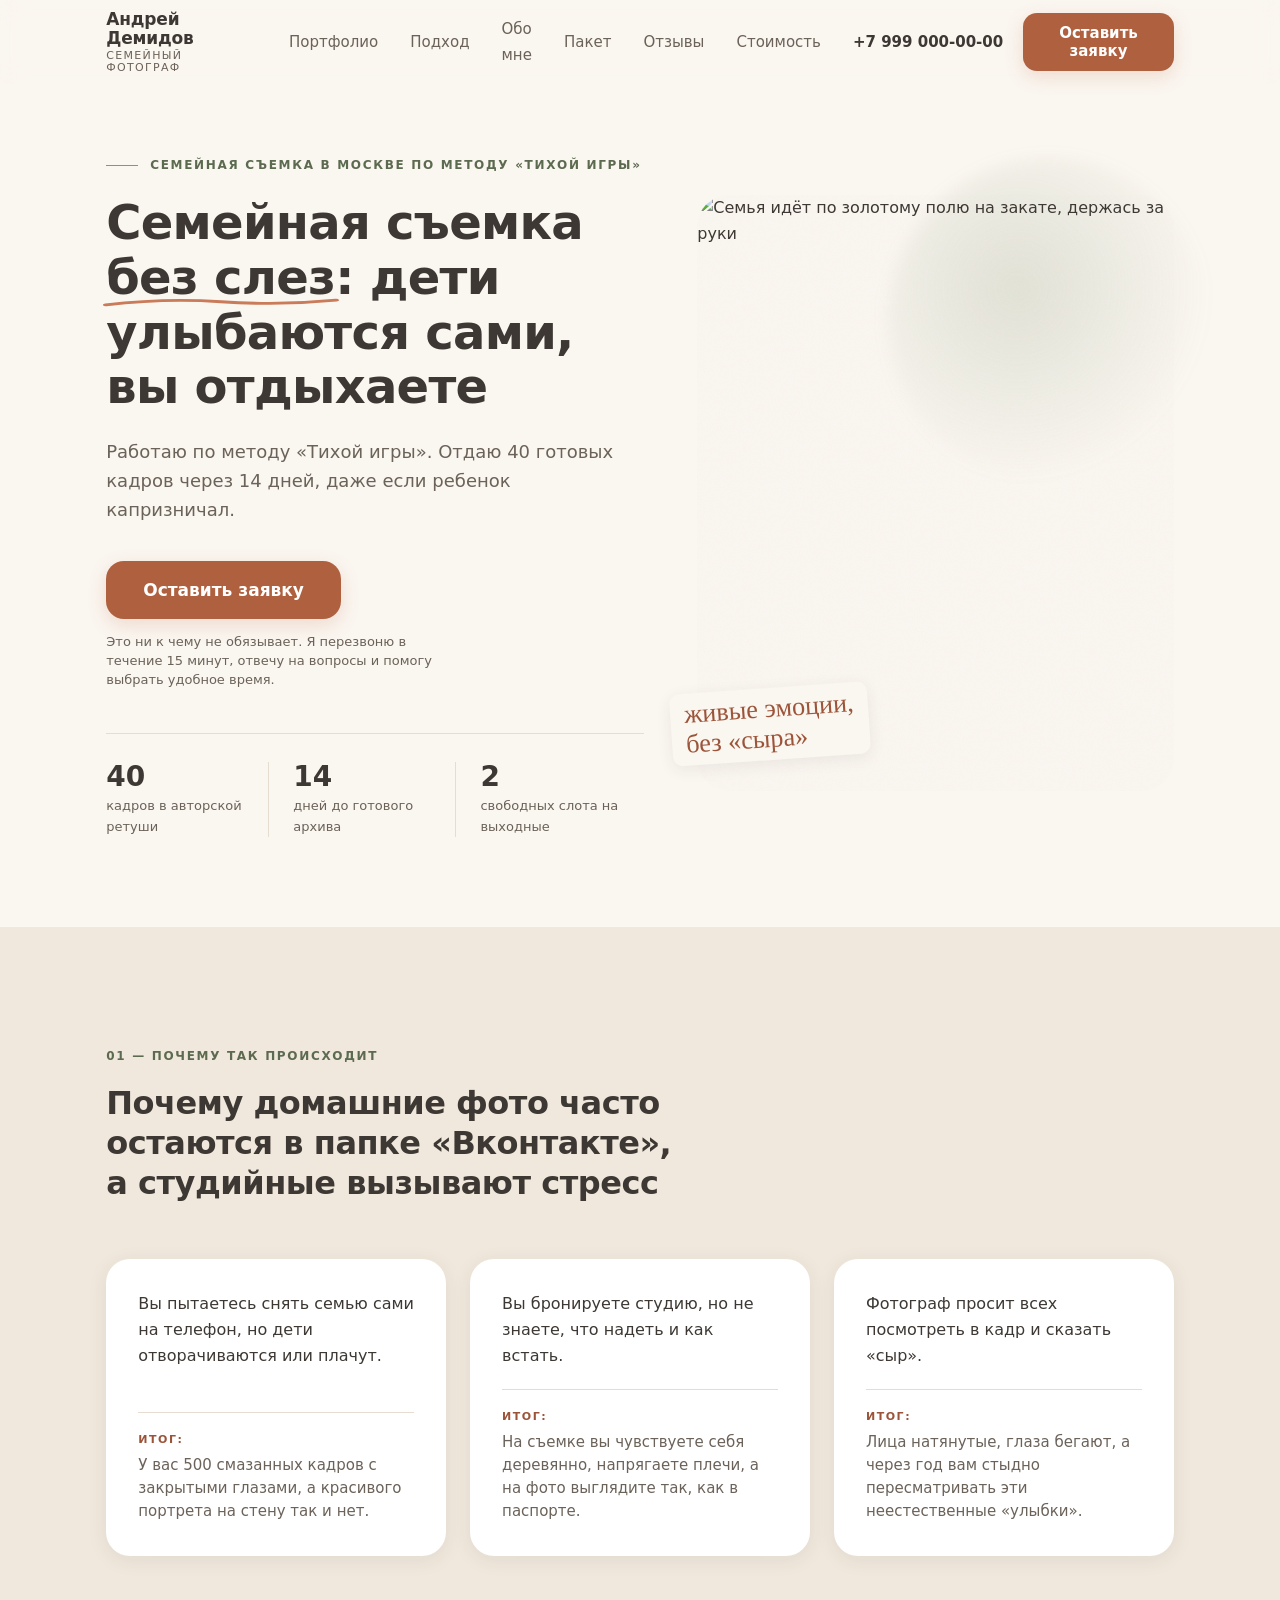
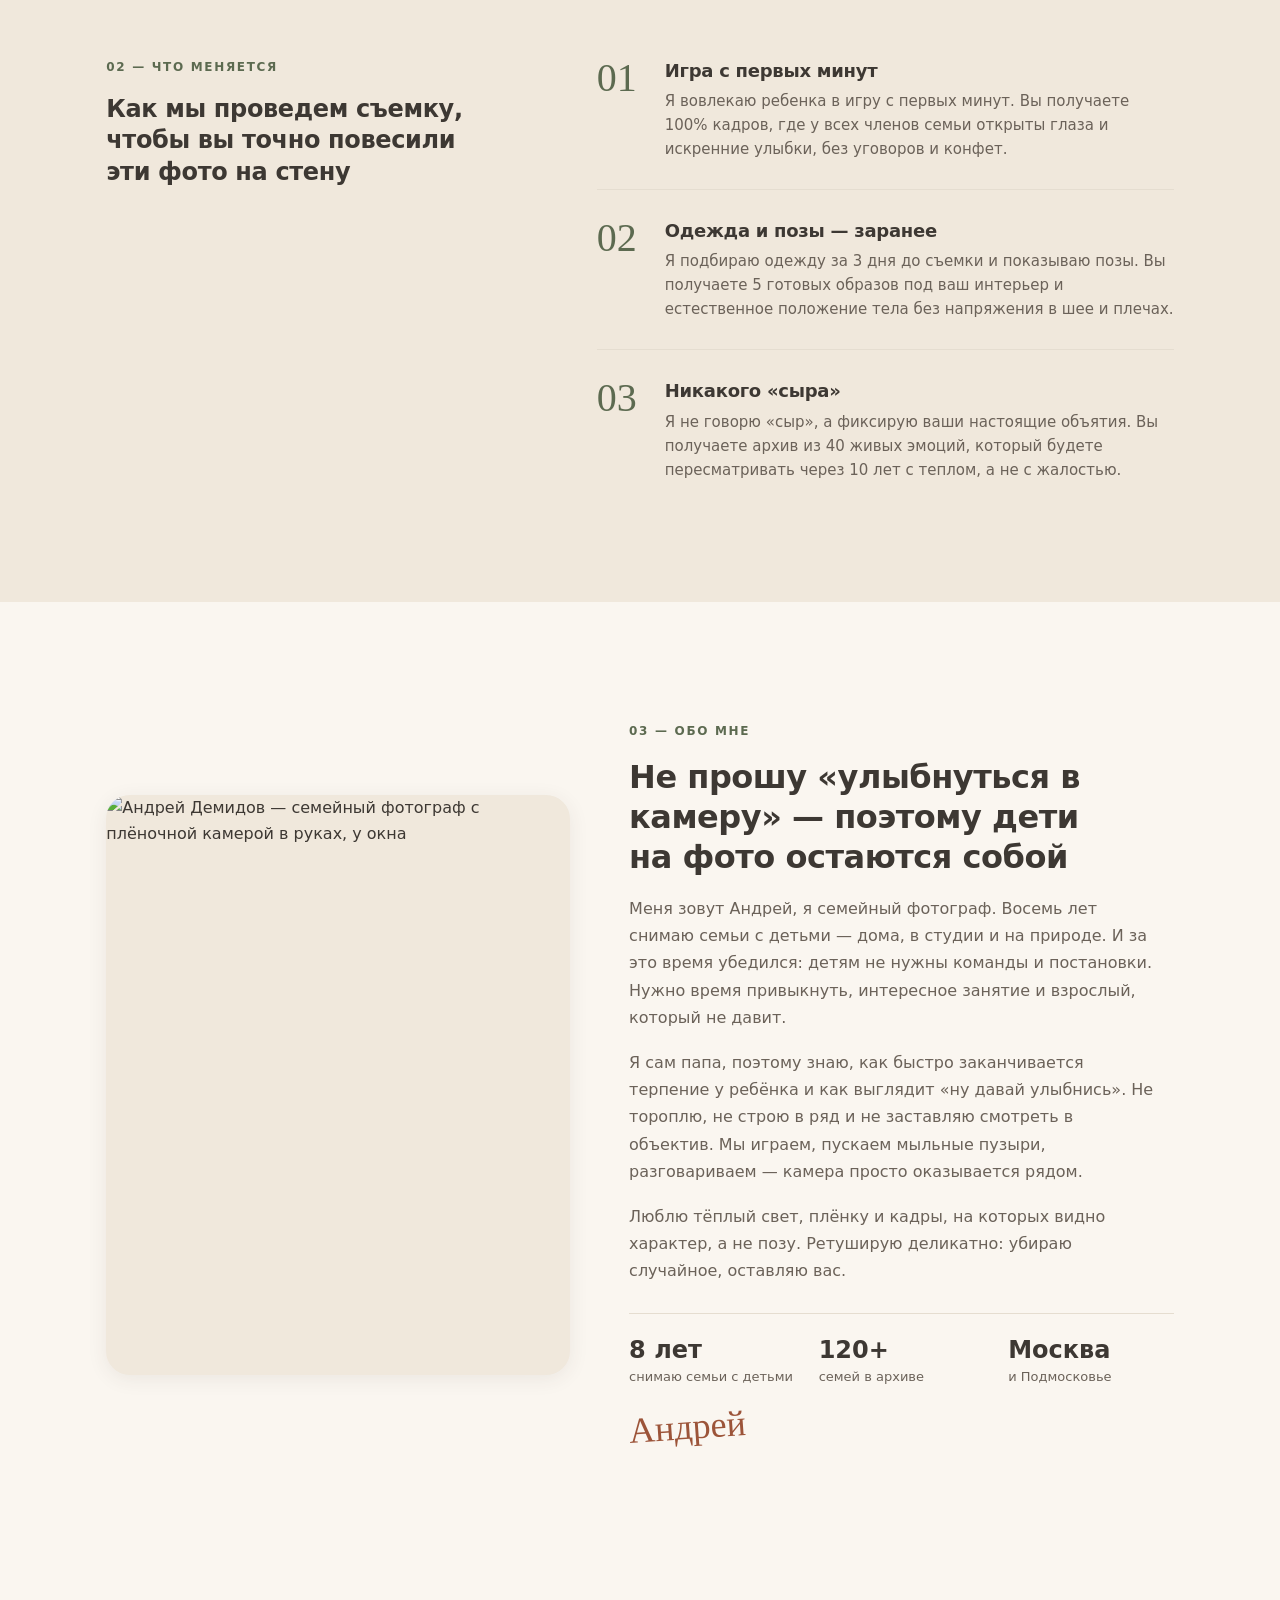
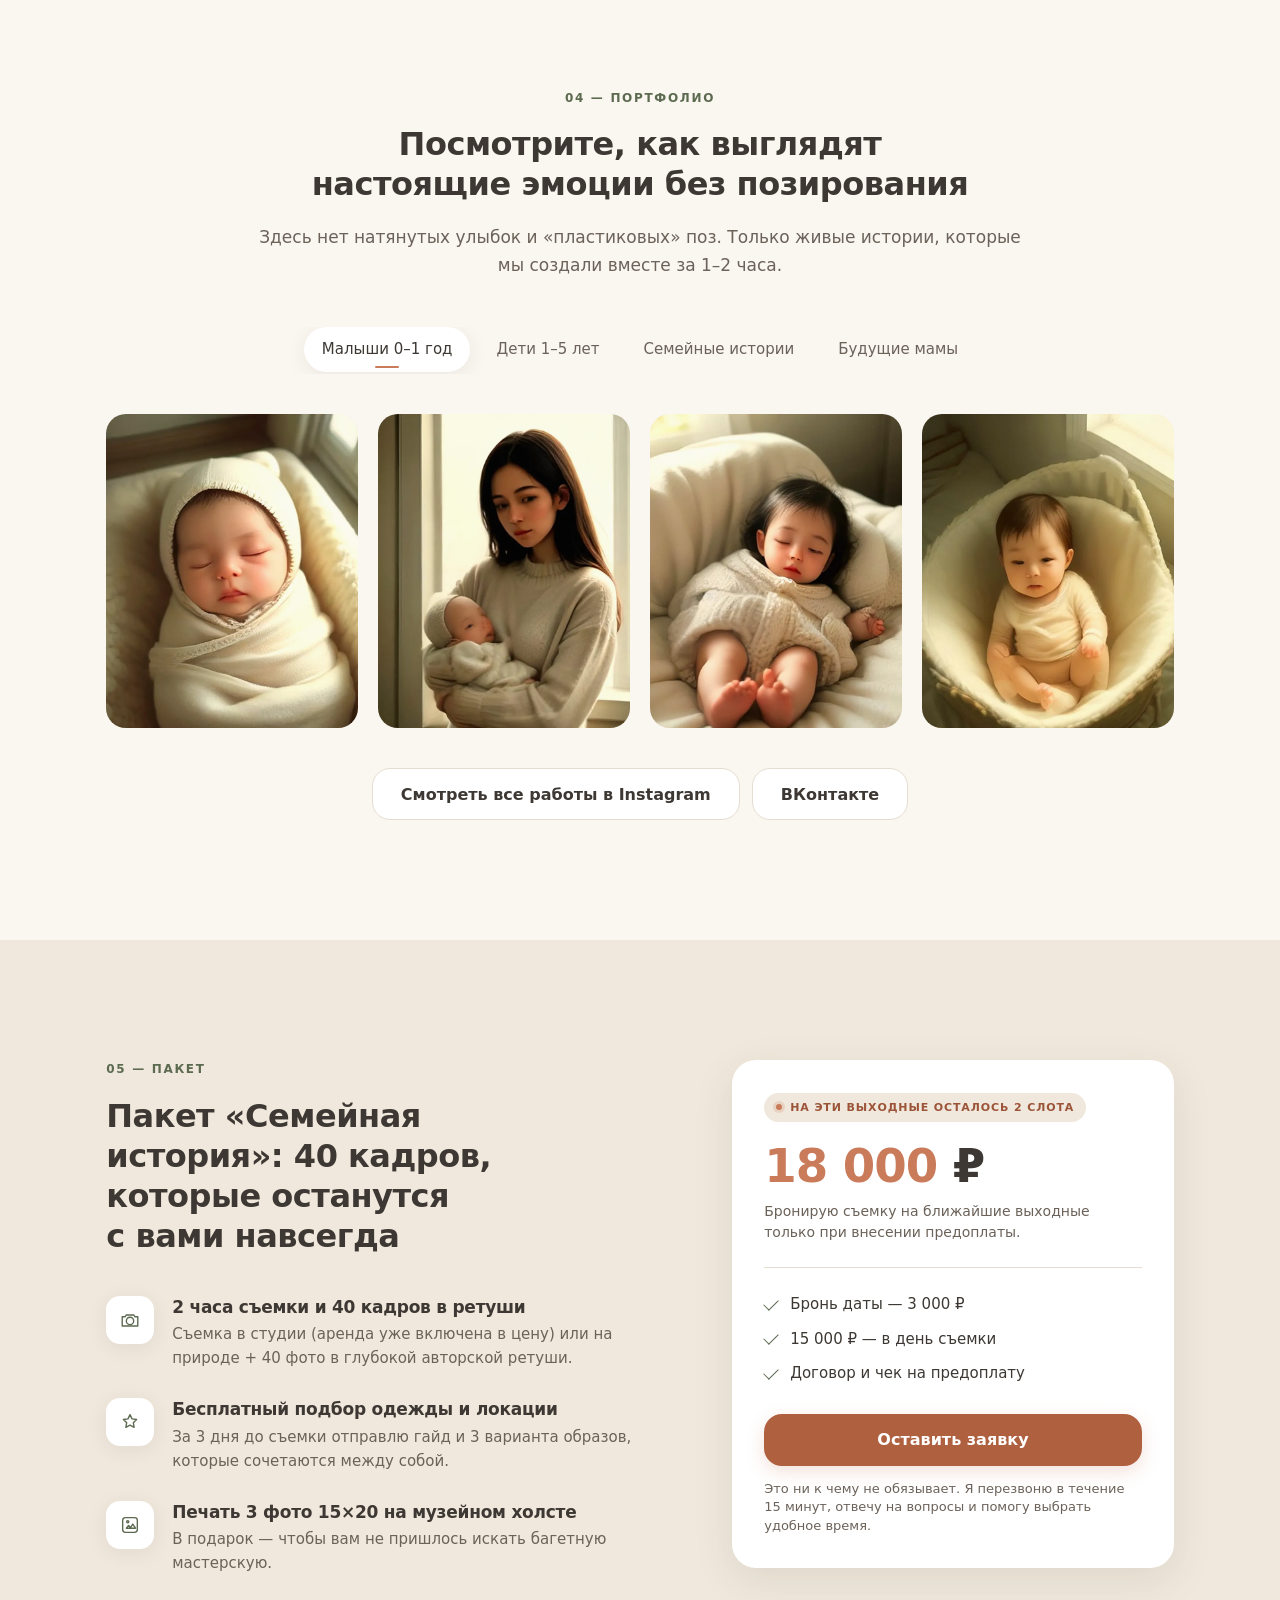
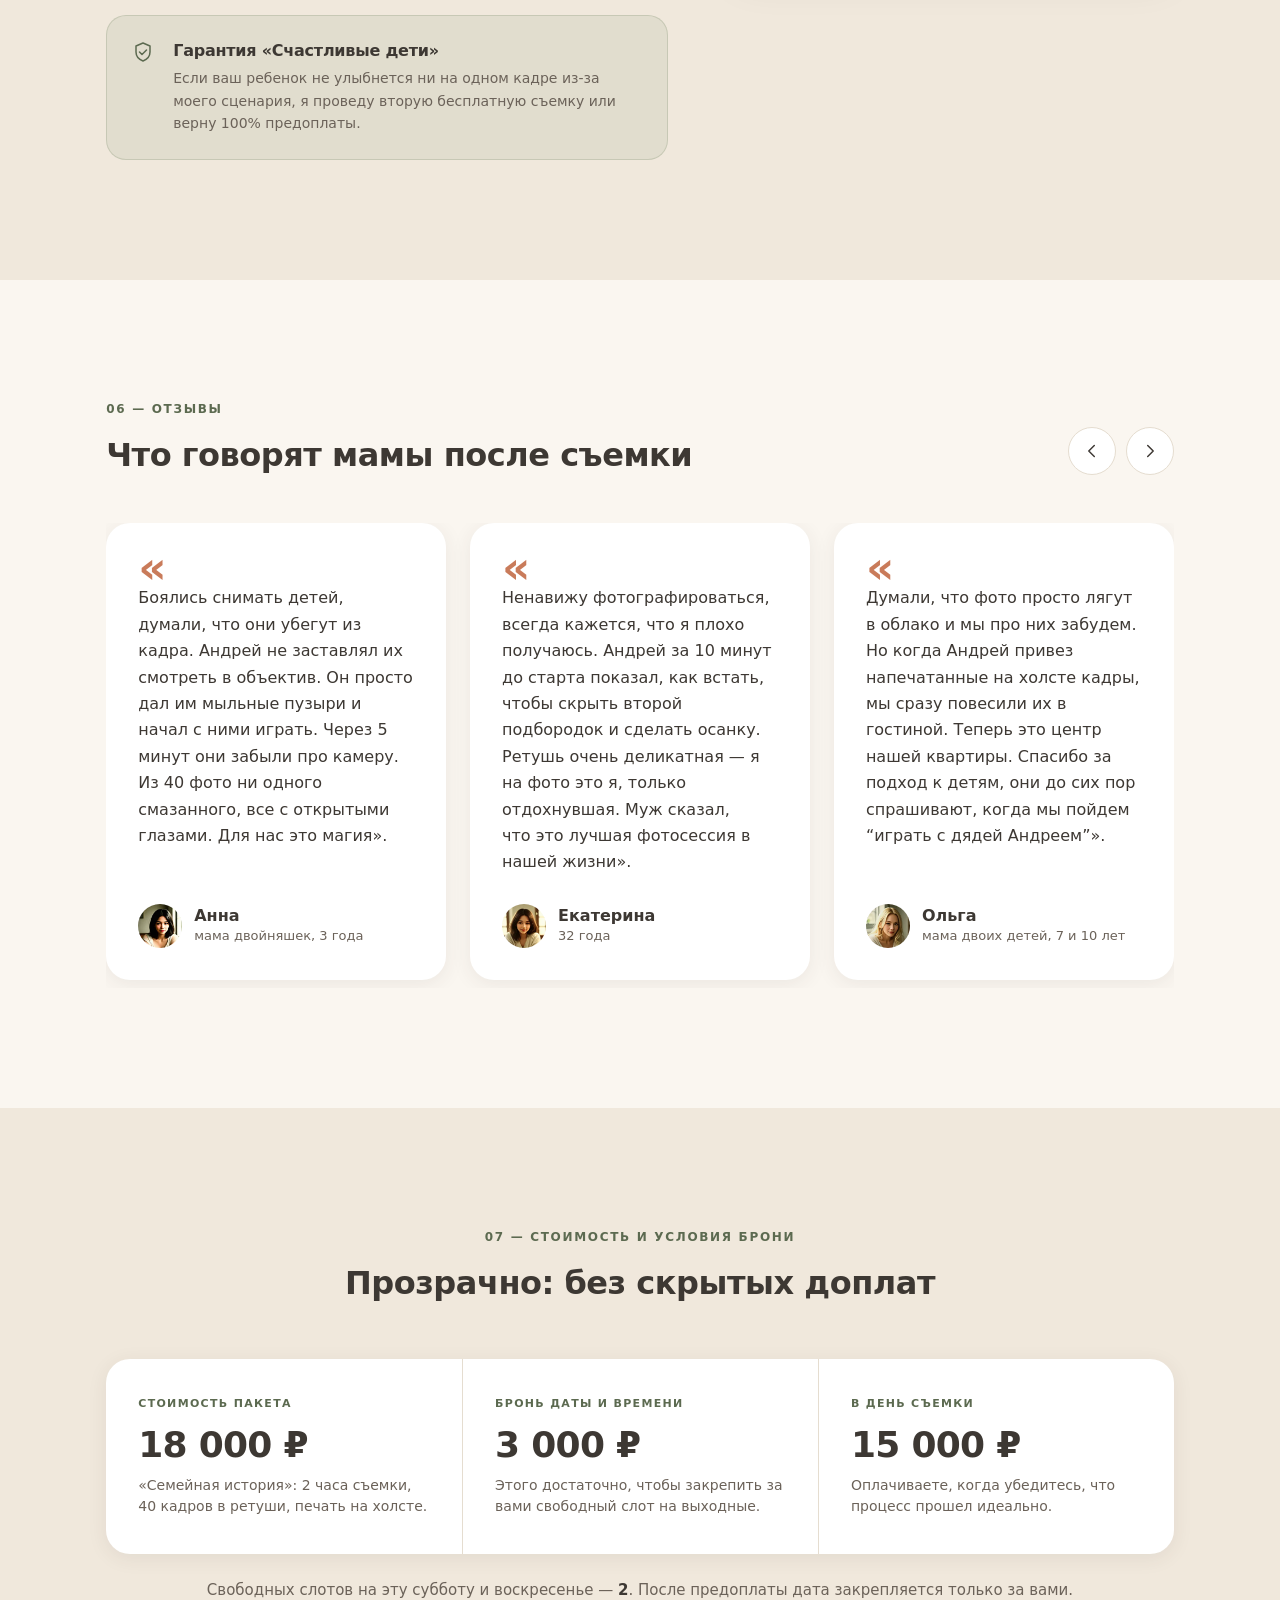
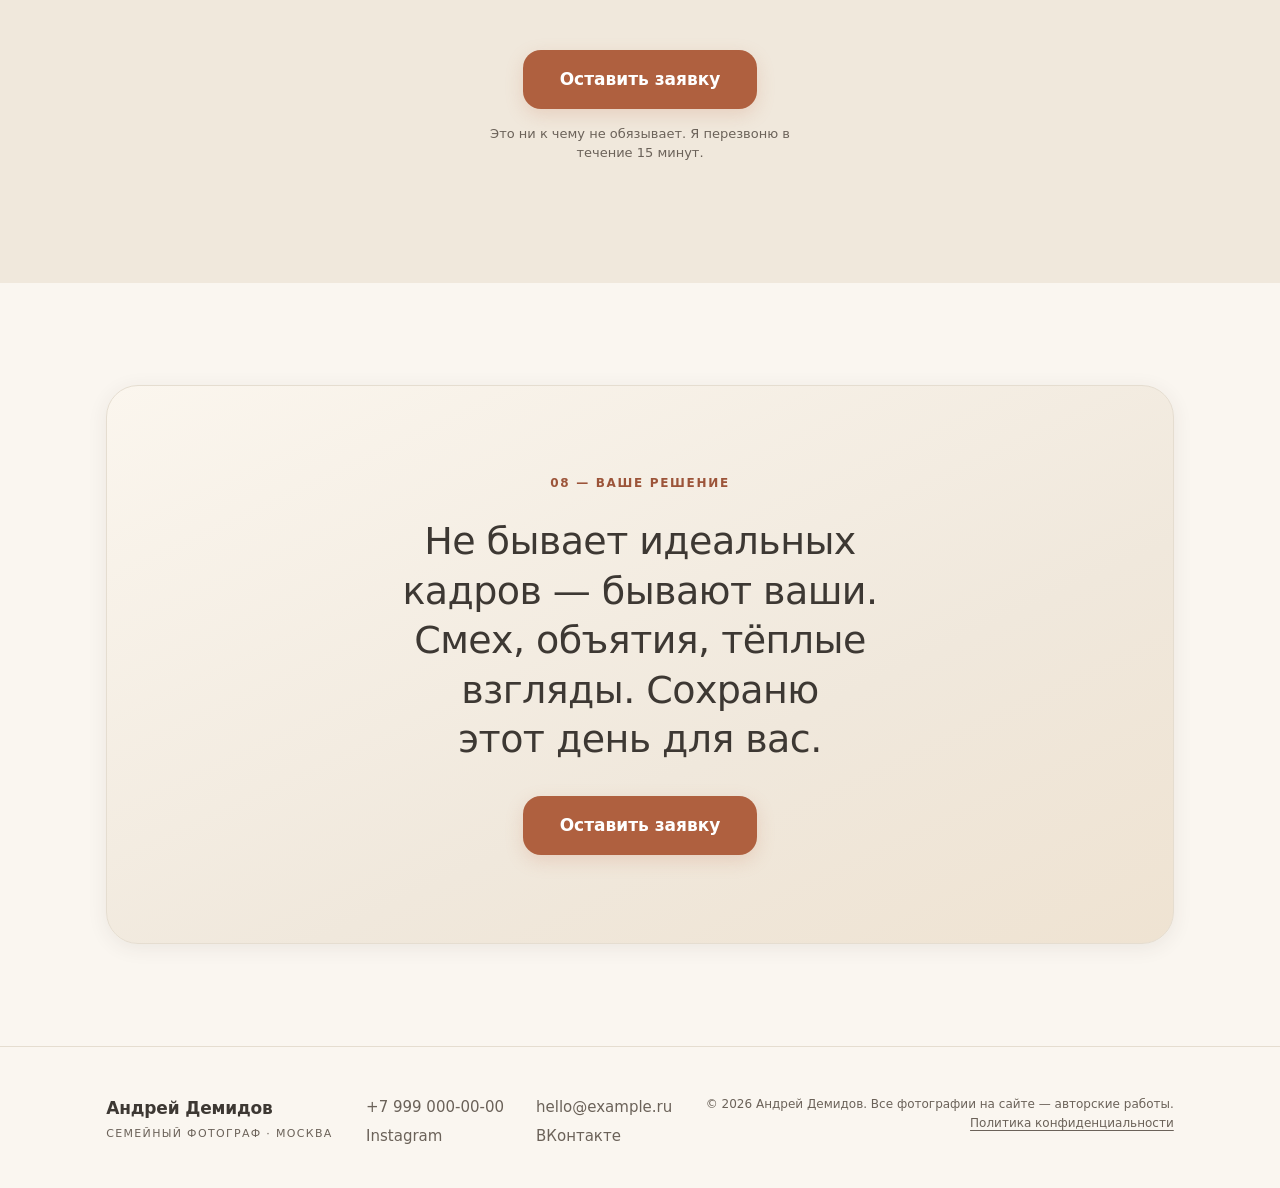
==== commit 920a4b29: "Update index.html" ====
--- a/index.html
+++ b/index.html
@@ -100,7 +100,7 @@
         <div class="hero__media">
           <picture>
             <source srcset="assets/img/hero-main.webp" type="image/webp">
-            <img src="assets/img/hero-main.jpg" alt="Семья идёт по золотому полю на закате, держась за руки" width="1080" height="1350" fetchpriority="high" decoding="async">
+            <img src="hero-main.jpg" alt="Семья идёт по золотому полю на закате, держась за руки" width="1080" height="1350" fetchpriority="high" decoding="async">
           </picture>
           <p class="hero__caption">живые эмоции,<br>без «сыра»</p>
           <span class="hero__blob" aria-hidden="true"></span>
@@ -164,7 +164,7 @@
         <div class="about__media">
           <picture>
             <source srcset="assets/img/about-andrey.webp" type="image/webp">
-            <img src="assets/img/about-andrey.jpg" alt="Андрей Демидов — семейный фотограф с плёночной камерой в руках, у окна" width="760" height="950" loading="lazy" decoding="async">
+            <img src="about-andrey.jpg" alt="Андрей Демидов — семейный фотограф с плёночной камерой в руках, у окна" width="760" height="950" loading="lazy" decoding="async">
           </picture>
         </div>
 
@@ -212,29 +212,29 @@
             <div class="gallery gallery--4">
               <figure class="shot">
                 <picture>
-                  <source srcset="assets/img/baby-1.webp" type="image/webp">
-                  <img src="assets/img/baby-1.jpg" alt="Новорожденный малыш спит в кремовом вязаном пледе" width="720" height="900" loading="lazy" decoding="async">
+                  <source srcset="baby-1.webp" type="image/webp">
+                  <img src="baby-1.jpg" alt="Новорожденный малыш спит в кремовом вязаном пледе" width="720" height="900" loading="lazy" decoding="async">
                 </picture>
                 <figcaption class="shot__caption"><span>Безопасные позы</span>Работаю в ритме ребенка — между кормлениями и сном</figcaption>
               </figure>
               <figure class="shot">
                 <picture>
-                  <source srcset="assets/img/baby-2.webp" type="image/webp">
-                  <img src="assets/img/baby-2.jpg" alt="Мама держит трехмесячного малыша у окна" width="720" height="900" loading="lazy" decoding="async">
+                  <source srcset="baby-2.webp" type="image/webp">
+                  <img src="baby-2.jpg" alt="Мама держит трехмесячного малыша у окна" width="720" height="900" loading="lazy" decoding="async">
                 </picture>
                 <figcaption class="shot__caption"><span>Безопасные позы</span>Работаю в ритме ребенка — между кормлениями и сном</figcaption>
               </figure>
               <figure class="shot">
                 <picture>
-                  <source srcset="assets/img/baby-3.webp" type="image/webp">
-                  <img src="assets/img/baby-3.jpg" alt="Маленькие ножки малыша выглядывают из вязаного пледа" width="720" height="900" loading="lazy" decoding="async">
+                  <source srcset="baby-3.webp" type="image/webp">
+                  <img src="baby-3.jpg" alt="Маленькие ножки малыша выглядывают из вязаного пледа" width="720" height="900" loading="lazy" decoding="async">
                 </picture>
                 <figcaption class="shot__caption"><span>Безопасные позы</span>Работаю в ритме ребенка — между кормлениями и сном</figcaption>
               </figure>
               <figure class="shot">
                 <picture>
-                  <source srcset="assets/img/baby-4.webp" type="image/webp">
-                  <img src="assets/img/baby-4.jpg" alt="Малыш сидит в вязаной корзине на кровати при мягком утреннем свете" width="720" height="900" loading="lazy" decoding="async">
+                  <source srcset="baby-4.webp" type="image/webp">
+                  <img src="baby-4.jpg" alt="Малыш сидит в вязаной корзине на кровати при мягком утреннем свете" width="720" height="900" loading="lazy" decoding="async">
                 </picture>
                 <figcaption class="shot__caption"><span>Безопасные позы</span>Работаю в ритме ребенка — между кормлениями и сном</figcaption>
               </figure>
@@ -247,29 +247,29 @@
             <div class="gallery gallery--4">
               <figure class="shot">
                 <picture>
-                  <source srcset="assets/img/kid-1.webp" type="image/webp">
-                  <img src="assets/img/kid-1.jpg" alt="Ребенок в горчичной куртке бежит по осенней аллее в золотом свете" width="720" height="900" loading="lazy" decoding="async">
+                  <source srcset="kid-1.webp" type="image/webp">
+                  <img src="kid-1.jpg" alt="Ребенок в горчичной куртке бежит по осенней аллее в золотом свете" width="720" height="900" loading="lazy" decoding="async">
                 </picture>
                 <figcaption class="shot__caption"><span>«Тихая игра»</span>Дети бегают, смеются и забывают про камеру через 5 минут</figcaption>
               </figure>
               <figure class="shot">
                 <picture>
-                  <source srcset="assets/img/kid-2.webp" type="image/webp">
-                  <img src="assets/img/kid-2.jpg" alt="Девочка ловит мыльные пузыри в саду" width="720" height="900" loading="lazy" decoding="async">
+                  <source srcset="kid-2.webp" type="image/webp">
+                  <img src="kid-2.jpg" alt="Девочка ловит мыльные пузыри в саду" width="720" height="900" loading="lazy" decoding="async">
                 </picture>
                 <figcaption class="shot__caption"><span>«Тихая игра»</span>Дети бегают, смеются и забывают про камеру через 5 минут</figcaption>
               </figure>
               <figure class="shot">
                 <picture>
-                  <source srcset="assets/img/kid-3.webp" type="image/webp">
-                  <img src="assets/img/kid-3.jpg" alt="Ребенок прыгает на кровати в светлой спальне" width="720" height="900" loading="lazy" decoding="async">
+                  <source srcset="kid-3.webp" type="image/webp">
+                  <img src="kid-3.jpg" alt="Ребенок прыгает на кровати в светлой спальне" width="720" height="900" loading="lazy" decoding="async">
                 </picture>
                 <figcaption class="shot__caption"><span>«Тихая игра»</span>Дети бегают, смеются и забывают про камеру через 5 минут</figcaption>
               </figure>
               <figure class="shot">
                 <picture>
-                  <source srcset="assets/img/kid-4.webp" type="image/webp">
-                  <img src="assets/img/kid-4.jpg" alt="Малыш выглядывает из-за льняной шторы" width="720" height="900" loading="lazy" decoding="async">
+                  <source srcset="kid-4.webp" type="image/webp">
+                  <img src="kid-4.jpg" alt="Малыш выглядывает из-за льняной шторы" width="720" height="900" loading="lazy" decoding="async">
                 </picture>
                 <figcaption class="shot__caption"><span>«Тихая игра»</span>Дети бегают, смеются и забывают про камеру через 5 минут</figcaption>
               </figure>
@@ -282,29 +282,29 @@
             <div class="gallery gallery--4">
               <figure class="shot">
                 <picture>
-                  <source srcset="assets/img/family-1.webp" type="image/webp">
-                  <img src="assets/img/family-1.jpg" alt="Мама обнимает двоих детей на кровати у окна" width="720" height="900" loading="lazy" decoding="async">
+                  <source srcset="family-1.webp" type="image/webp">
+                  <img src="family-1.jpg" alt="Мама обнимает двоих детей на кровати у окна" width="720" height="900" loading="lazy" decoding="async">
                 </picture>
                 <figcaption class="shot__caption"><span>Настоящие объятия</span>Без команд «посмотрите сюда»</figcaption>
               </figure>
               <figure class="shot">
                 <picture>
-                  <source srcset="assets/img/family-2.webp" type="image/webp">
-                  <img src="assets/img/family-2.jpg" alt="Папа и дочь идут по аллее на закате, вид со спины" width="720" height="900" loading="lazy" decoding="async">
+                  <source srcset="family-2.webp" type="image/webp">
+                  <img src="family-2.jpg" alt="Папа и дочь идут по аллее на закате, вид со спины" width="720" height="900" loading="lazy" decoding="async">
                 </picture>
                 <figcaption class="shot__caption"><span>Настоящие объятия</span>Без команд «посмотрите сюда»</figcaption>
               </figure>
               <figure class="shot">
                 <picture>
-                  <source srcset="assets/img/family-3.webp" type="image/webp">
-                  <img src="assets/img/family-3.jpg" alt="Папа держит дочку на руках в поле на закате" width="720" height="900" loading="lazy" decoding="async">
+                  <source srcset="family-3.webp" type="image/webp">
+                  <img src="family-3.jpg" alt="Папа держит дочку на руках в поле на закате" width="720" height="900" loading="lazy" decoding="async">
                 </picture>
                 <figcaption class="shot__caption"><span>Настоящие объятия</span>Без команд «посмотрите сюда»</figcaption>
               </figure>
               <figure class="shot">
                 <picture>
-                  <source srcset="assets/img/family-4.webp" type="image/webp">
-                  <img src="assets/img/family-4.jpg" alt="Мама и дочь соприкасаются лбами в тихом объятии" width="720" height="900" loading="lazy" decoding="async">
+                  <source srcset="family-4.webp" type="image/webp">
+                  <img src="family-4.jpg" alt="Мама и дочь соприкасаются лбами в тихом объятии" width="720" height="900" loading="lazy" decoding="async">
                 </picture>
                 <figcaption class="shot__caption"><span>Настоящие объятия</span>Без команд «посмотрите сюда»</figcaption>
               </figure>
@@ -317,22 +317,22 @@
             <div class="gallery gallery--3">
               <figure class="shot">
                 <picture>
-                  <source srcset="assets/img/mama-1.webp" type="image/webp">
-                  <img src="assets/img/mama-1.jpg" alt="Беременная женщина в бежевом платье стоит у окна" width="720" height="900" loading="lazy" decoding="async">
+                  <source srcset="mama-1.webp" type="image/webp">
+                  <img src="mama-1.jpg" alt="Беременная женщина в бежевом платье стоит у окна" width="720" height="900" loading="lazy" decoding="async">
                 </picture>
                 <figcaption class="shot__caption"><span>28–34 недели</span>Бережно и с подбором образа под ваш характер</figcaption>
               </figure>
               <figure class="shot">
                 <picture>
-                  <source srcset="assets/img/mama-2.webp" type="image/webp">
-                  <img src="assets/img/mama-2.jpg" alt="Крупный план живота будущей мамы в мягком свете" width="720" height="900" loading="lazy" decoding="async">
+                  <source srcset="mama-2.webp" type="image/webp">
+                  <img src="mama-2.jpg" alt="Крупный план живота будущей мамы в мягком свете" width="720" height="900" loading="lazy" decoding="async">
                 </picture>
                 <figcaption class="shot__caption"><span>28–34 недели</span>Бережно и с подбором образа под ваш характер</figcaption>
               </figure>
               <figure class="shot">
                 <picture>
-                  <source srcset="assets/img/mama-3.webp" type="image/webp">
-                  <img src="assets/img/mama-3.jpg" alt="Беременная женщина в струящемся платье в золотом поле" width="720" height="900" loading="lazy" decoding="async">
+                  <source srcset="mama-3.webp" type="image/webp">
+                  <img src="mama-3.jpg" alt="Беременная женщина в струящемся платье в золотом поле" width="720" height="900" loading="lazy" decoding="async">
                 </picture>
                 <figcaption class="shot__caption"><span>28–34 недели</span>Бережно и с подбором образа под ваш характер</figcaption>
               </figure>
@@ -343,8 +343,8 @@
         <!-- Видео со съемки: временно скрыто. Вернуть — убрать атрибут hidden. -->
         <figure class="video" hidden>
           <picture>
-            <source srcset="assets/img/video-poster.webp" type="image/webp">
-            <img src="assets/img/video-poster.jpg" alt="Кадр со съёмки: мягкий свет у окна и камера на штативе" width="1280" height="720" loading="lazy" decoding="async">
+            <source srcset="video-poster.webp" type="image/webp">
+            <img src="video-poster.jpg" alt="Кадр со съёмки: мягкий свет у окна и камера на штативе" width="1280" height="720" loading="lazy" decoding="async">
           </picture>
           <figcaption class="video__caption">«Так проходит моя съемка: без команд “не двигайся”, только живое общение»</figcaption>
           <button class="video__play" type="button" data-open-video aria-label="Смотреть 15-секундный ролик со съемки">
@@ -448,8 +448,8 @@
             <footer class="review__author">
               <span class="review__avatar" aria-hidden="true">
                 <picture>
-                  <source srcset="assets/img/avatar-anna.webp" type="image/webp">
-                  <img src="assets/img/avatar-anna.jpg" alt="" width="160" height="160" loading="lazy" decoding="async">
+                  <source srcset="avatar-anna.webp" type="image/webp">
+                  <img src="avatar-anna.jpg" alt="" width="160" height="160" loading="lazy" decoding="async">
                 </picture>
               </span>
               <span><span class="review__name">Анна</span><span class="review__role">мама двойняшек, 3 года</span></span>
@@ -461,8 +461,8 @@
             <footer class="review__author">
               <span class="review__avatar" aria-hidden="true">
                 <picture>
-                  <source srcset="assets/img/avatar-ekaterina.webp" type="image/webp">
-                  <img src="assets/img/avatar-ekaterina.jpg" alt="" width="160" height="160" loading="lazy" decoding="async">
+                  <source srcset="avatar-ekaterina.webp" type="image/webp">
+                  <img src="avatar-ekaterina.jpg" alt="" width="160" height="160" loading="lazy" decoding="async">
                 </picture>
               </span>
               <span><span class="review__name">Екатерина</span><span class="review__role">32 года</span></span>
@@ -474,8 +474,8 @@
             <footer class="review__author">
               <span class="review__avatar" aria-hidden="true">
                 <picture>
-                  <source srcset="assets/img/avatar-olga.webp" type="image/webp">
-                  <img src="assets/img/avatar-olga.jpg" alt="" width="160" height="160" loading="lazy" decoding="async">
+                  <source srcset="avatar-olga.webp" type="image/webp">
+                  <img src="avatar-olga.jpg" alt="" width="160" height="160" loading="lazy" decoding="async">
                 </picture>
               </span>
               <span><span class="review__name">Ольга</span><span class="review__role">мама двоих детей, 7 и 10 лет</span></span>
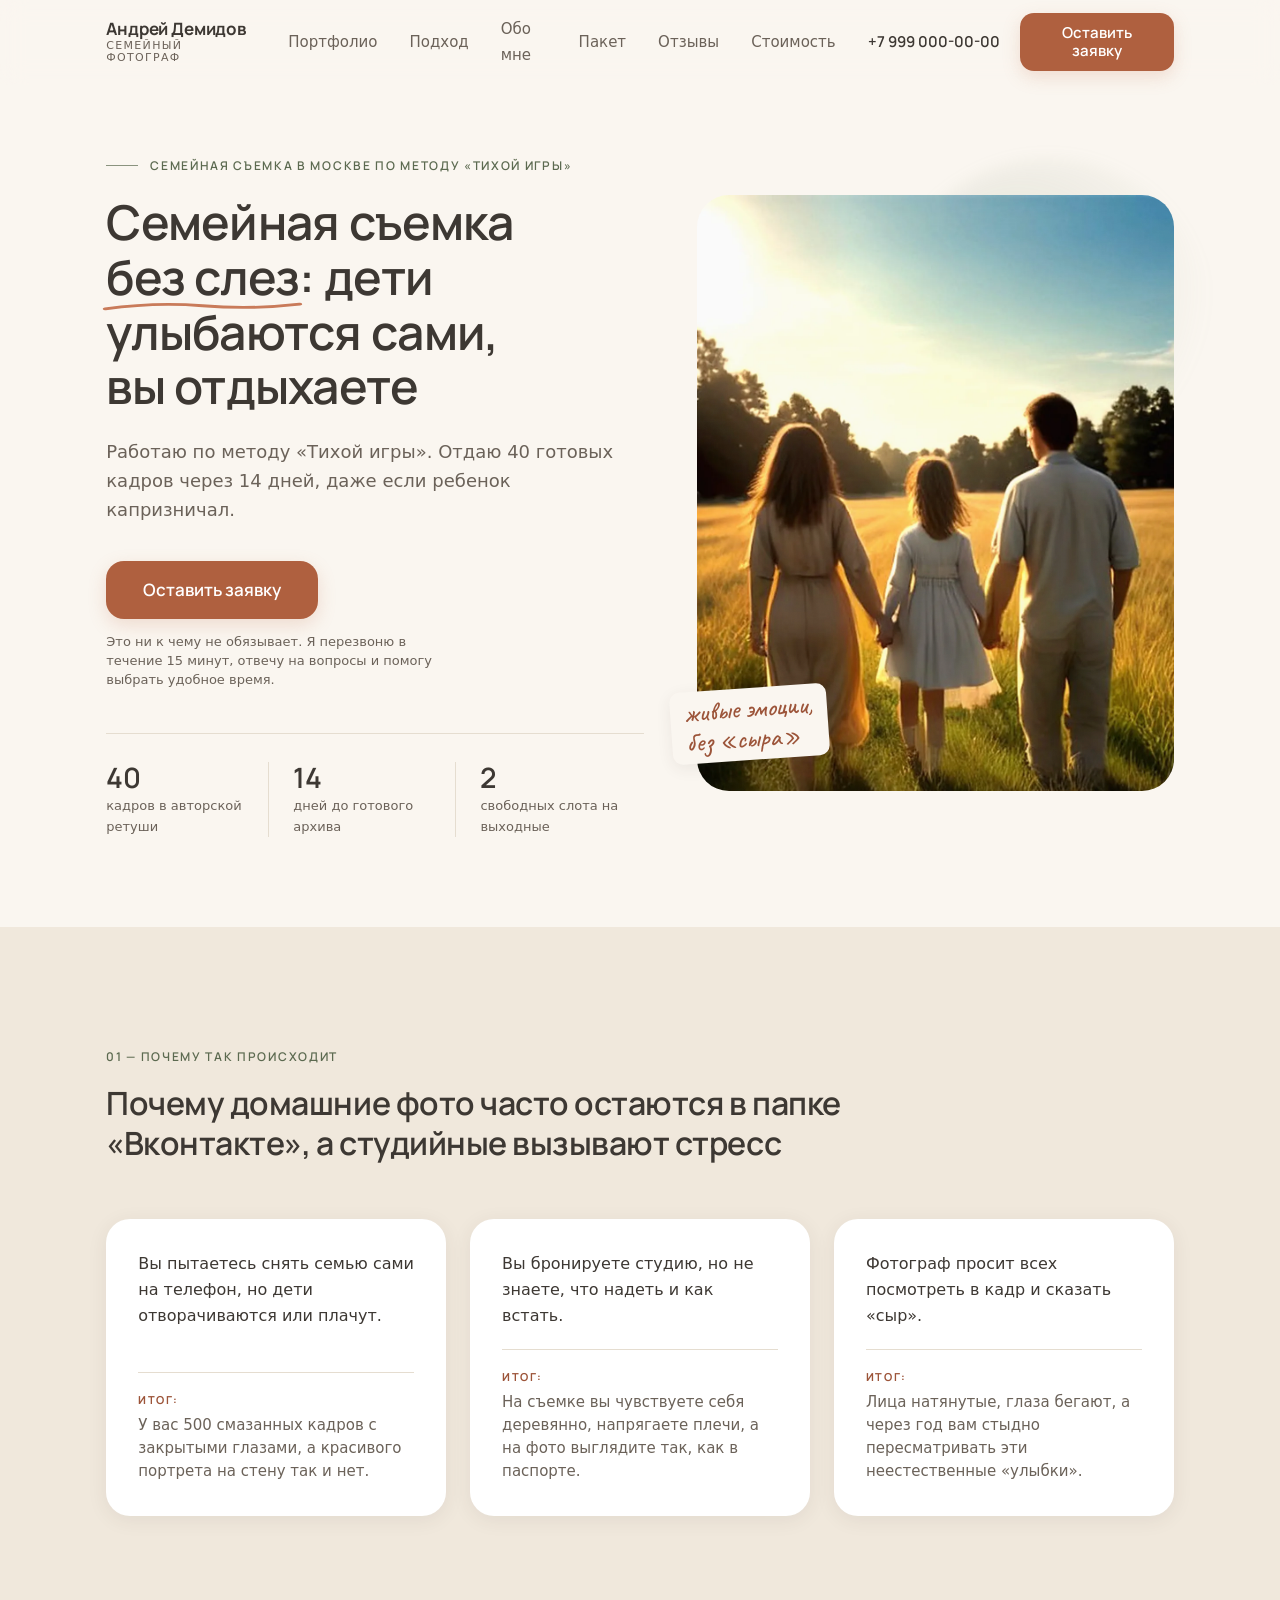
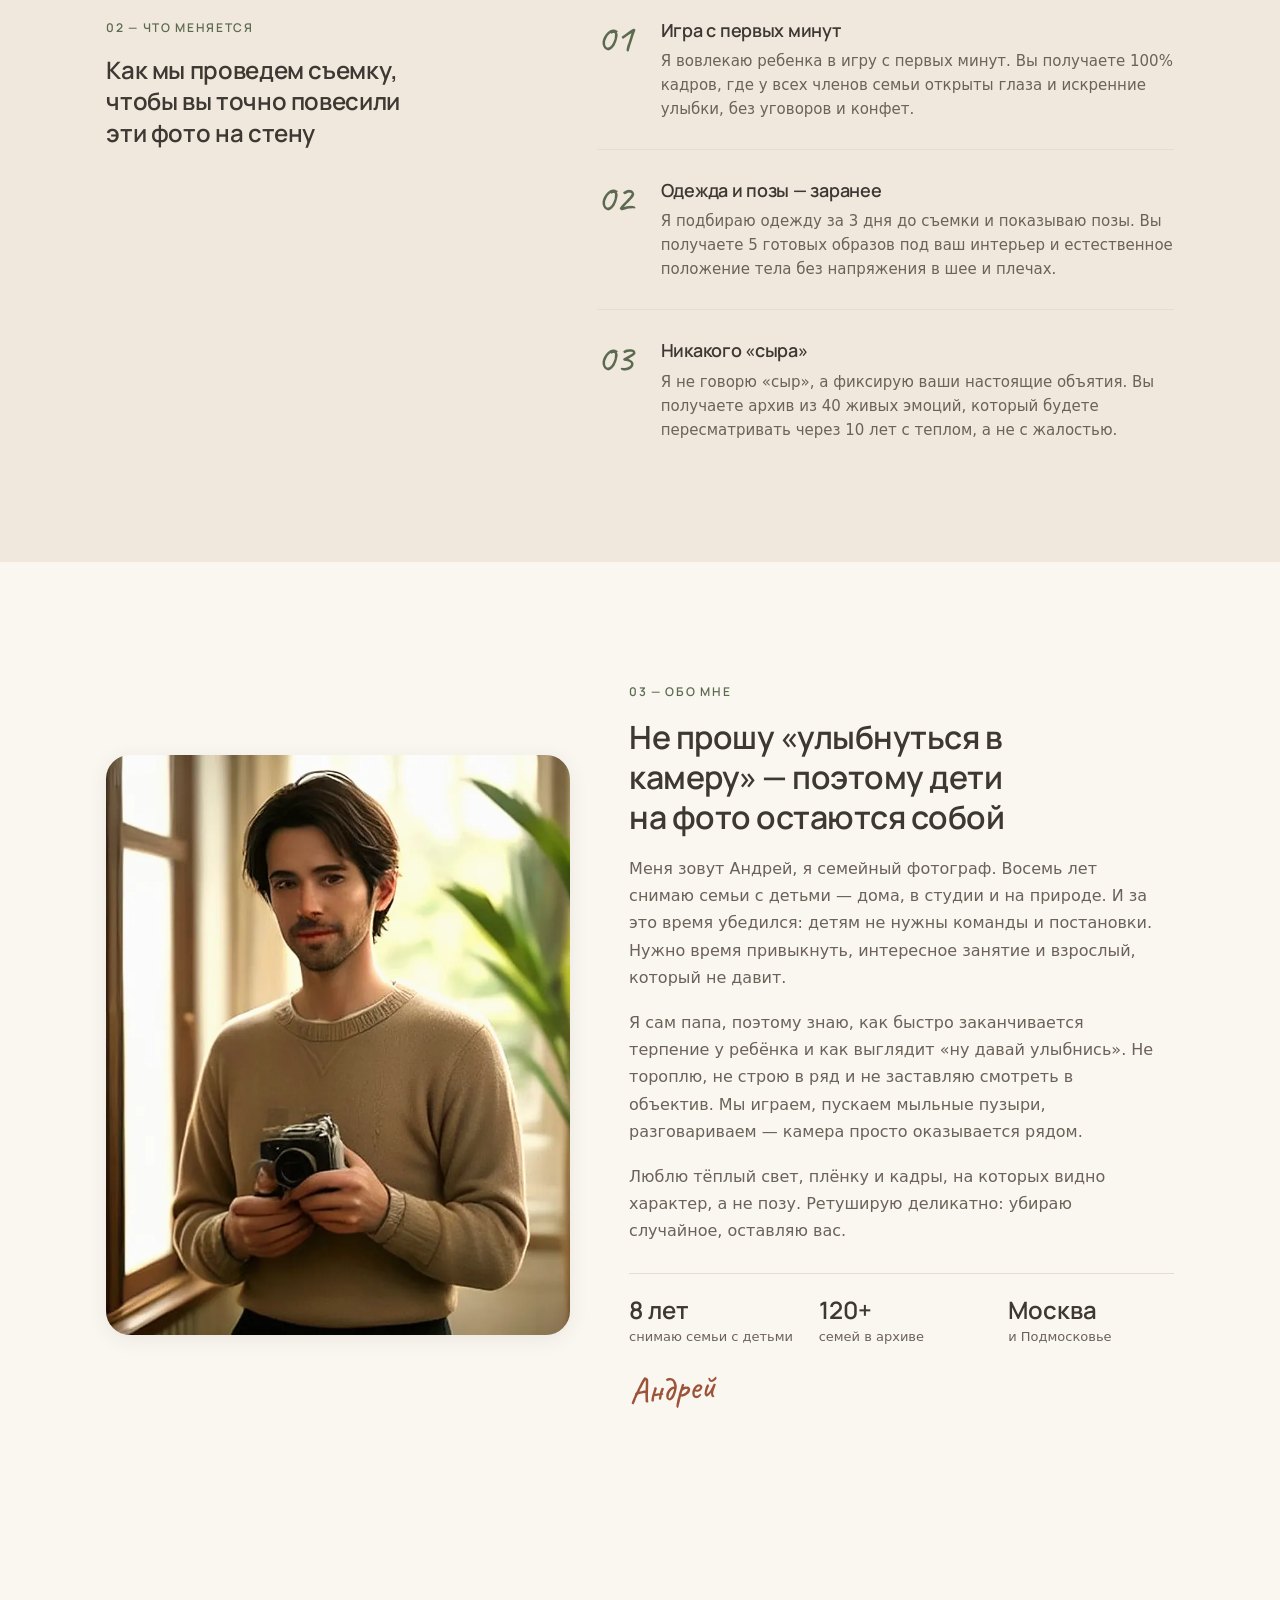
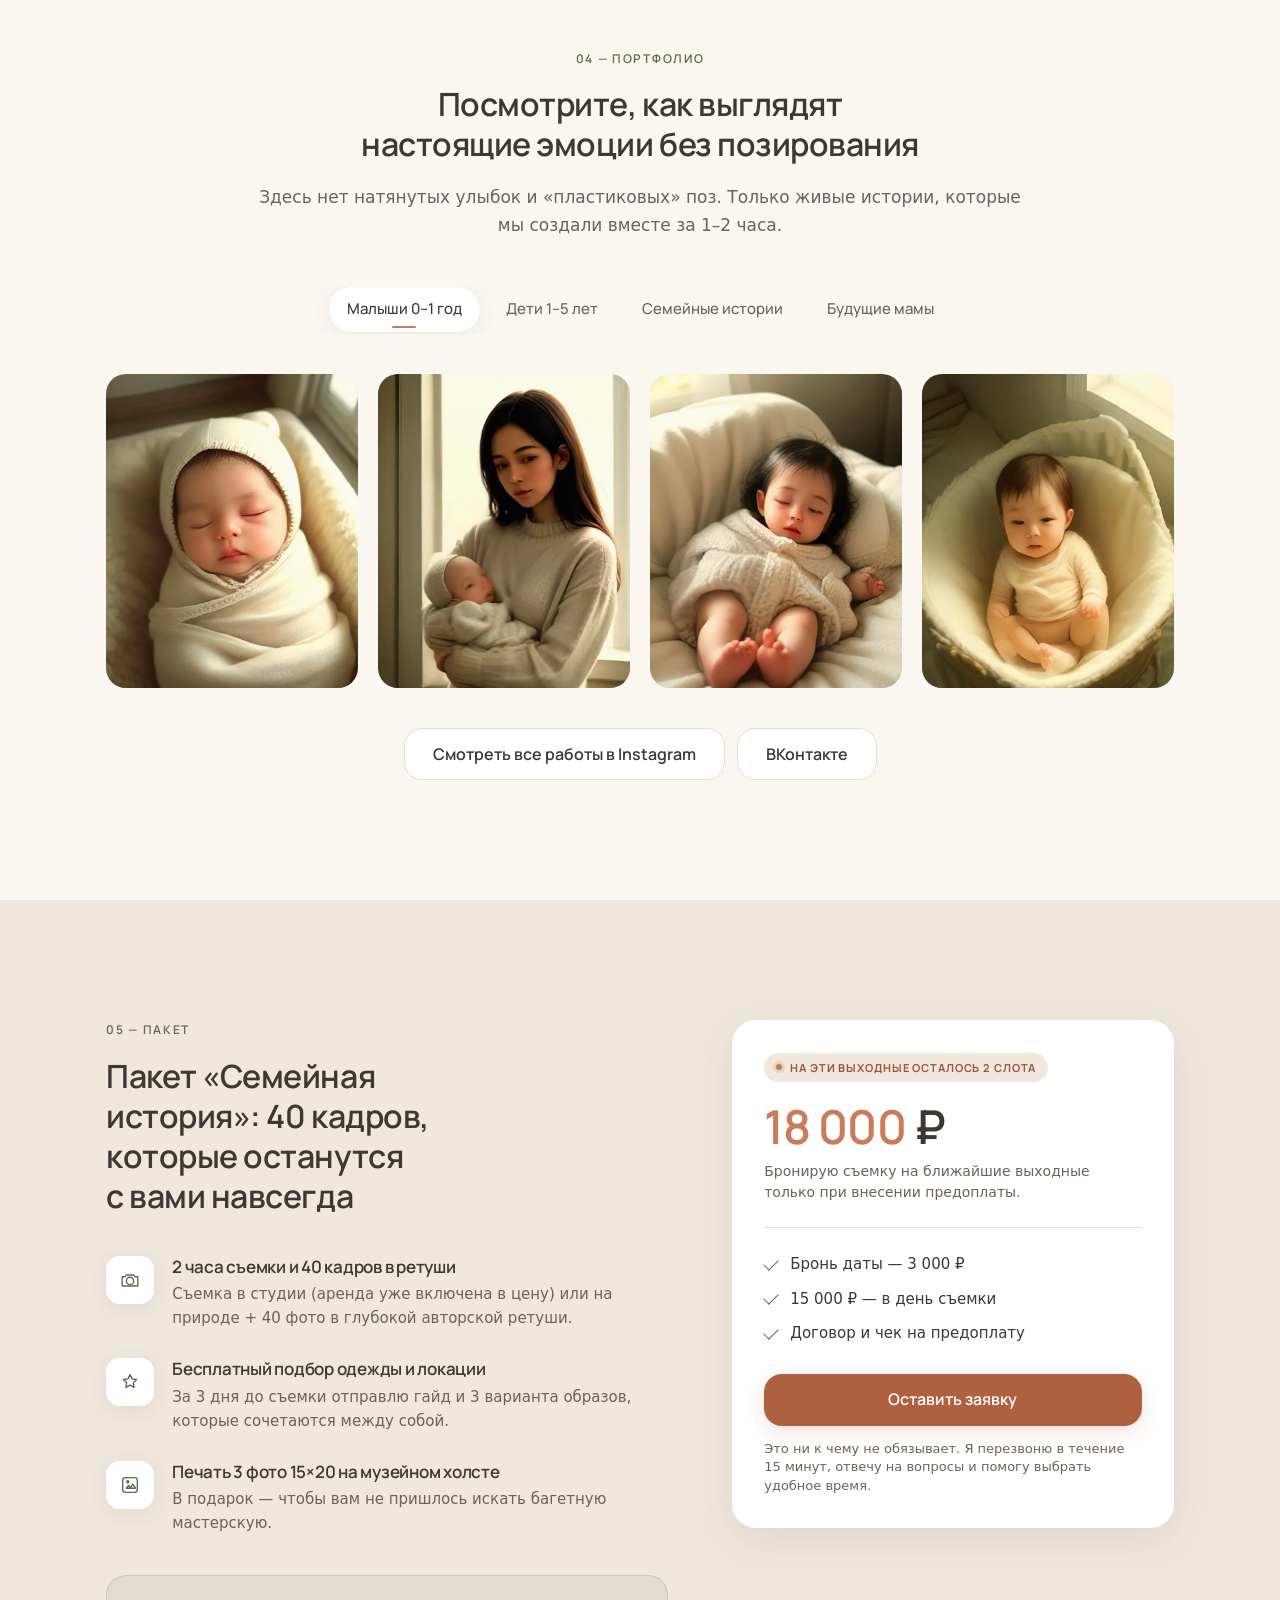
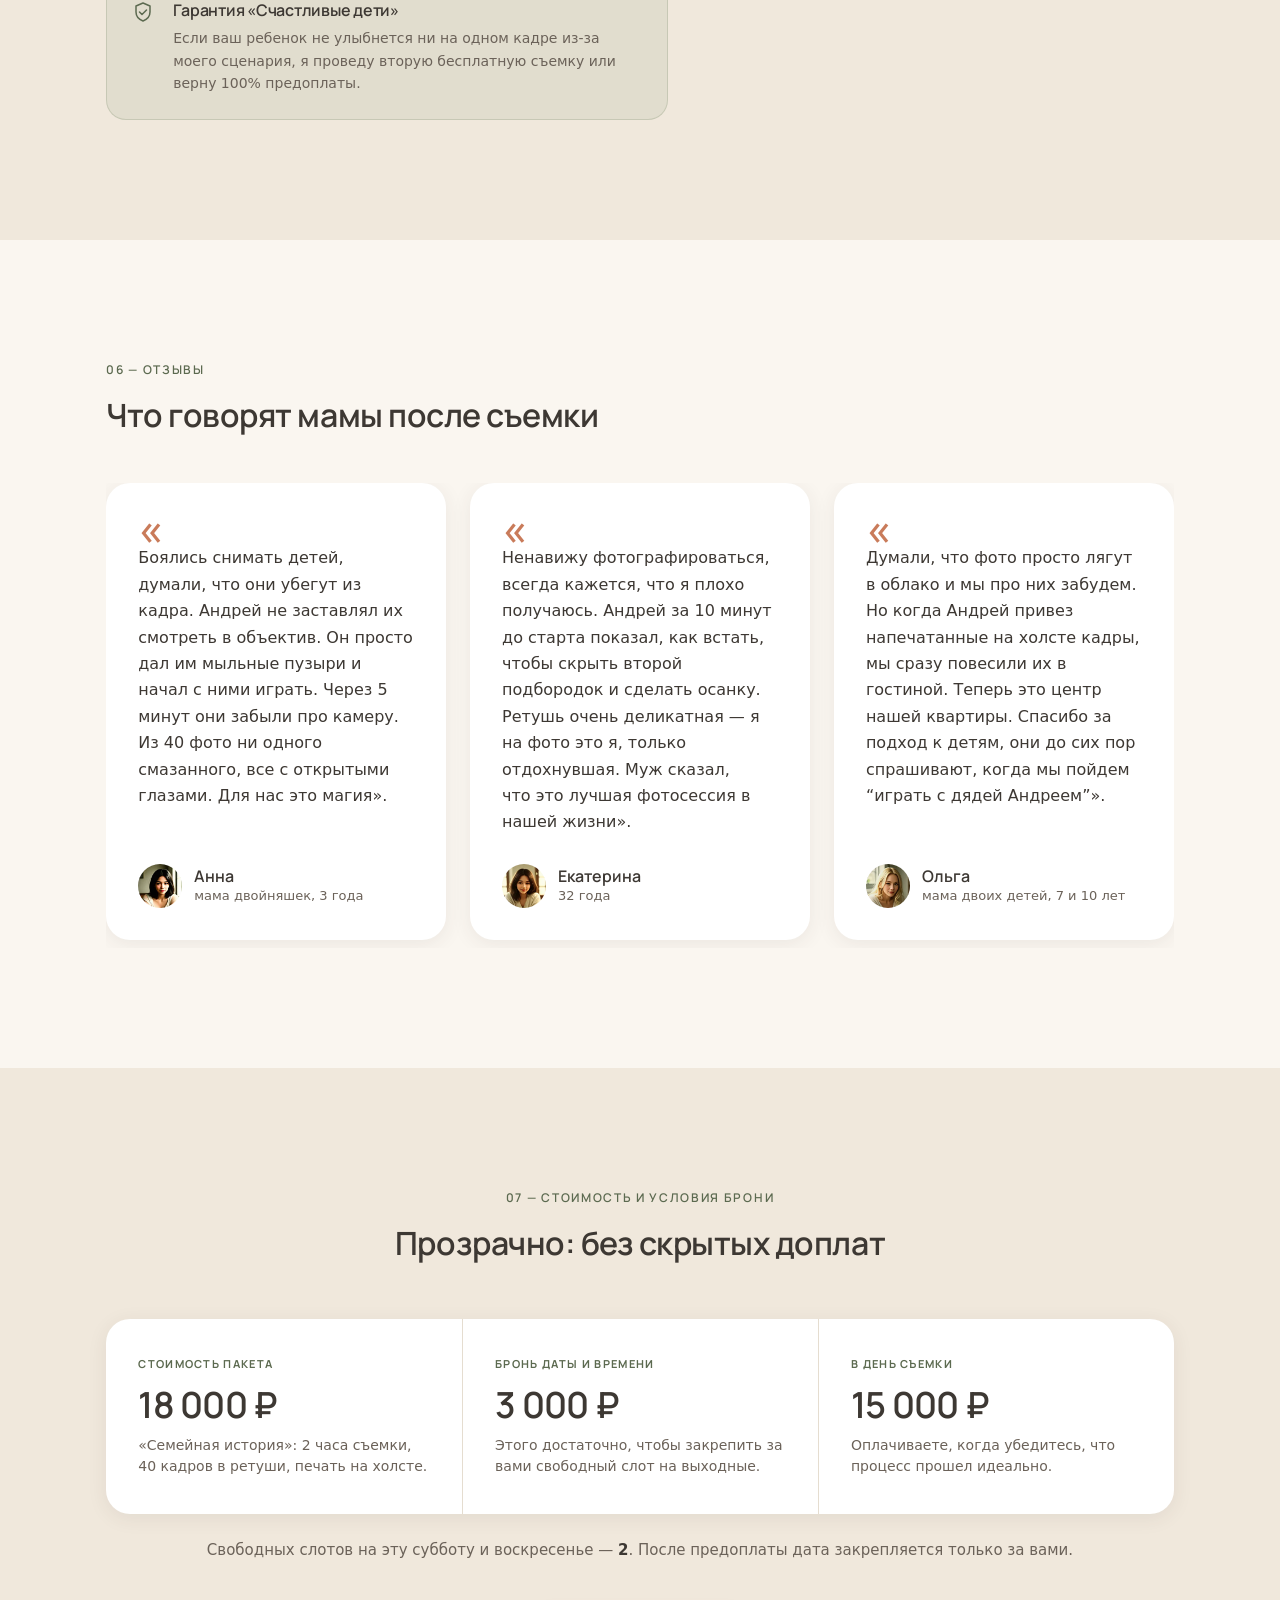
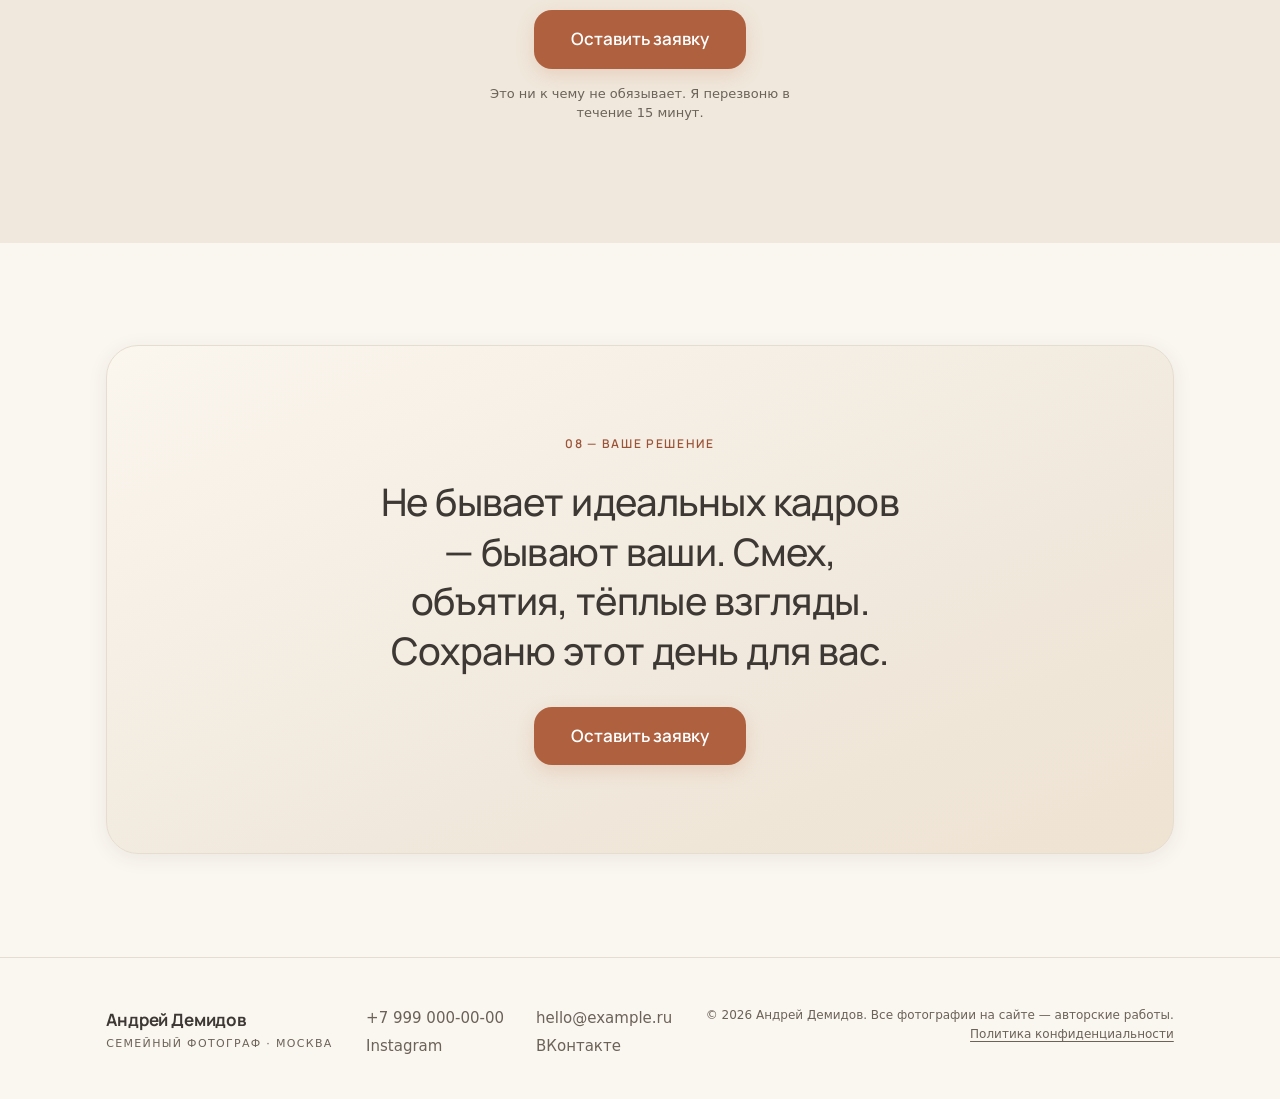
==== commit 2fd7f9fc: "обновление версии сайта" ====
--- a/index.html
+++ b/index.html
@@ -11,9 +11,9 @@
   <meta property="og:description" content="40 живых кадров, которые хочется повесить на стену. Метод «Тихой игры», деликатная ретушь, гарантия «Счастливые дети».">
   <meta property="og:image" content="assets/img/hero-main.jpg">
   <link rel="icon" href="data:image/svg+xml,%3Csvg xmlns='http://www.w3.org/2000/svg' viewBox='0 0 32 32'%3E%3Crect width='32' height='32' rx='8' fill='%23C97B5A'/%3E%3Ccircle cx='16' cy='16' r='7' fill='none' stroke='%23FAF6F0' stroke-width='2'/%3E%3Ccircle cx='16' cy='16' r='2.5' fill='%23FAF6F0'/%3E%3C/svg%3E">
-  <link rel="preload" href="manrope-600-cyrillic.woff2" as="font" type="font/woff2" crossorigin>
-  <link rel="stylesheet" href="fonts.css">
-  <link rel="stylesheet" href="styles.css">
+  <link rel="preload" href="assets/fonts/manrope-600-cyrillic.woff2" as="font" type="font/woff2" crossorigin>
+  <link rel="stylesheet" href="assets/fonts.css">
+  <link rel="stylesheet" href="assets/css/styles.css">
   <script>document.documentElement.classList.add('js');</script>
 </head>
 <body>
@@ -100,7 +100,7 @@
         <div class="hero__media">
           <picture>
             <source srcset="assets/img/hero-main.webp" type="image/webp">
-            <img src="hero-main.jpg" alt="Семья идёт по золотому полю на закате, держась за руки" width="1080" height="1350" fetchpriority="high" decoding="async">
+            <img src="assets/img/hero-main.jpg" alt="Семья идёт по золотому полю на закате, держась за руки" width="1080" height="1350" fetchpriority="high" decoding="async">
           </picture>
           <p class="hero__caption">живые эмоции,<br>без «сыра»</p>
           <span class="hero__blob" aria-hidden="true"></span>
@@ -164,7 +164,7 @@
         <div class="about__media">
           <picture>
             <source srcset="assets/img/about-andrey.webp" type="image/webp">
-            <img src="about-andrey.jpg" alt="Андрей Демидов — семейный фотограф с плёночной камерой в руках, у окна" width="760" height="950" loading="lazy" decoding="async">
+            <img src="assets/img/about-andrey.jpg" alt="Андрей Демидов — семейный фотограф с плёночной камерой в руках, у окна" width="760" height="950" loading="lazy" decoding="async">
           </picture>
         </div>
 
@@ -212,29 +212,29 @@
             <div class="gallery gallery--4">
               <figure class="shot">
                 <picture>
-                  <source srcset="baby-1.webp" type="image/webp">
-                  <img src="baby-1.jpg" alt="Новорожденный малыш спит в кремовом вязаном пледе" width="720" height="900" loading="lazy" decoding="async">
+                  <source srcset="assets/img/baby-1.webp" type="image/webp">
+                  <img src="assets/img/baby-1.jpg" alt="Новорожденный малыш спит в кремовом вязаном пледе" width="720" height="900" loading="lazy" decoding="async">
                 </picture>
                 <figcaption class="shot__caption"><span>Безопасные позы</span>Работаю в ритме ребенка — между кормлениями и сном</figcaption>
               </figure>
               <figure class="shot">
                 <picture>
-                  <source srcset="baby-2.webp" type="image/webp">
-                  <img src="baby-2.jpg" alt="Мама держит трехмесячного малыша у окна" width="720" height="900" loading="lazy" decoding="async">
+                  <source srcset="assets/img/baby-2.webp" type="image/webp">
+                  <img src="assets/img/baby-2.jpg" alt="Мама держит трехмесячного малыша у окна" width="720" height="900" loading="lazy" decoding="async">
                 </picture>
                 <figcaption class="shot__caption"><span>Безопасные позы</span>Работаю в ритме ребенка — между кормлениями и сном</figcaption>
               </figure>
               <figure class="shot">
                 <picture>
-                  <source srcset="baby-3.webp" type="image/webp">
-                  <img src="baby-3.jpg" alt="Маленькие ножки малыша выглядывают из вязаного пледа" width="720" height="900" loading="lazy" decoding="async">
+                  <source srcset="assets/img/baby-3.webp" type="image/webp">
+                  <img src="assets/img/baby-3.jpg" alt="Маленькие ножки малыша выглядывают из вязаного пледа" width="720" height="900" loading="lazy" decoding="async">
                 </picture>
                 <figcaption class="shot__caption"><span>Безопасные позы</span>Работаю в ритме ребенка — между кормлениями и сном</figcaption>
               </figure>
               <figure class="shot">
                 <picture>
-                  <source srcset="baby-4.webp" type="image/webp">
-                  <img src="baby-4.jpg" alt="Малыш сидит в вязаной корзине на кровати при мягком утреннем свете" width="720" height="900" loading="lazy" decoding="async">
+                  <source srcset="assets/img/baby-4.webp" type="image/webp">
+                  <img src="assets/img/baby-4.jpg" alt="Малыш сидит в вязаной корзине на кровати при мягком утреннем свете" width="720" height="900" loading="lazy" decoding="async">
                 </picture>
                 <figcaption class="shot__caption"><span>Безопасные позы</span>Работаю в ритме ребенка — между кормлениями и сном</figcaption>
               </figure>
@@ -247,29 +247,29 @@
             <div class="gallery gallery--4">
               <figure class="shot">
                 <picture>
-                  <source srcset="kid-1.webp" type="image/webp">
-                  <img src="kid-1.jpg" alt="Ребенок в горчичной куртке бежит по осенней аллее в золотом свете" width="720" height="900" loading="lazy" decoding="async">
+                  <source srcset="assets/img/kid-1.webp" type="image/webp">
+                  <img src="assets/img/kid-1.jpg" alt="Ребенок в горчичной куртке бежит по осенней аллее в золотом свете" width="720" height="900" loading="lazy" decoding="async">
                 </picture>
                 <figcaption class="shot__caption"><span>«Тихая игра»</span>Дети бегают, смеются и забывают про камеру через 5 минут</figcaption>
               </figure>
               <figure class="shot">
                 <picture>
-                  <source srcset="kid-2.webp" type="image/webp">
-                  <img src="kid-2.jpg" alt="Девочка ловит мыльные пузыри в саду" width="720" height="900" loading="lazy" decoding="async">
+                  <source srcset="assets/img/kid-2.webp" type="image/webp">
+                  <img src="assets/img/kid-2.jpg" alt="Девочка ловит мыльные пузыри в саду" width="720" height="900" loading="lazy" decoding="async">
                 </picture>
                 <figcaption class="shot__caption"><span>«Тихая игра»</span>Дети бегают, смеются и забывают про камеру через 5 минут</figcaption>
               </figure>
               <figure class="shot">
                 <picture>
-                  <source srcset="kid-3.webp" type="image/webp">
-                  <img src="kid-3.jpg" alt="Ребенок прыгает на кровати в светлой спальне" width="720" height="900" loading="lazy" decoding="async">
+                  <source srcset="assets/img/kid-3.webp" type="image/webp">
+                  <img src="assets/img/kid-3.jpg" alt="Ребенок прыгает на кровати в светлой спальне" width="720" height="900" loading="lazy" decoding="async">
                 </picture>
                 <figcaption class="shot__caption"><span>«Тихая игра»</span>Дети бегают, смеются и забывают про камеру через 5 минут</figcaption>
               </figure>
               <figure class="shot">
                 <picture>
-                  <source srcset="kid-4.webp" type="image/webp">
-                  <img src="kid-4.jpg" alt="Малыш выглядывает из-за льняной шторы" width="720" height="900" loading="lazy" decoding="async">
+                  <source srcset="assets/img/kid-4.webp" type="image/webp">
+                  <img src="assets/img/kid-4.jpg" alt="Малыш выглядывает из-за льняной шторы" width="720" height="900" loading="lazy" decoding="async">
                 </picture>
                 <figcaption class="shot__caption"><span>«Тихая игра»</span>Дети бегают, смеются и забывают про камеру через 5 минут</figcaption>
               </figure>
@@ -282,29 +282,29 @@
             <div class="gallery gallery--4">
               <figure class="shot">
                 <picture>
-                  <source srcset="family-1.webp" type="image/webp">
-                  <img src="family-1.jpg" alt="Мама обнимает двоих детей на кровати у окна" width="720" height="900" loading="lazy" decoding="async">
+                  <source srcset="assets/img/family-1.webp" type="image/webp">
+                  <img src="assets/img/family-1.jpg" alt="Мама обнимает двоих детей на кровати у окна" width="720" height="900" loading="lazy" decoding="async">
                 </picture>
                 <figcaption class="shot__caption"><span>Настоящие объятия</span>Без команд «посмотрите сюда»</figcaption>
               </figure>
               <figure class="shot">
                 <picture>
-                  <source srcset="family-2.webp" type="image/webp">
-                  <img src="family-2.jpg" alt="Папа и дочь идут по аллее на закате, вид со спины" width="720" height="900" loading="lazy" decoding="async">
+                  <source srcset="assets/img/family-2.webp" type="image/webp">
+                  <img src="assets/img/family-2.jpg" alt="Папа и дочь идут по аллее на закате, вид со спины" width="720" height="900" loading="lazy" decoding="async">
                 </picture>
                 <figcaption class="shot__caption"><span>Настоящие объятия</span>Без команд «посмотрите сюда»</figcaption>
               </figure>
               <figure class="shot">
                 <picture>
-                  <source srcset="family-3.webp" type="image/webp">
-                  <img src="family-3.jpg" alt="Папа держит дочку на руках в поле на закате" width="720" height="900" loading="lazy" decoding="async">
+                  <source srcset="assets/img/family-3.webp" type="image/webp">
+                  <img src="assets/img/family-3.jpg" alt="Папа держит дочку на руках в поле на закате" width="720" height="900" loading="lazy" decoding="async">
                 </picture>
                 <figcaption class="shot__caption"><span>Настоящие объятия</span>Без команд «посмотрите сюда»</figcaption>
               </figure>
               <figure class="shot">
                 <picture>
-                  <source srcset="family-4.webp" type="image/webp">
-                  <img src="family-4.jpg" alt="Мама и дочь соприкасаются лбами в тихом объятии" width="720" height="900" loading="lazy" decoding="async">
+                  <source srcset="assets/img/family-4.webp" type="image/webp">
+                  <img src="assets/img/family-4.jpg" alt="Мама и дочь соприкасаются лбами в тихом объятии" width="720" height="900" loading="lazy" decoding="async">
                 </picture>
                 <figcaption class="shot__caption"><span>Настоящие объятия</span>Без команд «посмотрите сюда»</figcaption>
               </figure>
@@ -317,22 +317,22 @@
             <div class="gallery gallery--3">
               <figure class="shot">
                 <picture>
-                  <source srcset="mama-1.webp" type="image/webp">
-                  <img src="mama-1.jpg" alt="Беременная женщина в бежевом платье стоит у окна" width="720" height="900" loading="lazy" decoding="async">
+                  <source srcset="assets/img/mama-1.webp" type="image/webp">
+                  <img src="assets/img/mama-1.jpg" alt="Беременная женщина в бежевом платье стоит у окна" width="720" height="900" loading="lazy" decoding="async">
                 </picture>
                 <figcaption class="shot__caption"><span>28–34 недели</span>Бережно и с подбором образа под ваш характер</figcaption>
               </figure>
               <figure class="shot">
                 <picture>
-                  <source srcset="mama-2.webp" type="image/webp">
-                  <img src="mama-2.jpg" alt="Крупный план живота будущей мамы в мягком свете" width="720" height="900" loading="lazy" decoding="async">
+                  <source srcset="assets/img/mama-2.webp" type="image/webp">
+                  <img src="assets/img/mama-2.jpg" alt="Крупный план живота будущей мамы в мягком свете" width="720" height="900" loading="lazy" decoding="async">
                 </picture>
                 <figcaption class="shot__caption"><span>28–34 недели</span>Бережно и с подбором образа под ваш характер</figcaption>
               </figure>
               <figure class="shot">
                 <picture>
-                  <source srcset="mama-3.webp" type="image/webp">
-                  <img src="mama-3.jpg" alt="Беременная женщина в струящемся платье в золотом поле" width="720" height="900" loading="lazy" decoding="async">
+                  <source srcset="assets/img/mama-3.webp" type="image/webp">
+                  <img src="assets/img/mama-3.jpg" alt="Беременная женщина в струящемся платье в золотом поле" width="720" height="900" loading="lazy" decoding="async">
                 </picture>
                 <figcaption class="shot__caption"><span>28–34 недели</span>Бережно и с подбором образа под ваш характер</figcaption>
               </figure>
@@ -343,8 +343,8 @@
         <!-- Видео со съемки: временно скрыто. Вернуть — убрать атрибут hidden. -->
         <figure class="video" hidden>
           <picture>
-            <source srcset="video-poster.webp" type="image/webp">
-            <img src="video-poster.jpg" alt="Кадр со съёмки: мягкий свет у окна и камера на штативе" width="1280" height="720" loading="lazy" decoding="async">
+            <source srcset="assets/img/video-poster.webp" type="image/webp">
+            <img src="assets/img/video-poster.jpg" alt="Кадр со съёмки: мягкий свет у окна и камера на штативе" width="1280" height="720" loading="lazy" decoding="async">
           </picture>
           <figcaption class="video__caption">«Так проходит моя съемка: без команд “не двигайся”, только живое общение»</figcaption>
           <button class="video__play" type="button" data-open-video aria-label="Смотреть 15-секундный ролик со съемки">
@@ -448,8 +448,8 @@
             <footer class="review__author">
               <span class="review__avatar" aria-hidden="true">
                 <picture>
-                  <source srcset="avatar-anna.webp" type="image/webp">
-                  <img src="avatar-anna.jpg" alt="" width="160" height="160" loading="lazy" decoding="async">
+                  <source srcset="assets/img/avatar-anna.webp" type="image/webp">
+                  <img src="assets/img/avatar-anna.jpg" alt="" width="160" height="160" loading="lazy" decoding="async">
                 </picture>
               </span>
               <span><span class="review__name">Анна</span><span class="review__role">мама двойняшек, 3 года</span></span>
@@ -461,8 +461,8 @@
             <footer class="review__author">
               <span class="review__avatar" aria-hidden="true">
                 <picture>
-                  <source srcset="avatar-ekaterina.webp" type="image/webp">
-                  <img src="avatar-ekaterina.jpg" alt="" width="160" height="160" loading="lazy" decoding="async">
+                  <source srcset="assets/img/avatar-ekaterina.webp" type="image/webp">
+                  <img src="assets/img/avatar-ekaterina.jpg" alt="" width="160" height="160" loading="lazy" decoding="async">
                 </picture>
               </span>
               <span><span class="review__name">Екатерина</span><span class="review__role">32 года</span></span>
@@ -474,8 +474,8 @@
             <footer class="review__author">
               <span class="review__avatar" aria-hidden="true">
                 <picture>
-                  <source srcset="avatar-olga.webp" type="image/webp">
-                  <img src="avatar-olga.jpg" alt="" width="160" height="160" loading="lazy" decoding="async">
+                  <source srcset="assets/img/avatar-olga.webp" type="image/webp">
+                  <img src="assets/img/avatar-olga.jpg" alt="" width="160" height="160" loading="lazy" decoding="async">
                 </picture>
               </span>
               <span><span class="review__name">Ольга</span><span class="review__role">мама двоих детей, 7 и 10 лет</span></span>
--- a/assets/fonts.css
+++ b/assets/fonts.css
@@ -0,0 +1,192 @@
+@font-face {
+  font-family: 'Caveat';
+  font-style: normal;
+  font-weight: 500;
+  font-display: swap;
+  src: url(fonts/caveat-500-cyrillic-ext.woff2) format('woff2');
+  unicode-range: U+0460-052F, U+1C80-1C8A, U+20B4, U+2DE0-2DFF, U+A640-A69F, U+FE2E-FE2F;
+}
+@font-face {
+  font-family: 'Caveat';
+  font-style: normal;
+  font-weight: 500;
+  font-display: swap;
+  src: url(fonts/caveat-500-cyrillic.woff2) format('woff2');
+  unicode-range: U+0301, U+0400-045F, U+0490-0491, U+04B0-04B1, U+2116;
+}
+@font-face {
+  font-family: 'Caveat';
+  font-style: normal;
+  font-weight: 500;
+  font-display: swap;
+  src: url(fonts/caveat-500-latin-ext.woff2) format('woff2');
+  unicode-range: U+0100-02BA, U+02BD-02C5, U+02C7-02CC, U+02CE-02D7, U+02DD-02FF, U+0304, U+0308, U+0329, U+1D00-1DBF, U+1E00-1E9F, U+1EF2-1EFF, U+2020, U+20A0-20AB, U+20AD-20C4, U+2113, U+2C60-2C7F, U+A720-A7FF;
+}
+@font-face {
+  font-family: 'Caveat';
+  font-style: normal;
+  font-weight: 500;
+  font-display: swap;
+  src: url(fonts/caveat-500-latin.woff2) format('woff2');
+  unicode-range: U+0000-00FF, U+0131, U+0152-0153, U+02BB-02BC, U+02C6, U+02DA, U+02DC, U+0304, U+0308, U+0329, U+2000-206F, U+20AC, U+2122, U+2191, U+2193, U+2212, U+2215, U+FEFF, U+FFFD;
+}
+@font-face {
+  font-family: 'Caveat';
+  font-style: normal;
+  font-weight: 600;
+  font-display: swap;
+  src: url(fonts/caveat-600-cyrillic-ext.woff2) format('woff2');
+  unicode-range: U+0460-052F, U+1C80-1C8A, U+20B4, U+2DE0-2DFF, U+A640-A69F, U+FE2E-FE2F;
+}
+@font-face {
+  font-family: 'Caveat';
+  font-style: normal;
+  font-weight: 600;
+  font-display: swap;
+  src: url(fonts/caveat-600-cyrillic.woff2) format('woff2');
+  unicode-range: U+0301, U+0400-045F, U+0490-0491, U+04B0-04B1, U+2116;
+}
+@font-face {
+  font-family: 'Caveat';
+  font-style: normal;
+  font-weight: 600;
+  font-display: swap;
+  src: url(fonts/caveat-600-latin-ext.woff2) format('woff2');
+  unicode-range: U+0100-02BA, U+02BD-02C5, U+02C7-02CC, U+02CE-02D7, U+02DD-02FF, U+0304, U+0308, U+0329, U+1D00-1DBF, U+1E00-1E9F, U+1EF2-1EFF, U+2020, U+20A0-20AB, U+20AD-20C4, U+2113, U+2C60-2C7F, U+A720-A7FF;
+}
+@font-face {
+  font-family: 'Caveat';
+  font-style: normal;
+  font-weight: 600;
+  font-display: swap;
+  src: url(fonts/caveat-600-latin.woff2) format('woff2');
+  unicode-range: U+0000-00FF, U+0131, U+0152-0153, U+02BB-02BC, U+02C6, U+02DA, U+02DC, U+0304, U+0308, U+0329, U+2000-206F, U+20AC, U+2122, U+2191, U+2193, U+2212, U+2215, U+FEFF, U+FFFD;
+}
+@font-face {
+  font-family: 'Manrope';
+  font-style: normal;
+  font-weight: 400;
+  font-display: swap;
+  src: url(fonts/manrope-400-cyrillic-ext.woff2) format('woff2');
+  unicode-range: U+0460-052F, U+1C80-1C8A, U+20B4, U+2DE0-2DFF, U+A640-A69F, U+FE2E-FE2F;
+}
+@font-face {
+  font-family: 'Manrope';
+  font-style: normal;
+  font-weight: 400;
+  font-display: swap;
+  src: url(fonts/manrope-400-cyrillic.woff2) format('woff2');
+  unicode-range: U+0301, U+0400-045F, U+0490-0491, U+04B0-04B1, U+2116;
+}
+@font-face {
+  font-family: 'Manrope';
+  font-style: normal;
+  font-weight: 400;
+  font-display: swap;
+  src: url(fonts/manrope-400-latin-ext.woff2) format('woff2');
+  unicode-range: U+0100-02BA, U+02BD-02C5, U+02C7-02CC, U+02CE-02D7, U+02DD-02FF, U+0304, U+0308, U+0329, U+1D00-1DBF, U+1E00-1E9F, U+1EF2-1EFF, U+2020, U+20A0-20AB, U+20AD-20C4, U+2113, U+2C60-2C7F, U+A720-A7FF;
+}
+@font-face {
+  font-family: 'Manrope';
+  font-style: normal;
+  font-weight: 400;
+  font-display: swap;
+  src: url(fonts/manrope-400-latin.woff2) format('woff2');
+  unicode-range: U+0000-00FF, U+0131, U+0152-0153, U+02BB-02BC, U+02C6, U+02DA, U+02DC, U+0304, U+0308, U+0329, U+2000-206F, U+20AC, U+2122, U+2191, U+2193, U+2212, U+2215, U+FEFF, U+FFFD;
+}
+@font-face {
+  font-family: 'Manrope';
+  font-style: normal;
+  font-weight: 500;
+  font-display: swap;
+  src: url(fonts/manrope-500-cyrillic-ext.woff2) format('woff2');
+  unicode-range: U+0460-052F, U+1C80-1C8A, U+20B4, U+2DE0-2DFF, U+A640-A69F, U+FE2E-FE2F;
+}
+@font-face {
+  font-family: 'Manrope';
+  font-style: normal;
+  font-weight: 500;
+  font-display: swap;
+  src: url(fonts/manrope-500-cyrillic.woff2) format('woff2');
+  unicode-range: U+0301, U+0400-045F, U+0490-0491, U+04B0-04B1, U+2116;
+}
+@font-face {
+  font-family: 'Manrope';
+  font-style: normal;
+  font-weight: 500;
+  font-display: swap;
+  src: url(fonts/manrope-500-latin-ext.woff2) format('woff2');
+  unicode-range: U+0100-02BA, U+02BD-02C5, U+02C7-02CC, U+02CE-02D7, U+02DD-02FF, U+0304, U+0308, U+0329, U+1D00-1DBF, U+1E00-1E9F, U+1EF2-1EFF, U+2020, U+20A0-20AB, U+20AD-20C4, U+2113, U+2C60-2C7F, U+A720-A7FF;
+}
+@font-face {
+  font-family: 'Manrope';
+  font-style: normal;
+  font-weight: 500;
+  font-display: swap;
+  src: url(fonts/manrope-500-latin.woff2) format('woff2');
+  unicode-range: U+0000-00FF, U+0131, U+0152-0153, U+02BB-02BC, U+02C6, U+02DA, U+02DC, U+0304, U+0308, U+0329, U+2000-206F, U+20AC, U+2122, U+2191, U+2193, U+2212, U+2215, U+FEFF, U+FFFD;
+}
+@font-face {
+  font-family: 'Manrope';
+  font-style: normal;
+  font-weight: 600;
+  font-display: swap;
+  src: url(fonts/manrope-600-cyrillic-ext.woff2) format('woff2');
+  unicode-range: U+0460-052F, U+1C80-1C8A, U+20B4, U+2DE0-2DFF, U+A640-A69F, U+FE2E-FE2F;
+}
+@font-face {
+  font-family: 'Manrope';
+  font-style: normal;
+  font-weight: 600;
+  font-display: swap;
+  src: url(fonts/manrope-600-cyrillic.woff2) format('woff2');
+  unicode-range: U+0301, U+0400-045F, U+0490-0491, U+04B0-04B1, U+2116;
+}
+@font-face {
+  font-family: 'Manrope';
+  font-style: normal;
+  font-weight: 600;
+  font-display: swap;
+  src: url(fonts/manrope-600-latin-ext.woff2) format('woff2');
+  unicode-range: U+0100-02BA, U+02BD-02C5, U+02C7-02CC, U+02CE-02D7, U+02DD-02FF, U+0304, U+0308, U+0329, U+1D00-1DBF, U+1E00-1E9F, U+1EF2-1EFF, U+2020, U+20A0-20AB, U+20AD-20C4, U+2113, U+2C60-2C7F, U+A720-A7FF;
+}
+@font-face {
+  font-family: 'Manrope';
+  font-style: normal;
+  font-weight: 600;
+  font-display: swap;
+  src: url(fonts/manrope-600-latin.woff2) format('woff2');
+  unicode-range: U+0000-00FF, U+0131, U+0152-0153, U+02BB-02BC, U+02C6, U+02DA, U+02DC, U+0304, U+0308, U+0329, U+2000-206F, U+20AC, U+2122, U+2191, U+2193, U+2212, U+2215, U+FEFF, U+FFFD;
+}
+@font-face {
+  font-family: 'Manrope';
+  font-style: normal;
+  font-weight: 700;
+  font-display: swap;
+  src: url(fonts/manrope-700-cyrillic-ext.woff2) format('woff2');
+  unicode-range: U+0460-052F, U+1C80-1C8A, U+20B4, U+2DE0-2DFF, U+A640-A69F, U+FE2E-FE2F;
+}
+@font-face {
+  font-family: 'Manrope';
+  font-style: normal;
+  font-weight: 700;
+  font-display: swap;
+  src: url(fonts/manrope-700-cyrillic.woff2) format('woff2');
+  unicode-range: U+0301, U+0400-045F, U+0490-0491, U+04B0-04B1, U+2116;
+}
+@font-face {
+  font-family: 'Manrope';
+  font-style: normal;
+  font-weight: 700;
+  font-display: swap;
+  src: url(fonts/manrope-700-latin-ext.woff2) format('woff2');
+  unicode-range: U+0100-02BA, U+02BD-02C5, U+02C7-02CC, U+02CE-02D7, U+02DD-02FF, U+0304, U+0308, U+0329, U+1D00-1DBF, U+1E00-1E9F, U+1EF2-1EFF, U+2020, U+20A0-20AB, U+20AD-20C4, U+2113, U+2C60-2C7F, U+A720-A7FF;
+}
+@font-face {
+  font-family: 'Manrope';
+  font-style: normal;
+  font-weight: 700;
+  font-display: swap;
+  src: url(fonts/manrope-700-latin.woff2) format('woff2');
+  unicode-range: U+0000-00FF, U+0131, U+0152-0153, U+02BB-02BC, U+02C6, U+02DA, U+02DC, U+0304, U+0308, U+0329, U+2000-206F, U+20AC, U+2122, U+2191, U+2193, U+2212, U+2215, U+FEFF, U+FFFD;
+}
--- a/assets/css/styles.css
+++ b/assets/css/styles.css
@@ -0,0 +1,1667 @@
+/* ==========================================================================
+   Андрей Демидов — семейный фотограф
+   Стиль: тёплый премиум-минимализм
+   ========================================================================== */
+
+/* ---------- 1. Переменные ---------- */
+:root {
+  --cream: #FAF6F0;
+  --sand: #F0E8DC;
+  --terracotta: #C97B5A;
+  --terracotta-dark: #B86A4A;
+  --terracotta-cta: #AF603F;
+  --terracotta-cta-hover: #9C5439;
+  --terracotta-deep: #9C5439;
+  --sage: #8A9A7B;
+  --sage-ink: #5C6A50;
+  --ink: #3D3833;
+  --muted: #6B6259;
+  --white: #FFFFFF;
+  --line: #E5DDD0;
+
+  --radius-sm: 16px;
+  --radius: 20px;
+  --radius-lg: 24px;
+  --radius-xl: 32px;
+
+  --shadow: 0 4px 20px rgba(61, 56, 51, .08);
+  --shadow-hover: 0 10px 32px rgba(61, 56, 51, .14);
+
+  --font-head: "Manrope", "Segoe UI", system-ui, sans-serif;
+  --font-body: "Inter", "Segoe UI", system-ui, sans-serif;
+  --font-hand: "Caveat", "Segoe Script", cursive;
+
+  --header-h: 84px;
+  --section-y: 120px;
+
+  --ease: cubic-bezier(.22, .61, .36, 1);
+}
+
+/* ---------- 2. Сброс и база ---------- */
+*,
+*::before,
+*::after { box-sizing: border-box; }
+
+html {
+  scroll-behavior: smooth;
+  -webkit-text-size-adjust: 100%;
+}
+
+body {
+  margin: 0;
+  background: var(--cream);
+  color: var(--ink);
+  font-family: var(--font-body);
+  font-size: 16px;
+  line-height: 1.625;
+  -webkit-font-smoothing: antialiased;
+  text-rendering: optimizeLegibility;
+  overflow-x: hidden;
+}
+
+body.is-locked { overflow: hidden; }
+
+img,
+picture { display: block; max-width: 100%; }
+
+img { height: auto; }
+
+[hidden] { display: none !important; }
+
+svg { display: block; flex: none; }
+
+a { color: inherit; text-decoration: none; }
+
+button { font: inherit; color: inherit; }
+
+h1, h2, h3, h4 {
+  margin: 0;
+  font-family: var(--font-head);
+  font-weight: 600;
+  letter-spacing: -.015em;
+  color: var(--ink);
+  text-wrap: balance;
+}
+
+h1 { font-size: clamp(2.125rem, 1.05rem + 3.2vw, 3rem); line-height: 1.14; }
+h2 { font-size: clamp(1.5rem, 1.05rem + 2vw, 2rem); line-height: 1.25; }
+h3 { font-size: clamp(1.25rem, 1.05rem + .8vw, 1.5rem); line-height: 1.32; }
+h4 { font-size: 1.125rem; line-height: 1.4; }
+
+p { margin: 0; }
+
+ul, ol { margin: 0; padding: 0; list-style: none; }
+
+:focus-visible {
+  outline: 2px solid var(--sage);
+  outline-offset: 3px;
+  border-radius: 4px;
+}
+
+::selection { background: rgba(201, 123, 90, .25); }
+
+.sr-only {
+  position: absolute;
+  width: 1px; height: 1px;
+  padding: 0; margin: -1px;
+  overflow: hidden;
+  clip: rect(0 0 0 0);
+  white-space: nowrap;
+  border: 0;
+}
+
+.skip-link {
+  position: fixed;
+  top: 12px; left: 12px;
+  z-index: 200;
+  padding: 12px 20px;
+  border-radius: 12px;
+  background: var(--ink);
+  color: var(--cream);
+  transform: translateY(-160%);
+  transition: transform .2s var(--ease);
+}
+.skip-link:focus { transform: none; }
+
+/* ---------- 3. Сетка ---------- */
+.container {
+  width: 100%;
+  max-width: 1440px;
+  margin-inline: auto;
+  padding-inline: clamp(20px, 8.3vw, 120px);
+}
+
+.section {
+  padding-block: var(--section-y);
+  scroll-margin-top: calc(var(--header-h) + 8px);
+}
+
+.section--sand { background: var(--sand); }
+
+.section__head { max-width: 780px; }
+.section__head--center { margin-inline: auto; text-align: center; }
+.section__head--row {
+  display: flex;
+  align-items: flex-end;
+  justify-content: space-between;
+  gap: 32px;
+  max-width: none;
+}
+
+.section__head h2 { margin-top: 16px; }
+
+.section__cta {
+  margin-top: 48px;
+  display: grid;
+  justify-items: center;
+  gap: 16px;
+  text-align: center;
+}
+
+.eyebrow {
+  font-family: var(--font-head);
+  font-size: .75rem;
+  font-weight: 600;
+  letter-spacing: .14em;
+  text-transform: uppercase;
+  color: var(--sage-ink);
+}
+
+.eyebrow--line {
+  display: inline-flex;
+  align-items: center;
+  gap: 12px;
+}
+.eyebrow--line::before {
+  content: "";
+  width: 32px; height: 1px;
+  background: currentColor;
+  opacity: .7;
+}
+
+.lead {
+  margin-top: 20px;
+  font-size: 1.0625rem;
+  color: var(--muted);
+}
+
+.micro {
+  font-size: .8125rem;
+  line-height: 1.45;
+  color: var(--muted);
+  max-width: 42ch;
+}
+
+.hl {
+  position: relative;
+  white-space: nowrap;
+}
+.hl::after {
+  content: "";
+  position: absolute;
+  left: -2%; right: -2%;
+  bottom: -.06em;
+  height: .22em;
+  background: url("data:image/svg+xml,%3Csvg xmlns='http://www.w3.org/2000/svg' viewBox='0 0 120 12' preserveAspectRatio='none'%3E%3Cpath d='M2 8.5C22 3.5 42 2.6 60 5.2c18 2.6 38 2.4 58-1.6' fill='none' stroke='%23C97B5A' stroke-width='3' stroke-linecap='round'/%3E%3C/svg%3E") center / 100% 100% no-repeat;
+}
+
+/* ---------- 4. Кнопки ---------- */
+.btn {
+  --btn-bg: transparent;
+  --btn-fg: var(--ink);
+  display: inline-flex;
+  align-items: center;
+  justify-content: center;
+  gap: 10px;
+  min-height: 52px;
+  padding: 14px 28px;
+  border: 1px solid transparent;
+  border-radius: 18px;
+  background: var(--btn-bg);
+  color: var(--btn-fg);
+  font-family: var(--font-head);
+  font-size: 1rem;
+  font-weight: 600;
+  line-height: 1.2;
+  text-align: center;
+  cursor: pointer;
+  transition: background-color .2s var(--ease), color .2s var(--ease),
+              transform .2s var(--ease), box-shadow .2s var(--ease),
+              border-color .2s var(--ease);
+}
+
+.btn--primary {
+  --btn-bg: var(--terracotta-cta);
+  --btn-fg: var(--white);
+  box-shadow: 0 6px 18px rgba(201, 123, 90, .22);
+}
+.btn--primary:hover {
+  background: var(--terracotta-cta-hover);
+  transform: translateY(-2px);
+  box-shadow: 0 12px 26px rgba(156, 84, 57, .32);
+}
+.btn--primary:active { transform: translateY(0); }
+
+.btn--ghost {
+  border-color: var(--line);
+  background: var(--white);
+  color: var(--ink);
+}
+.btn--ghost:hover {
+  border-color: var(--terracotta);
+  color: var(--terracotta-dark);
+  transform: translateY(-2px);
+  box-shadow: var(--shadow);
+}
+
+.btn--sm { min-height: 44px; padding: 10px 20px; font-size: .9375rem; border-radius: 14px; }
+.btn--lg { min-height: 58px; padding: 18px 36px; font-size: 1.0625rem; }
+.btn--full { width: 100%; }
+
+/* ---------- 5. Хедер ---------- */
+.header {
+  position: fixed;
+  inset: 0 0 auto;
+  z-index: 60;
+  background: rgba(250, 246, 240, .82);
+  backdrop-filter: blur(12px);
+  -webkit-backdrop-filter: blur(12px);
+  border-bottom: 1px solid transparent;
+  transition: border-color .25s var(--ease), box-shadow .25s var(--ease),
+              background-color .25s var(--ease);
+}
+
+.header.is-scrolled {
+  border-bottom-color: var(--line);
+  box-shadow: 0 6px 24px rgba(61, 56, 51, .06);
+  background: rgba(250, 246, 240, .94);
+}
+
+.header__inner {
+  display: flex;
+  align-items: center;
+  justify-content: space-between;
+  gap: 32px;
+  height: var(--header-h);
+}
+
+.brand {
+  display: grid;
+  gap: 2px;
+  line-height: 1.1;
+}
+.brand__name {
+  font-family: var(--font-head);
+  font-size: 1.0625rem;
+  font-weight: 700;
+  letter-spacing: -.01em;
+}
+.brand__role {
+  font-size: .6875rem;
+  letter-spacing: .12em;
+  text-transform: uppercase;
+  color: var(--muted);
+}
+
+.nav__list {
+  display: flex;
+  align-items: center;
+  gap: 32px;
+}
+.nav__link {
+  position: relative;
+  font-size: .9375rem;
+  color: var(--muted);
+  transition: color .2s var(--ease);
+}
+.nav__link::after {
+  content: "";
+  position: absolute;
+  left: 0; right: 0; bottom: -6px;
+  height: 1px;
+  background: var(--terracotta);
+  transform: scaleX(0);
+  transform-origin: left;
+  transition: transform .25s var(--ease);
+}
+.nav__link:hover { color: var(--ink); }
+.nav__link:hover::after { transform: scaleX(1); }
+
+.header__actions {
+  display: flex;
+  align-items: center;
+  gap: 20px;
+}
+
+.header__phone {
+  font-family: var(--font-head);
+  font-size: .9375rem;
+  font-weight: 600;
+  white-space: nowrap;
+  transition: color .2s var(--ease);
+}
+.header__phone:hover { color: var(--terracotta); }
+
+.burger {
+  display: none;
+  width: 44px; height: 44px;
+  padding: 0;
+  border: 0;
+  border-radius: 12px;
+  background: transparent;
+  cursor: pointer;
+  place-items: center;
+}
+.burger__line {
+  display: block;
+  width: 22px; height: 1.5px;
+  margin: 3px auto;
+  background: var(--ink);
+  border-radius: 2px;
+  transition: transform .3s var(--ease), opacity .2s var(--ease);
+}
+.burger[aria-expanded="true"] .burger__line:nth-child(1) { transform: translateY(4.5px) rotate(45deg); }
+.burger[aria-expanded="true"] .burger__line:nth-child(2) { opacity: 0; }
+.burger[aria-expanded="true"] .burger__line:nth-child(3) { transform: translateY(-4.5px) rotate(-45deg); }
+
+/* ---------- 6. Мобильное меню ---------- */
+.menu-overlay {
+  position: fixed;
+  inset: 0;
+  z-index: 70;
+  background: rgba(61, 56, 51, .45);
+  backdrop-filter: blur(2px);
+  animation: fadeIn .25s var(--ease);
+}
+
+.mobile-menu {
+  position: fixed;
+  inset: 0 0 0 auto;
+  z-index: 80;
+  display: flex;
+  flex-direction: column;
+  width: min(86vw, 360px);
+  padding: 24px;
+  background: var(--cream);
+  box-shadow: -20px 0 60px rgba(61, 56, 51, .18);
+  animation: slideIn .3s var(--ease);
+  overflow-y: auto;
+}
+.mobile-menu__head {
+  display: flex;
+  align-items: center;
+  justify-content: space-between;
+  padding-bottom: 24px;
+  border-bottom: 1px solid var(--line);
+}
+.mobile-menu__close {
+  display: grid;
+  place-items: center;
+  width: 44px; height: 44px;
+  padding: 0;
+  border: 1px solid var(--line);
+  border-radius: 12px;
+  background: var(--white);
+  cursor: pointer;
+}
+.mobile-menu__list {
+  display: grid;
+  gap: 4px;
+  padding-block: 24px;
+}
+.mobile-menu__list a {
+  display: block;
+  padding: 14px 8px;
+  border-radius: 12px;
+  font-family: var(--font-head);
+  font-size: 1.25rem;
+  font-weight: 500;
+  transition: background-color .2s var(--ease), padding-left .2s var(--ease);
+}
+.mobile-menu__list a:hover { background: var(--sand); padding-left: 16px; }
+.mobile-menu__foot {
+  margin-top: auto;
+  display: grid;
+  gap: 16px;
+  padding-top: 24px;
+  border-top: 1px solid var(--line);
+}
+.mobile-menu__phone {
+  font-family: var(--font-head);
+  font-weight: 600;
+  text-align: center;
+}
+
+@keyframes slideIn { from { transform: translateX(100%); } to { transform: none; } }
+@keyframes fadeIn { from { opacity: 0; } to { opacity: 1; } }
+
+/* ---------- 7. Hero ---------- */
+.hero {
+  padding-top: calc(var(--header-h) + clamp(32px, 5vw, 72px));
+  padding-bottom: clamp(64px, 7vw, 104px);
+  overflow: hidden;
+}
+
+.hero__inner {
+  display: grid;
+  grid-template-columns: 1.06fr .94fr;
+  align-items: center;
+  gap: clamp(32px, 4.2vw, 64px);
+}
+
+.hero__title { margin-top: 20px; }
+
+.hero__sub {
+  margin-top: 24px;
+  max-width: 46ch;
+  font-size: clamp(1rem, .94rem + .3vw, 1.125rem);
+  line-height: 1.6;
+  color: var(--muted);
+}
+
+.hero__cta {
+  margin-top: 36px;
+  display: grid;
+  justify-items: start;
+  gap: 14px;
+}
+
+.facts {
+  display: grid;
+  grid-template-columns: repeat(3, 1fr);
+  gap: 24px;
+  margin-top: 44px;
+  padding-top: 28px;
+  border-top: 1px solid var(--line);
+}
+.facts__item {
+  display: grid;
+  gap: 2px;
+  padding-right: 24px;
+  border-right: 1px solid var(--line);
+}
+.facts__item:last-child { border-right: 0; padding-right: 0; }
+.facts__item strong {
+  font-family: var(--font-head);
+  font-size: 1.75rem;
+  font-weight: 600;
+  line-height: 1.1;
+}
+.facts__item span {
+  font-size: .8125rem;
+  color: var(--muted);
+  max-width: 18ch;
+}
+
+.hero__media {
+  position: relative;
+  border-radius: var(--radius-xl);
+  isolation: isolate;
+}
+.hero__media picture,
+.hero__media img {
+  border-radius: var(--radius-xl);
+}
+.hero__media img {
+  width: 100%;
+  aspect-ratio: 4 / 5;
+  object-fit: cover;
+  object-position: center 30%;
+}
+.hero__media::after {
+  content: "";
+  position: absolute;
+  inset: 0;
+  border-radius: inherit;
+  background-image: url("data:image/svg+xml,%3Csvg xmlns='http://www.w3.org/2000/svg' width='140' height='140'%3E%3Cfilter id='n'%3E%3CfeTurbulence type='fractalNoise' baseFrequency='.9' numOctaves='2'/%3E%3C/filter%3E%3Crect width='140' height='140' filter='url(%23n)' opacity='.5'/%3E%3C/svg%3E");
+  opacity: .07;
+  mix-blend-mode: soft-light;
+  pointer-events: none;
+}
+
+.hero__blob {
+  position: absolute;
+  z-index: -1;
+  top: -6%;
+  right: -8%;
+  width: 68%;
+  aspect-ratio: 1;
+  border-radius: 50%;
+  background: radial-gradient(circle at 40% 40%, rgba(138, 154, 123, .22), rgba(138, 154, 123, 0) 70%);
+  filter: blur(8px);
+}
+
+.hero__caption {
+  position: absolute;
+  left: -26px;
+  bottom: 30px;
+  padding: 6px 14px;
+  border-radius: 10px;
+  background: var(--cream);
+  font-family: var(--font-hand);
+  font-size: clamp(1.25rem, 1rem + .8vw, 1.75rem);
+  line-height: 1.15;
+  color: var(--terracotta-deep);
+  transform: rotate(-4deg);
+  box-shadow: 0 4px 16px rgba(61, 56, 51, .08);
+}
+
+/* ---------- 8. Боли ---------- */
+.pains {
+  display: grid;
+  grid-template-columns: repeat(3, 1fr);
+  gap: 24px;
+  margin-top: 56px;
+}
+
+.pain {
+  display: flex;
+  flex-direction: column;
+  gap: 20px;
+  padding: 32px;
+  border-radius: var(--radius-lg);
+  background: var(--white);
+  box-shadow: var(--shadow);
+}
+.pain__text {
+  font-size: 1rem;
+  color: var(--ink);
+}
+.pain__result {
+  margin-top: auto;
+  padding-top: 18px;
+  border-top: 1px solid var(--line);
+  font-size: .9375rem;
+  line-height: 1.55;
+  color: var(--muted);
+}
+.pain__label {
+  display: block;
+  margin-bottom: 6px;
+  font-family: var(--font-head);
+  font-size: .6875rem;
+  font-weight: 700;
+  letter-spacing: .14em;
+  text-transform: uppercase;
+  color: var(--terracotta-deep);
+}
+
+/* ---------- 9. Решения ---------- */
+.solutions {
+  display: grid;
+  grid-template-columns: .85fr 1.15fr;
+  gap: clamp(32px, 5vw, 80px);
+  margin-top: clamp(64px, 8vw, 104px);
+}
+.solutions__head h3 { margin-top: 16px; max-width: 22ch; }
+
+.steps { display: grid; }
+.step {
+  display: grid;
+  grid-template-columns: auto 1fr;
+  gap: 6px 28px;
+  padding-block: 28px;
+  border-top: 1px solid var(--line);
+}
+.step:first-child { border-top: 0; padding-top: 0; }
+.step:last-child { padding-bottom: 0; }
+.step__num {
+  grid-row: span 2;
+  font-family: var(--font-hand);
+  font-size: 2.5rem;
+  line-height: 1;
+  color: var(--sage-ink);
+}
+.step__title { align-self: end; }
+.step__text {
+  font-size: .9375rem;
+  line-height: 1.6;
+  color: var(--muted);
+}
+
+/* ---------- 9.1. Обо мне ---------- */
+.about__inner {
+  display: grid;
+  grid-template-columns: .92fr 1.08fr;
+  align-items: center;
+  gap: clamp(32px, 4.6vw, 72px);
+}
+.about__media {
+  position: relative;
+  border-radius: var(--radius-lg);
+  overflow: hidden;
+  background: var(--sand);
+  box-shadow: var(--shadow);
+}
+.about__media img {
+  display: block;
+  width: 100%;
+  height: auto;
+  aspect-ratio: 4 / 5;
+  object-fit: cover;
+  transition: transform .5s var(--ease);
+}
+.about__media:hover img { transform: scale(1.03); }
+.about__content h2 { margin-top: 16px; max-width: 24ch; }
+.about__text {
+  margin-top: 18px;
+  max-width: 52ch;
+  color: var(--muted);
+  line-height: 1.7;
+}
+.about__facts {
+  display: grid;
+  grid-template-columns: repeat(auto-fit, minmax(120px, 1fr));
+  gap: 16px 24px;
+  margin: 28px 0 0;
+  padding: 22px 0 0;
+  list-style: none;
+  border-top: 1px solid var(--line);
+}
+.about__facts strong {
+  display: block;
+  font-family: var(--font-head);
+  font-size: 1.5rem;
+  font-weight: 600;
+  line-height: 1.2;
+}
+.about__facts span {
+  display: block;
+  margin-top: 4px;
+  font-size: .8125rem;
+  color: var(--muted);
+  line-height: 1.4;
+}
+.about__sign {
+  margin-top: 26px;
+  font-family: var(--font-hand);
+  font-size: 2.25rem;
+  line-height: 1;
+  color: var(--terracotta-deep);
+  transform: rotate(-4deg);
+  transform-origin: left center;
+}
+
+/* ---------- 10. Портфолио ---------- */
+.tabs {
+  display: flex;
+  justify-content: center;
+  gap: 8px;
+  margin-top: 48px;
+  padding-bottom: 2px;
+  overflow-x: auto;
+  scrollbar-width: none;
+}
+.tabs::-webkit-scrollbar { display: none; }
+
+.tabs-wrap { position: relative; }
+.tabs-wrap::after {
+  content: "";
+  display: none;
+  position: absolute;
+  top: 0;
+  right: -20px;
+  width: 64px;
+  height: 100%;
+  background: linear-gradient(to right, rgba(250, 246, 240, 0), var(--cream) 70%);
+  pointer-events: none;
+}
+.tabs-wrap.is-faded::after { display: block; }
+
+.tab {
+  position: relative;
+  flex: none;
+  padding: 10px 18px;
+  border: 0;
+  border-radius: 999px;
+  background: transparent;
+  font-family: var(--font-head);
+  font-size: .9375rem;
+  font-weight: 500;
+  color: var(--muted);
+  cursor: pointer;
+  white-space: nowrap;
+  transition: color .2s var(--ease), background-color .2s var(--ease);
+}
+.tab:hover { color: var(--ink); background: var(--sand); }
+.tab[aria-selected="true"] {
+  color: var(--ink);
+  background: var(--white);
+  box-shadow: var(--shadow);
+}
+.tab[aria-selected="true"]::after {
+  content: "";
+  position: absolute;
+  left: 50%;
+  bottom: 4px;
+  width: 24px;
+  height: 2px;
+  border-radius: 2px;
+  background: var(--terracotta);
+  transform: translateX(-50%);
+}
+
+.panels { margin-top: 40px; }
+.panel { animation: panelIn .3s var(--ease); }
+@keyframes panelIn { from { opacity: 0; transform: translateY(8px); } to { opacity: 1; transform: none; } }
+
+.panel__note {
+  display: none;
+  margin-bottom: 20px;
+  padding-left: 14px;
+  border-left: 2px solid var(--sage);
+  font-size: .9375rem;
+  line-height: 1.55;
+  color: var(--muted);
+}
+
+.gallery {
+  display: grid;
+  gap: 20px;
+}
+.gallery--4 { grid-template-columns: repeat(4, 1fr); }
+.gallery--3 { grid-template-columns: repeat(3, 1fr); }
+
+.shot {
+  position: relative;
+  margin: 0;
+  border-radius: var(--radius);
+  overflow: hidden;
+  background: var(--sand);
+  isolation: isolate;
+}
+.shot img {
+  width: 100%;
+  aspect-ratio: 4 / 5;
+  object-fit: cover;
+  object-position: center 35%;
+  transition: transform .3s var(--ease);
+  will-change: transform;
+}
+.shot::after {
+  content: "";
+  position: absolute;
+  inset: 0;
+  z-index: 1;
+  background-image: url("data:image/svg+xml,%3Csvg xmlns='http://www.w3.org/2000/svg' width='140' height='140'%3E%3Cfilter id='n'%3E%3CfeTurbulence type='fractalNoise' baseFrequency='.9' numOctaves='2'/%3E%3C/filter%3E%3Crect width='140' height='140' filter='url(%23n)' opacity='.5'/%3E%3C/svg%3E");
+  opacity: .07;
+  mix-blend-mode: soft-light;
+  pointer-events: none;
+}
+.shot:hover img,
+.shot:focus-within img { transform: scale(1.03); }
+
+.shot__caption {
+  position: absolute;
+  inset: auto 0 0;
+  z-index: 2;
+  padding: 48px 20px 18px;
+  background: linear-gradient(to top, rgba(46, 41, 36, .82), rgba(46, 41, 36, 0));
+  color: var(--white);
+  font-size: .8125rem;
+  line-height: 1.45;
+  opacity: 0;
+  transform: translateY(10px);
+  transition: opacity .3s var(--ease), transform .3s var(--ease);
+  pointer-events: none;
+}
+.shot:hover .shot__caption,
+.shot:focus-within .shot__caption { opacity: 1; transform: none; }
+.shot__caption span {
+  display: block;
+  margin-bottom: 4px;
+  font-family: var(--font-head);
+  font-size: .6875rem;
+  font-weight: 700;
+  letter-spacing: .12em;
+  text-transform: uppercase;
+  color: #F3E7D8;
+}
+
+/* ---------- 11. Видео ---------- */
+.video {
+  position: relative;
+  margin: clamp(40px, 5vw, 64px) 0 0;
+  border-radius: var(--radius-lg);
+  overflow: hidden;
+  isolation: isolate;
+  background: var(--ink);
+}
+.video img {
+  width: 100%;
+  aspect-ratio: 16 / 8.2;
+  object-fit: cover;
+  transition: transform .5s var(--ease);
+}
+.video::before {
+  content: "";
+  position: absolute;
+  inset: 0;
+  z-index: 1;
+  background: linear-gradient(to top, rgba(40, 35, 30, .72), rgba(40, 35, 30, .12) 55%, rgba(40, 35, 30, .18));
+  pointer-events: none;
+}
+.video:hover img { transform: scale(1.015); }
+
+.video__caption {
+  position: absolute;
+  z-index: 2;
+  left: clamp(20px, 4vw, 40px);
+  right: clamp(20px, 4vw, 40px);
+  bottom: clamp(20px, 4vw, 32px);
+  max-width: 52ch;
+  color: var(--white);
+  font-size: clamp(.9375rem, .9rem + .2vw, 1.0625rem);
+  line-height: 1.5;
+  text-wrap: pretty;
+}
+
+.video__play {
+  position: absolute;
+  z-index: 3;
+  top: 50%; left: 50%;
+  display: grid;
+  justify-items: center;
+  gap: 10px;
+  padding: 0;
+  border: 0;
+  background: transparent;
+  color: var(--white);
+  transform: translate(-50%, -50%);
+  cursor: pointer;
+}
+.video__play svg {
+  width: 84px; height: 84px;
+  padding: 30px;
+  border-radius: 50%;
+  background: rgba(250, 246, 240, .92);
+  color: var(--ink);
+  transition: transform .25s var(--ease), background-color .25s var(--ease);
+}
+.video__play span {
+  font-family: var(--font-head);
+  font-size: .8125rem;
+  font-weight: 600;
+  letter-spacing: .06em;
+  text-transform: uppercase;
+  text-shadow: 0 2px 12px rgba(0, 0, 0, .45);
+}
+.video__play:hover svg {
+  transform: scale(1.06);
+  background: var(--white);
+}
+
+.portfolio__actions {
+  display: flex;
+  flex-wrap: wrap;
+  justify-content: center;
+  gap: 12px;
+  margin-top: 40px;
+}
+
+/* ---------- 12. Оффер ---------- */
+.offer {
+  display: grid;
+  grid-template-columns: 1.12fr .88fr;
+  align-items: start;
+  gap: clamp(32px, 5vw, 72px);
+}
+.offer__main h2 { margin-top: 16px; max-width: 18ch; }
+
+.includes {
+  display: grid;
+  gap: 28px;
+  margin-top: 40px;
+}
+.include {
+  display: grid;
+  grid-template-columns: auto 1fr;
+  gap: 18px;
+  align-items: start;
+}
+.include__icon {
+  display: grid;
+  place-items: center;
+  width: 48px; height: 48px;
+  border-radius: 14px;
+  background: var(--white);
+  color: var(--sage-ink);
+  box-shadow: var(--shadow);
+}
+.include__title { margin-bottom: 4px; font-size: 1.0625rem; }
+.include__text {
+  font-size: .9375rem;
+  line-height: 1.6;
+  color: var(--muted);
+}
+
+.guarantee {
+  display: grid;
+  grid-template-columns: auto 1fr;
+  gap: 18px;
+  margin-top: 40px;
+  padding: 24px;
+  border-radius: var(--radius);
+  background: rgba(138, 154, 123, .14);
+  border: 1px solid rgba(138, 154, 123, .3);
+}
+.guarantee__badge { color: var(--sage-ink); }
+.guarantee__title { margin-bottom: 6px; font-size: 1rem; }
+.guarantee__text {
+  font-size: .875rem;
+  line-height: 1.6;
+  color: var(--muted);
+}
+
+.offer-card {
+  position: sticky;
+  top: calc(var(--header-h) + 24px);
+  padding: 32px;
+  border-radius: var(--radius-lg);
+  background: var(--white);
+  box-shadow: 0 12px 40px rgba(61, 56, 51, .1);
+}
+.offer-card__badge {
+  display: inline-flex;
+  align-items: center;
+  gap: 8px;
+  padding: 6px 12px;
+  border-radius: 999px;
+  background: var(--sand);
+  font-family: var(--font-head);
+  font-size: .6875rem;
+  font-weight: 700;
+  letter-spacing: .08em;
+  text-transform: uppercase;
+  color: var(--terracotta-deep);
+}
+.offer-card__badge::before {
+  content: "";
+  width: 6px; height: 6px;
+  border-radius: 50%;
+  background: var(--terracotta);
+  box-shadow: 0 0 0 3px rgba(201, 123, 90, .2);
+}
+.offer-card__price {
+  margin-top: 20px;
+  font-family: var(--font-head);
+  font-size: clamp(2.25rem, 1.8rem + 1.4vw, 3rem);
+  font-weight: 600;
+  line-height: 1.05;
+  letter-spacing: -.02em;
+}
+.offer-card__price span { color: var(--terracotta); }
+.offer-card__note {
+  margin-top: 10px;
+  font-size: .875rem;
+  line-height: 1.5;
+  color: var(--muted);
+}
+.offer-card__terms {
+  display: grid;
+  gap: 10px;
+  margin: 24px 0 28px;
+  padding-top: 24px;
+  border-top: 1px solid var(--line);
+}
+.offer-card__terms li {
+  position: relative;
+  padding-left: 26px;
+  font-size: .9375rem;
+}
+.offer-card__terms li::before {
+  content: "";
+  position: absolute;
+  left: 0; top: .42em;
+  width: 14px; height: 8px;
+  border-left: 1.5px solid var(--sage-ink);
+  border-bottom: 1.5px solid var(--sage-ink);
+  transform: rotate(-45deg);
+}
+.offer-card .micro { margin-top: 14px; max-width: none; }
+
+/* ---------- 13. Отзывы ---------- */
+.carousel {
+  display: grid;
+  grid-auto-flow: column;
+  grid-auto-columns: calc((100% - 48px) / 3);
+  gap: 24px;
+  margin-top: 48px;
+  padding-bottom: 8px;
+  overflow-x: auto;
+  scroll-snap-type: x mandatory;
+  scrollbar-width: none;
+  -webkit-overflow-scrolling: touch;
+}
+.carousel::-webkit-scrollbar { display: none; }
+.carousel:focus-visible { outline-offset: 6px; }
+
+.review {
+  display: flex;
+  flex-direction: column;
+  gap: 28px;
+  padding: 32px;
+  border-radius: var(--radius-lg);
+  background: var(--white);
+  box-shadow: var(--shadow);
+  scroll-snap-align: start;
+}
+.review__quote {
+  font-size: 1rem;
+  line-height: 1.65;
+  color: var(--ink);
+  text-wrap: pretty;
+}
+.review__mark {
+  display: block;
+  margin-bottom: 4px;
+  font-family: var(--font-head);
+  font-size: 2.75rem;
+  font-weight: 600;
+  line-height: .6;
+  color: var(--terracotta);
+}
+.review__author {
+  display: flex;
+  align-items: center;
+  gap: 12px;
+  margin-top: auto;
+}
+.review__avatar {
+  display: grid;
+  place-items: center;
+  width: 44px; height: 44px;
+  border-radius: 50%;
+  overflow: hidden;
+  background: rgba(138, 154, 123, .18);
+  color: var(--sage-ink);
+  font-family: var(--font-head);
+  font-weight: 700;
+}
+.review__avatar img {
+  display: block;
+  width: 100%;
+  height: 100%;
+  object-fit: cover;
+}
+.review__name {
+  display: block;
+  font-family: var(--font-head);
+  font-weight: 600;
+  line-height: 1.3;
+}
+.review__role {
+  display: block;
+  font-size: .8125rem;
+  color: var(--muted);
+  line-height: 1.4;
+}
+
+.carousel__controls { display: flex; gap: 10px; }
+.arrow {
+  display: grid;
+  place-items: center;
+  width: 48px; height: 48px;
+  padding: 0;
+  border: 1px solid var(--line);
+  border-radius: 50%;
+  background: var(--white);
+  color: var(--ink);
+  cursor: pointer;
+  transition: border-color .2s var(--ease), color .2s var(--ease), transform .2s var(--ease);
+}
+.arrow:hover { border-color: var(--terracotta); color: var(--terracotta); transform: translateY(-2px); }
+.arrow:disabled { opacity: .4; pointer-events: none; }
+
+.carousel__dots {
+  display: none;
+  justify-content: center;
+  gap: 8px;
+  margin-top: 24px;
+}
+.carousel__dots button {
+  width: 8px; height: 8px;
+  padding: 0;
+  border: 0;
+  border-radius: 50%;
+  background: var(--line);
+  cursor: pointer;
+  transition: background-color .2s var(--ease), width .2s var(--ease);
+}
+.carousel__dots button[aria-selected="true"] {
+  width: 24px;
+  border-radius: 999px;
+  background: var(--terracotta);
+}
+
+/* ---------- 14. Стоимость ---------- */
+.price-flow {
+  display: grid;
+  grid-template-columns: repeat(3, 1fr);
+  gap: 0;
+  margin-top: 56px;
+  border-radius: var(--radius-lg);
+  background: var(--white);
+  box-shadow: var(--shadow);
+  overflow: hidden;
+}
+.price-step {
+  padding: 36px 32px;
+  border-left: 1px solid var(--line);
+}
+.price-step:first-child { border-left: 0; }
+.price-step__label {
+  font-family: var(--font-head);
+  font-size: .6875rem;
+  font-weight: 700;
+  letter-spacing: .12em;
+  text-transform: uppercase;
+  color: var(--sage-ink);
+}
+.price-step__value {
+  margin-top: 12px;
+  font-family: var(--font-head);
+  font-size: clamp(1.75rem, 1.5rem + 1vw, 2.25rem);
+  font-weight: 600;
+  line-height: 1.1;
+  letter-spacing: -.02em;
+}
+.price-step__text {
+  margin-top: 10px;
+  font-size: .875rem;
+  line-height: 1.55;
+  color: var(--muted);
+}
+
+.price-note {
+  margin-top: 24px;
+  text-align: center;
+  font-size: .9375rem;
+  color: var(--muted);
+}
+.price-note strong { color: var(--ink); }
+
+/* ---------- 15. Финал ---------- */
+.final { padding-block: clamp(64px, 8vw, 120px); background: var(--cream); }
+.final__inner {
+  display: grid;
+  justify-items: center;
+  gap: 24px;
+  padding: clamp(48px, 7vw, 88px) clamp(24px, 6vw, 96px);
+  border-radius: var(--radius-xl);
+  background: linear-gradient(155deg, #FBF6EE 0%, var(--sand) 62%, #EFE3D2 100%);
+  border: 1px solid var(--line);
+  color: var(--ink);
+  text-align: center;
+  box-shadow: var(--shadow);
+}
+.final__inner .eyebrow { color: var(--terracotta-deep); }
+.final__text {
+  max-width: 24ch;
+  font-family: var(--font-head);
+  font-size: clamp(1.5rem, 1.1rem + 2vw, 2.375rem);
+  font-weight: 500;
+  line-height: 1.3;
+  letter-spacing: -.015em;
+  color: var(--ink);
+  text-wrap: balance;
+}
+.final .btn--primary { margin-top: 8px; }
+
+/* ---------- 16. Футер ---------- */
+.footer {
+  padding-block: 48px 40px;
+  background: var(--cream);
+  border-top: 1px solid var(--line);
+}
+.footer__inner {
+  display: grid;
+  grid-template-columns: auto 1fr auto;
+  align-items: start;
+  gap: 32px;
+}
+.footer__brand { display: grid; gap: 2px; }
+.footer__contacts {
+  display: grid;
+  grid-template-columns: repeat(2, auto);
+  justify-content: center;
+  gap: 4px 32px;
+  font-size: .9375rem;
+  color: var(--muted);
+}
+.footer__contacts a { transition: color .2s var(--ease); }
+.footer__contacts a:hover { color: var(--terracotta); }
+.footer__legal {
+  font-size: .75rem;
+  line-height: 1.6;
+  color: var(--muted);
+  text-align: right;
+}
+.footer__legal a { text-decoration: underline; text-underline-offset: 3px; }
+
+/* ---------- 17. Мобильная CTA-панель ---------- */
+.sticky-cta {
+  position: fixed;
+  inset: auto 0 0;
+  z-index: 55;
+  display: flex;
+  align-items: center;
+  justify-content: space-between;
+  gap: 16px;
+  padding: 12px 16px calc(12px + env(safe-area-inset-bottom));
+  background: rgba(250, 246, 240, .95);
+  backdrop-filter: blur(12px);
+  border-top: 1px solid var(--line);
+  animation: slideUp .3s var(--ease);
+}
+.sticky-cta__text { font-size: .8125rem; line-height: 1.3; color: var(--muted); }
+.sticky-cta__text strong { color: var(--ink); font-family: var(--font-head); }
+.sticky-cta .btn { min-height: 46px; padding: 10px 20px; font-size: .9375rem; flex: none; }
+@media (min-width: 768px) { .sticky-cta { display: none !important; } }
+@keyframes slideUp { from { transform: translateY(100%); } to { transform: none; } }
+
+/* ---------- 18. Модалки ---------- */
+.modal {
+  position: fixed;
+  inset: 0;
+  z-index: 120;
+  display: grid;
+  place-items: center;
+  padding: clamp(16px, 4vw, 32px);
+  overflow-y: auto;
+}
+.modal__overlay {
+  position: fixed;
+  inset: 0;
+  background: rgba(48, 43, 38, .55);
+  backdrop-filter: blur(3px);
+  animation: fadeIn .25s var(--ease);
+}
+.modal__dialog {
+  position: relative;
+  z-index: 1;
+  width: min(100%, 520px);
+  max-height: calc(100vh - 32px);
+  overflow-y: auto;
+  padding: clamp(28px, 4vw, 44px);
+  border-radius: var(--radius-lg);
+  background: var(--cream);
+  box-shadow: 0 24px 80px rgba(40, 35, 30, .3);
+  animation: modalIn .3s var(--ease);
+}
+.modal__dialog--wide { width: min(100%, 900px); padding: 16px; background: var(--ink); }
+@keyframes modalIn {
+  from { opacity: 0; transform: translateY(16px) scale(.985); }
+  to { opacity: 1; transform: none; }
+}
+.modal__close {
+  position: absolute;
+  top: 14px; right: 14px;
+  z-index: 3;
+  display: grid;
+  place-items: center;
+  width: 42px; height: 42px;
+  padding: 0;
+  border: 1px solid var(--line);
+  border-radius: 50%;
+  background: var(--cream);
+  cursor: pointer;
+  transition: background-color .2s var(--ease), transform .2s var(--ease);
+}
+.modal__close:hover { background: var(--white); transform: rotate(90deg); }
+.modal--video .modal__close { background: rgba(250, 246, 240, .15); border-color: rgba(250, 246, 240, .3); color: var(--cream); }
+
+.modal__title { font-size: clamp(1.375rem, 1.2rem + .8vw, 1.75rem); }
+.modal__sub {
+  margin-top: 10px;
+  font-size: .9375rem;
+  line-height: 1.55;
+  color: var(--muted);
+}
+
+.form { display: grid; gap: 16px; margin-top: 28px; }
+.field { display: grid; gap: 6px; }
+.field__label {
+  font-size: .8125rem;
+  font-weight: 600;
+  color: var(--ink);
+}
+.field__optional { font-weight: 400; color: var(--muted); }
+.field__input {
+  width: 100%;
+  min-height: 52px;
+  padding: 14px 16px;
+  border: 1px solid var(--line);
+  border-radius: 14px;
+  background: var(--white);
+  font-family: var(--font-body);
+  font-size: 1rem;
+  color: var(--ink);
+  transition: border-color .2s var(--ease), box-shadow .2s var(--ease);
+}
+.field__input::placeholder { color: #6B6259; opacity: 1; }
+.field__input:focus {
+  outline: none;
+  border-color: var(--terracotta);
+  box-shadow: 0 0 0 3px rgba(201, 123, 90, .16);
+}
+.field__input--area { min-height: 88px; resize: vertical; }
+.field__input--select {
+  appearance: none;
+  background-image: url("data:image/svg+xml,%3Csvg xmlns='http://www.w3.org/2000/svg' width='16' height='16' viewBox='0 0 24 24' fill='none' stroke='%236B6259' stroke-width='1.6' stroke-linecap='round'%3E%3Cpath d='M6 9l6 6 6-6'/%3E%3C/svg%3E");
+  background-repeat: no-repeat;
+  background-position: right 16px center;
+  padding-right: 44px;
+  cursor: pointer;
+}
+.field__input.is-invalid { border-color: #B4553A; box-shadow: 0 0 0 3px rgba(180, 85, 58, .12); }
+.field__error {
+  display: none;
+  font-size: .8125rem;
+  color: #B4553A;
+}
+.field__error.is-visible { display: block; }
+
+.check {
+  position: relative;
+  display: grid;
+  grid-template-columns: auto 1fr;
+  gap: 10px;
+  align-items: start;
+  cursor: pointer;
+  font-size: .8125rem;
+  line-height: 1.45;
+  color: var(--muted);
+}
+.check__input {
+  position: absolute;
+  opacity: 0;
+  width: 1px; height: 1px;
+}
+.check__box {
+  width: 20px; height: 20px;
+  margin-top: 1px;
+  border: 1px solid var(--line);
+  border-radius: 6px;
+  background: var(--white);
+  transition: background-color .2s var(--ease), border-color .2s var(--ease);
+}
+.check__input:checked + .check__box {
+  border-color: var(--sage);
+  background: var(--sage) url("data:image/svg+xml,%3Csvg xmlns='http://www.w3.org/2000/svg' width='14' height='14' viewBox='0 0 24 24' fill='none' stroke='white' stroke-width='3' stroke-linecap='round' stroke-linejoin='round'%3E%3Cpath d='M4 12.5l5 5L20 6.5'/%3E%3C/svg%3E") center / 14px no-repeat;
+}
+.check__input:focus-visible + .check__box { outline: 2px solid var(--sage); outline-offset: 3px; }
+
+.modal__success { display: grid; justify-items: center; gap: 12px; padding: 24px 0 8px; text-align: center; }
+.modal__success .btn { margin-top: 16px; }
+.modal__success-icon {
+  display: grid;
+  place-items: center;
+  width: 64px; height: 64px;
+  margin-bottom: 4px;
+  border-radius: 50%;
+  background: rgba(138, 154, 123, .18);
+  color: var(--sage);
+}
+
+/* ---------- 19. Плеер ---------- */
+.player {
+  position: relative;
+  aspect-ratio: 16 / 9;
+  border-radius: 16px;
+  overflow: hidden;
+  background: #2E2924;
+}
+.player__frame {
+  position: absolute;
+  inset: 0;
+  width: 100%; height: 100%;
+  object-fit: cover;
+  object-position: center 32%;
+  opacity: 0;
+  transition: opacity .8s var(--ease);
+}
+.player::after {
+  content: "";
+  position: absolute;
+  left: 0; right: 0; bottom: 0;
+  z-index: 2;
+  height: 104px;
+  background: linear-gradient(to top, rgba(28, 24, 20, .78), rgba(28, 24, 20, 0));
+  pointer-events: none;
+}
+.player__frame.is-active { opacity: 1; animation: kenburns 5s linear forwards; }
+@keyframes kenburns { from { transform: scale(1.02); } to { transform: scale(1.09); } }
+
+.player__bar {
+  position: absolute;
+  z-index: 3;
+  left: 0; right: 0; bottom: 0;
+  height: 3px;
+  background: rgba(255, 255, 255, .25);
+}
+.player__progress {
+  display: block;
+  height: 100%;
+  width: 0;
+  background: var(--terracotta);
+}
+.player.is-playing .player__progress { animation: progress 15s linear forwards; }
+@keyframes progress { from { width: 0; } to { width: 100%; } }
+
+.player__label {
+  position: absolute;
+  z-index: 3;
+  left: 20px; bottom: 18px;
+  right: 20px;
+  font-size: .8125rem;
+  color: rgba(255, 255, 255, .85);
+}
+.player__hint {
+  margin: 12px 8px 4px;
+  font-size: .75rem;
+  line-height: 1.5;
+  color: rgba(250, 246, 240, .55);
+}
+.player__hint code { color: rgba(250, 246, 240, .8); }
+
+/* ---------- 20. Появление при скролле ---------- */
+.js .reveal {
+  opacity: 0;
+  transform: translateY(20px);
+  transition: opacity .4s ease-out, transform .4s ease-out;
+}
+.js .reveal.is-visible {
+  opacity: 1;
+  transform: none;
+}
+
+/* ---------- 21. Адаптив ---------- */
+@media (max-width: 1199px) {
+  :root { --section-y: 96px; }
+
+  .header__phone { display: none; }
+  .nav__list { gap: 24px; }
+  .offer-card { padding: 28px; }
+}
+
+@media (max-width: 1023px) {
+  :root { --header-h: 72px; --section-y: 88px; }
+
+  .nav { display: none; }
+  .burger { display: grid; }
+  .header__cta { display: none; }
+
+  .hero__inner { grid-template-columns: 1fr; gap: 48px; }
+  .hero__media { max-width: 560px; }
+  .hero__caption { left: 16px; bottom: 16px; }
+
+  .pains { grid-template-columns: 1fr 1fr; }
+  .pains .pain:last-child { grid-column: span 2; }
+
+  .solutions { grid-template-columns: 1fr; gap: 32px; }
+  .solutions__head h3 { max-width: 30ch; }
+
+  .gallery--4 { grid-template-columns: repeat(2, 1fr); }
+  .gallery--3 { grid-template-columns: repeat(3, 1fr); }
+
+  .offer { grid-template-columns: 1fr; }
+  .offer-card { position: static; max-width: 520px; }
+
+  .about__inner { grid-template-columns: 1fr; gap: 32px; }
+  .about__media { max-width: 520px; }
+
+  .carousel { grid-auto-columns: calc((100% - 24px) / 2); }
+
+  .footer__inner { grid-template-columns: 1fr; gap: 24px; }
+  .footer__contacts { justify-content: flex-start; }
+  .footer__legal { text-align: left; }
+}
+
+@media (max-width: 767px) {
+  :root { --section-y: 80px; --header-h: 64px; }
+
+  body { font-size: 1rem; }
+
+  .section__head--row { flex-direction: column; align-items: flex-start; gap: 20px; }
+  .carousel__controls { display: none; }
+
+  .hero { padding-top: calc(var(--header-h) + 28px); }
+  .hero__cta .btn { width: 100%; }
+  .facts { gap: 0; margin-top: 32px; padding-top: 0; border-top: 0; grid-template-columns: 1fr; }
+  .facts__item {
+    display: flex;
+    align-items: baseline;
+    gap: 14px;
+    padding: 12px 0;
+    border-right: 0;
+    border-top: 1px solid var(--line);
+  }
+  .facts__item:first-child { border-top: 0; }
+  .facts__item strong { font-size: 1.375rem; min-width: 34px; }
+  .facts__item span { font-size: .875rem; max-width: none; }
+  .hero__caption { font-size: 1.125rem; padding: 4px 10px; }
+
+  .about__inner { grid-template-columns: 1fr; gap: 28px; }
+  .about__media { border-radius: var(--radius); }
+  .about__content h2 { max-width: none; }
+  .about__facts { margin-top: 24px; padding-top: 20px; }
+  .about__sign { margin-top: 20px; font-size: 2rem; }
+
+  .pains { grid-template-columns: 1fr; gap: 16px; margin-top: 32px; }
+  .pains .pain:last-child { grid-column: auto; }
+  .pain { padding: 24px; gap: 16px; }
+
+  .solutions { margin-top: 64px; }
+  .step { grid-template-columns: auto 1fr; gap: 4px 16px; padding-block: 22px; }
+  .step__num { font-size: 2rem; }
+
+  .tabs {
+    justify-content: flex-start;
+    margin-top: 32px;
+    margin-inline: -20px;
+    padding-inline: 20px;
+  }
+  .tab { font-size: .875rem; padding: 9px 14px; }
+  .tab[aria-selected="true"]::after { bottom: 3px; width: 20px; }
+
+  .panels { margin-top: 28px; }
+  .gallery,
+  .gallery--4,
+  .gallery--3 { grid-template-columns: 1fr; gap: 14px; }
+  .shot img { aspect-ratio: 4 / 5; }
+
+  .panel__note { display: block; }
+  .shot__caption { display: none; }
+
+  .video { margin-top: 32px; }
+  .video img { aspect-ratio: 4 / 3.4; }
+  .video__play svg { width: 68px; height: 68px; padding: 24px; }
+  .video__play span { font-size: .6875rem; }
+
+  .portfolio__actions { flex-direction: column; align-items: stretch; margin-top: 24px; }
+  .portfolio__actions .btn { width: 100%; }
+
+  .offer__main h2 { max-width: none; }
+  .include__icon { width: 42px; height: 42px; border-radius: 12px; }
+  .guarantee { padding: 20px; }
+  .offer-card { padding: 24px; }
+
+  .carousel { grid-auto-columns: 88%; gap: 16px; margin-top: 32px; }
+  .review { padding: 24px; gap: 24px; }
+  .carousel__dots { display: flex; }
+
+  .price-flow { grid-template-columns: 1fr; margin-top: 32px; }
+  .price-step { padding: 24px; border-left: 0; border-top: 1px solid var(--line); }
+  .price-step:first-child { border-top: 0; }
+
+  .final__inner { padding: 40px 24px; border-radius: var(--radius-lg); }
+  .final .btn { width: 100%; }
+
+  .footer { padding-bottom: 96px; }
+  .footer__contacts { grid-template-columns: 1fr; justify-items: start; gap: 8px; font-size: .875rem; }
+
+  .modal { padding: 0; align-items: end; }
+  .modal__dialog {
+    width: 100%;
+    max-height: 92vh;
+    border-radius: 24px 24px 0 0;
+    animation: sheetIn .3s var(--ease);
+  }
+  .modal__dialog--wide { border-radius: 20px; margin: 12px; width: calc(100% - 24px); }
+  .modal--video { align-items: center; padding: 12px; }
+  @keyframes sheetIn { from { transform: translateY(40px); opacity: .6; } to { transform: none; opacity: 1; } }
+
+  .btn { min-height: 48px; }
+  .btn--lg { min-height: 54px; font-size: 1rem; padding: 16px 24px; }
+}
+
+@media (max-width: 359px) {
+  :root { --section-y: 64px; }
+  .facts__item { flex-basis: 100%; padding-right: 0; border-right: 0; }
+  .facts__item span { max-width: none; }
+}
+
+/* ---------- 22. Уважение к настройкам пользователя ---------- */
+@media (prefers-reduced-motion: reduce) {
+  html { scroll-behavior: auto; }
+  *,
+  *::before,
+  *::after {
+    animation-duration: .001ms !important;
+    animation-iteration-count: 1 !important;
+    transition-duration: .001ms !important;
+    scroll-behavior: auto !important;
+  }
+  .js .reveal { opacity: 1; transform: none; }
+}
+
+/* ---------- 22.1. Страница документов ---------- */
+.legal-page { padding-top: var(--header-h); }
+.legal-page .header { background: var(--cream); }
+.legal {
+  max-width: 820px;
+  padding-block: clamp(48px, 7vw, 88px);
+  margin-inline: auto;
+}
+.legal h1 { margin-top: 16px; font-size: clamp(1.75rem, 1.4rem + 2vw, 2.5rem); }
+.legal h2 { margin-top: 40px; font-size: 1.25rem; }
+.legal p { margin-top: 12px; color: var(--muted); }
+.legal a { color: var(--terracotta-dark); text-decoration: underline; text-underline-offset: 3px; }
+.legal .lead { color: var(--ink); font-size: 1.0625rem; }
+.legal .btn { margin-top: 40px; }
+.legal__note {
+  margin-top: 40px;
+  padding: 16px 20px;
+  border-radius: var(--radius-sm);
+  background: var(--sand);
+  font-size: .8125rem;
+}
+.legal-page .footer__inner { grid-template-columns: 1fr auto; align-items: center; }
+
+/* ---------- 23. Печать ---------- */
+@media print {
+  .header, .sticky-cta, .modal, .video__play, .burger { display: none !important; }
+  body { background: #fff; }
+  .section { padding-block: 24px; }
+}
